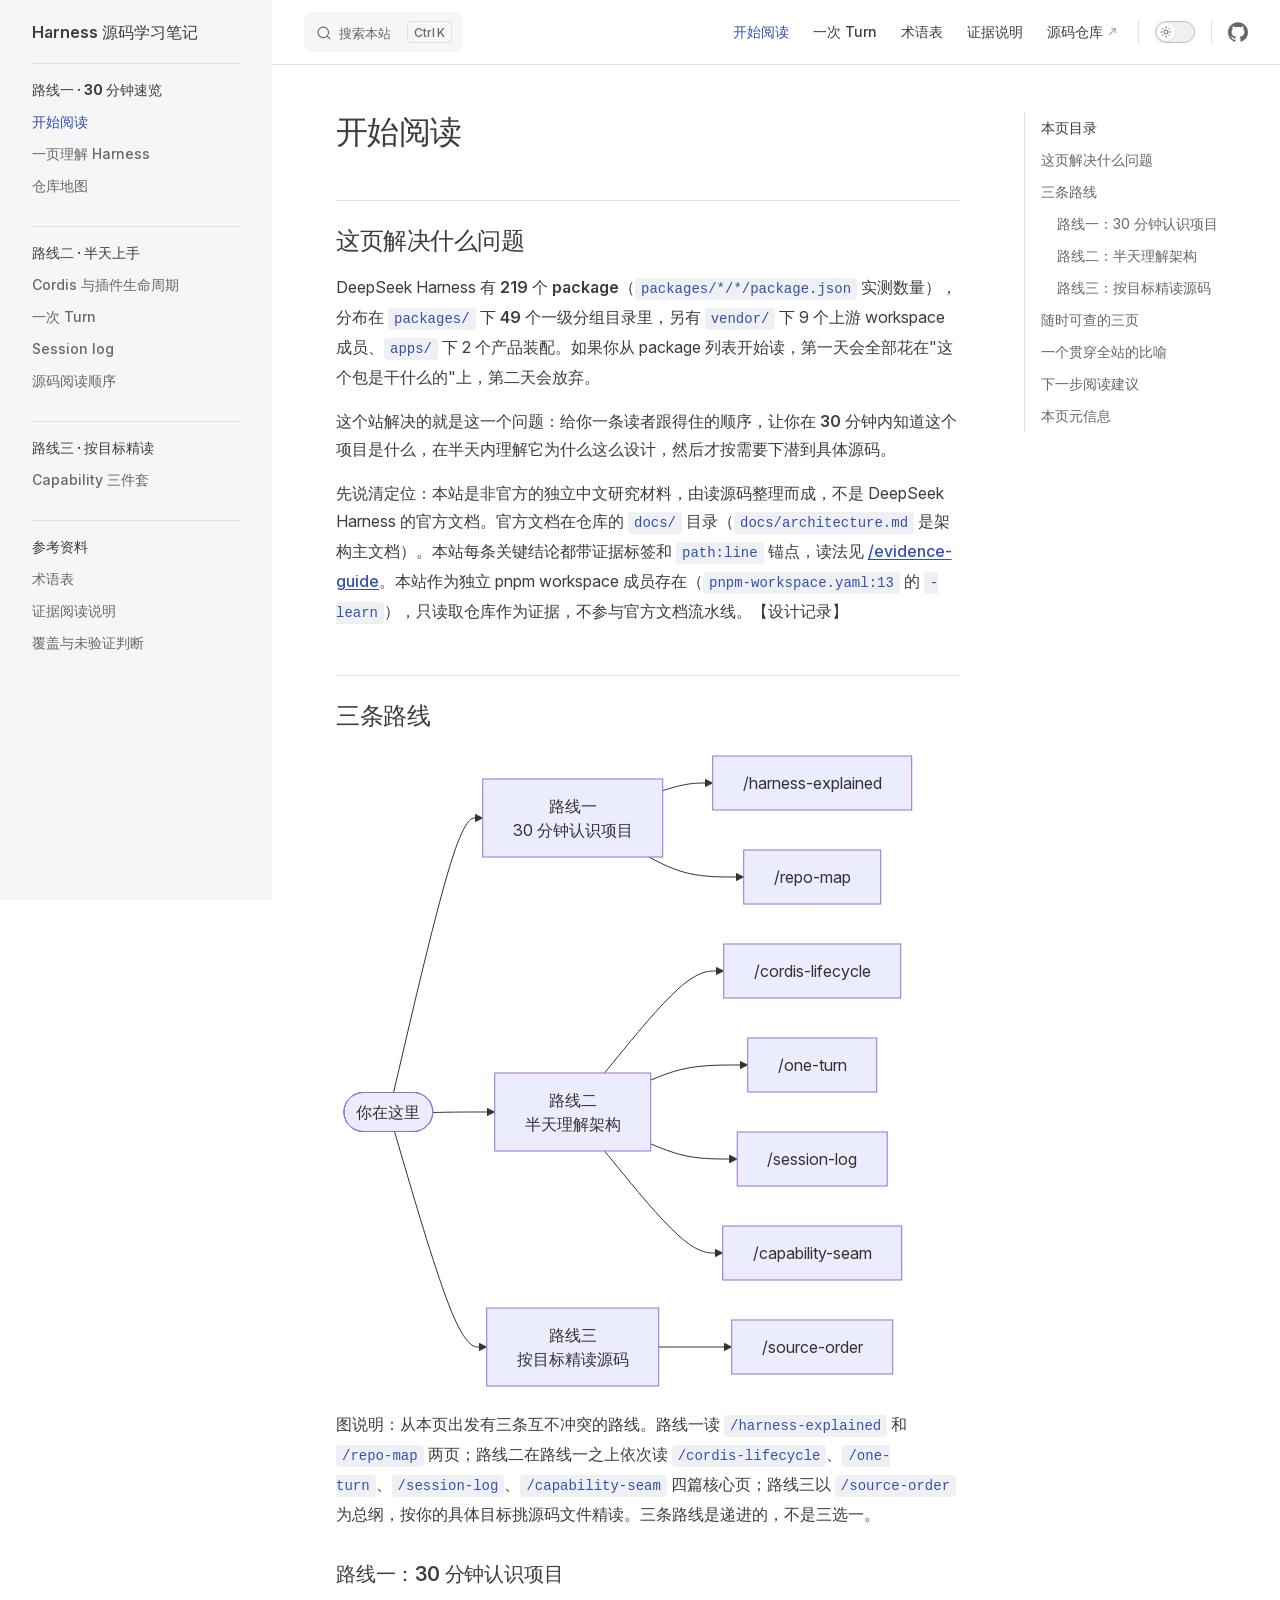
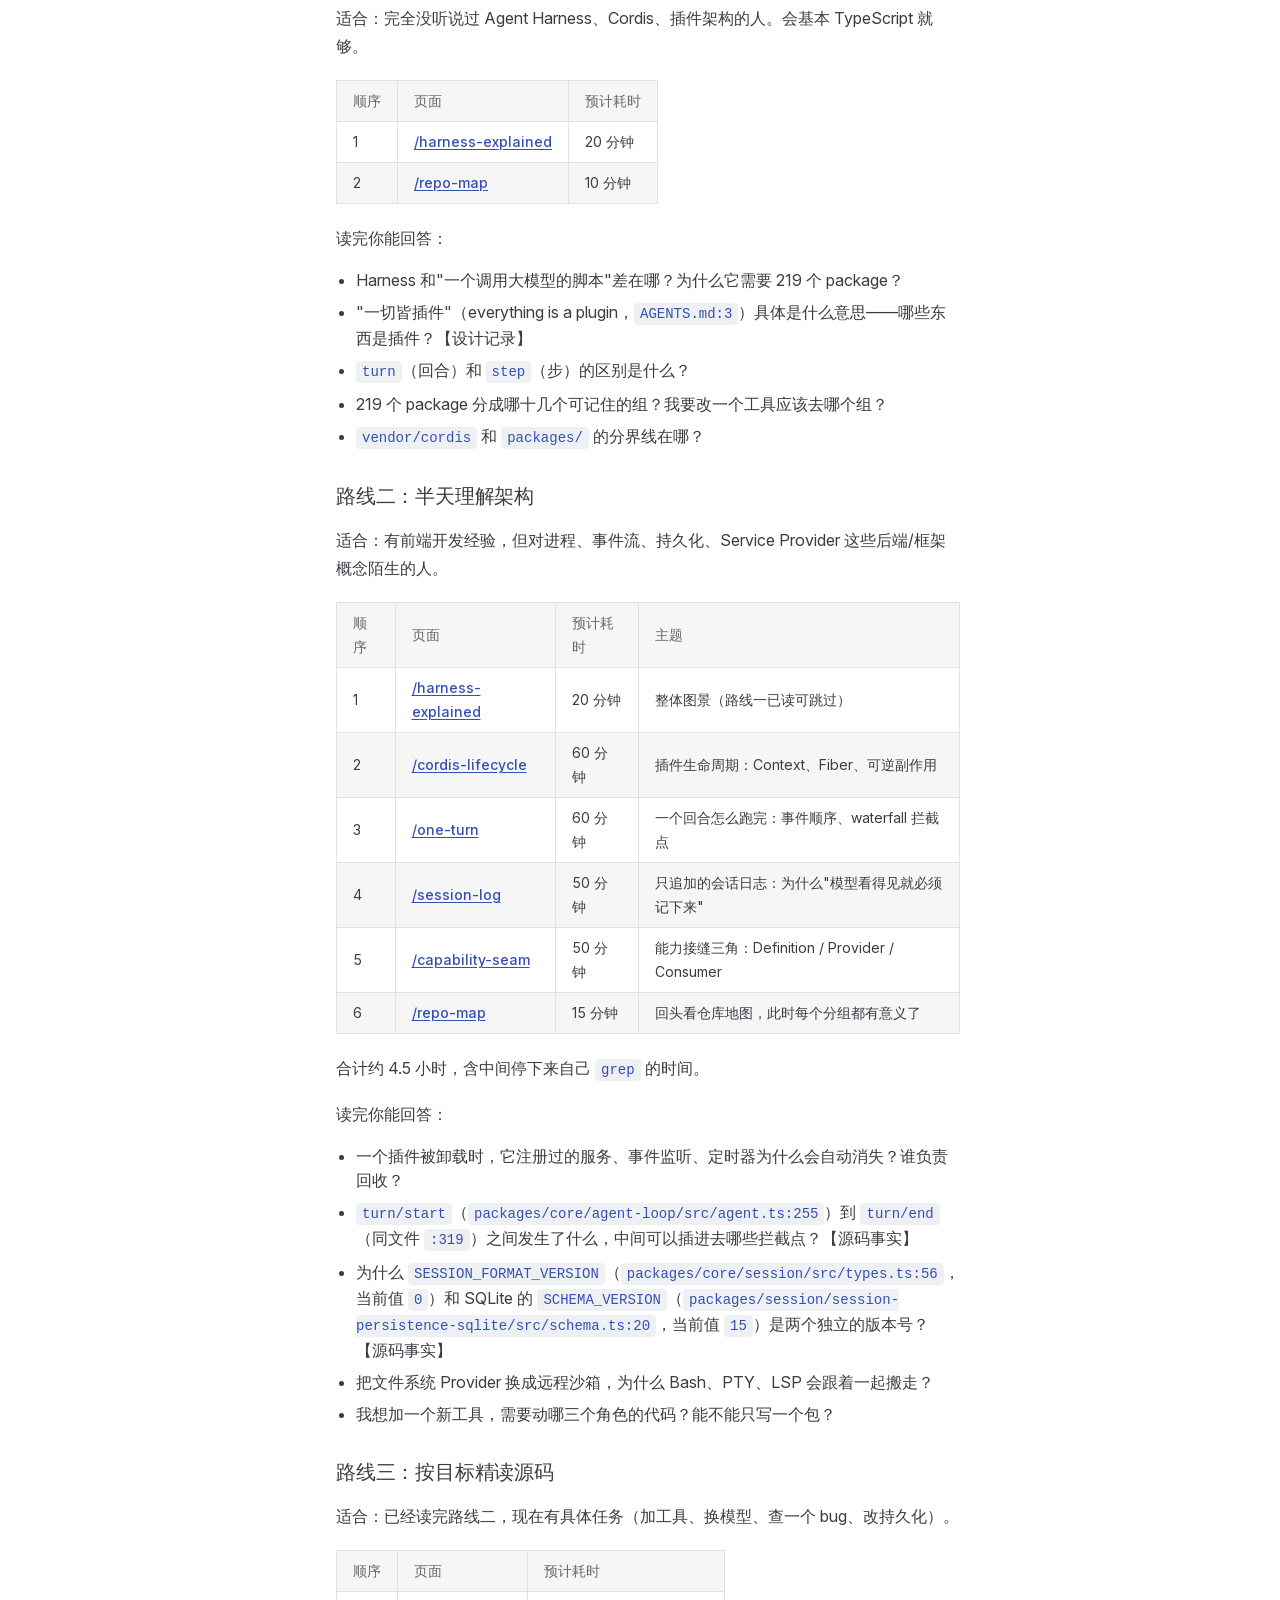
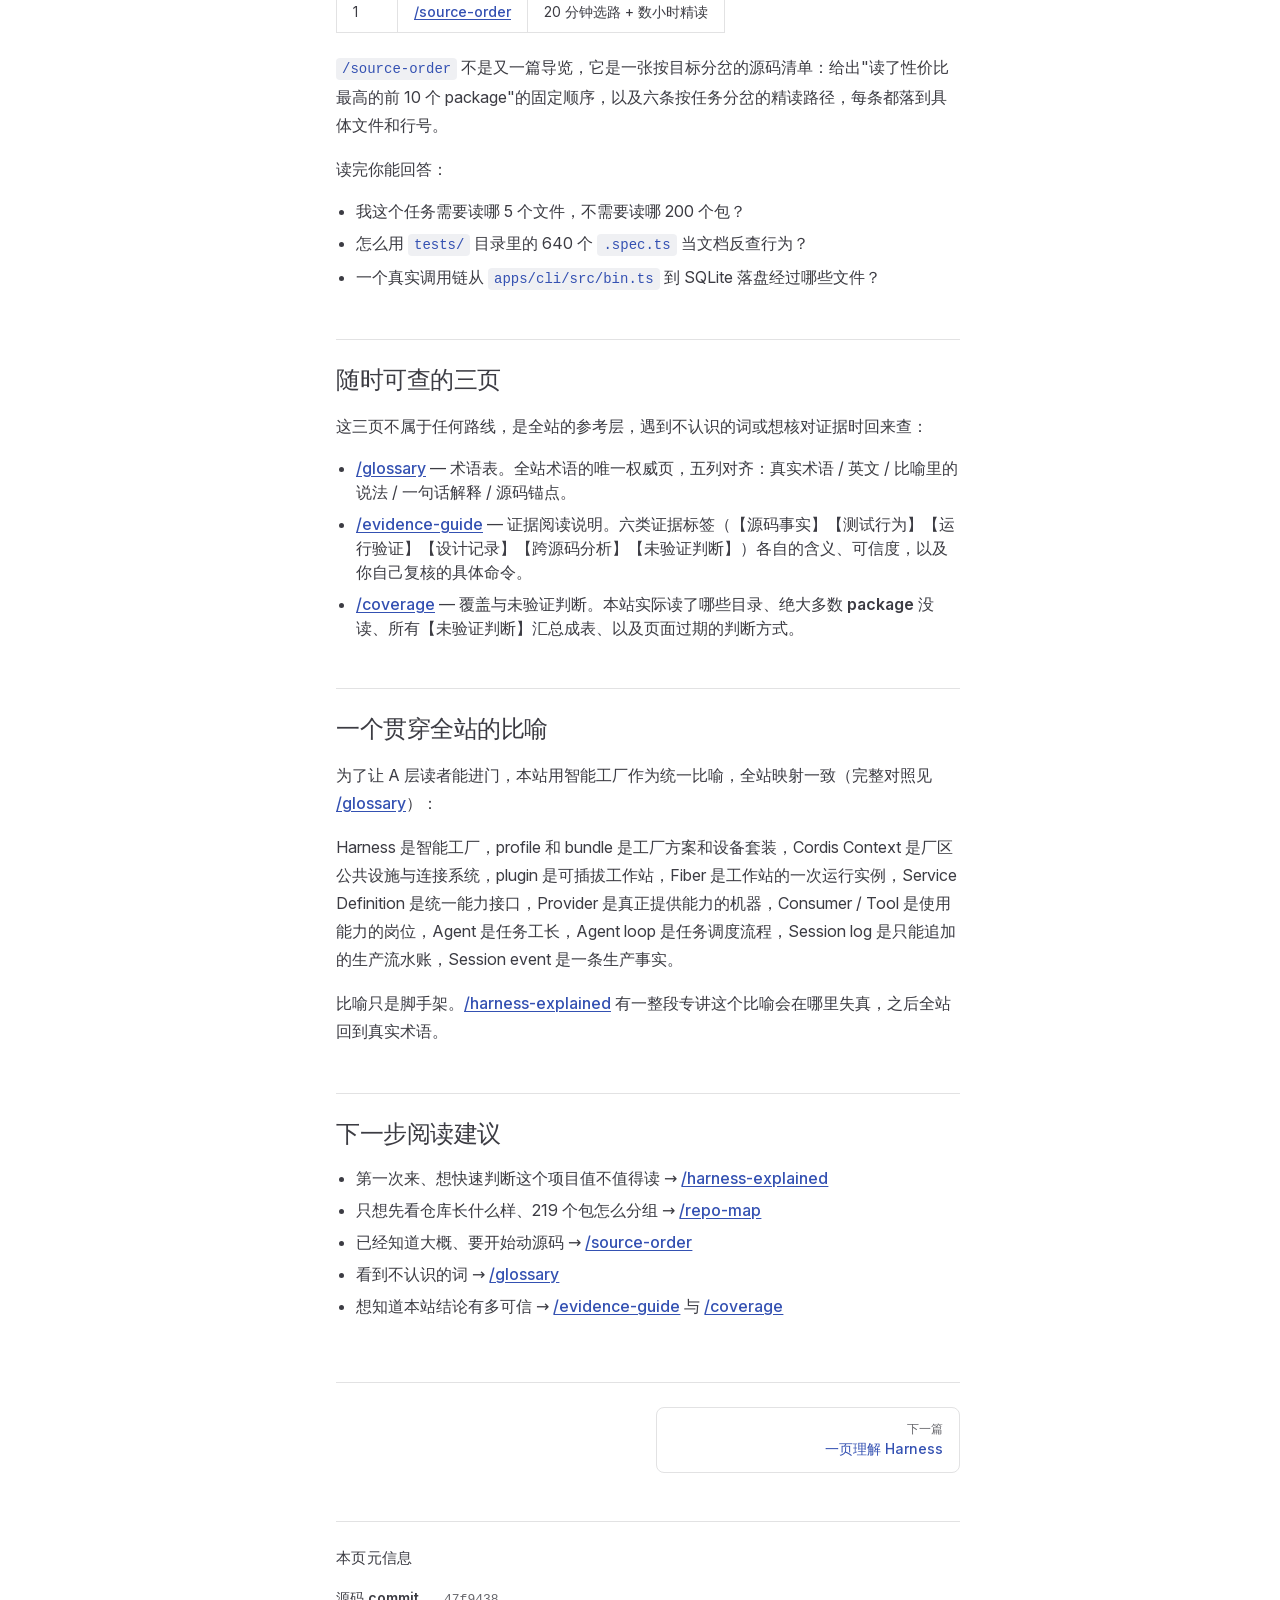
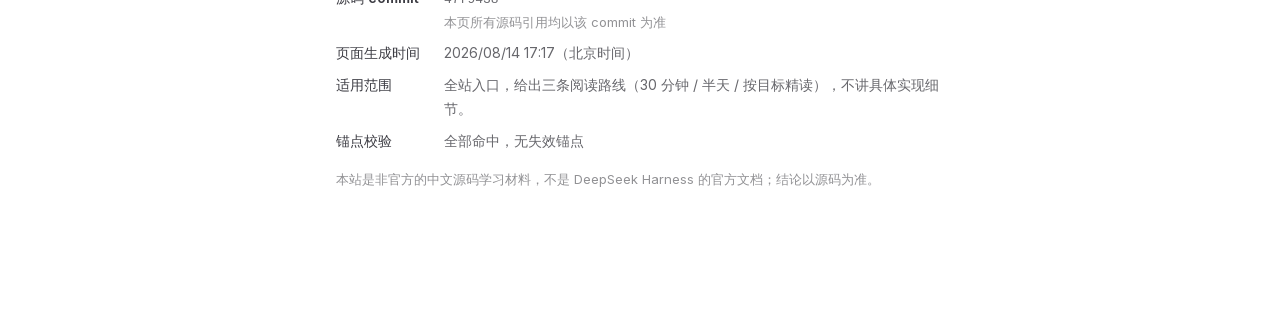
==== index.html @ 117a6bb1 "Deploy DeepSeek Harness 学习站" ====
<!DOCTYPE html>
<html lang="zh-CN" dir="ltr">
  <head>
    <meta charset="utf-8">
    <meta name="viewport" content="width=device-width,initial-scale=1">
    <title>开始阅读 | DeepSeek Harness 源码学习笔记</title>
    <meta name="description" content="非官方的 DeepSeek Harness 中文源码学习材料：面向首次读这套代码的开发者，每条结论都标注源码锚点，不替代官方文档。">
    <meta name="generator" content="VitePress v1.6.4">
    <link rel="preload stylesheet" href="/assets/style.CuwesW70.css" as="style">
    <link rel="preload stylesheet" href="/vp-icons.css" as="style">
    
    <script type="module" src="/assets/app.CXPkSiA-.js"></script>
    <link rel="preload" href="/assets/inter-roman-latin.Di8DUHzh.woff2" as="font" type="font/woff2" crossorigin="">
    <link rel="modulepreload" href="/assets/chunks/framework.DACwFHq9.js">
    <link rel="modulepreload" href="/assets/chunks/theme.oaBy0Sv3.js">
    <link rel="modulepreload" href="/assets/chunks/katex.C5jXJg4s.js">
    <link rel="modulepreload" href="/assets/chunks/dagre-VKFMJZFB.gnjoVgur.js">
    <link rel="modulepreload" href="/assets/chunks/swimlanes-5IMT3BWC.dT8LH2XX.js">
    <link rel="modulepreload" href="/assets/chunks/cose-bilkent-JH36ORCC.oVOyhJGc.js">
    <link rel="modulepreload" href="/assets/chunks/c4Diagram-LMCZKHZV.C3wAtIuI.js">
    <link rel="modulepreload" href="/assets/chunks/flowDiagram-23GEKE2U.Bho29tOn.js">
    <link rel="modulepreload" href="/assets/chunks/swimlanesDiagram-G3AALYLV.DHzGFFzD.js">
    <link rel="modulepreload" href="/assets/chunks/erDiagram-Q63AITRT.BVvVHyGx.js">
    <link rel="modulepreload" href="/assets/chunks/gitGraphDiagram-IHSO6WYX.CQlPpp3D.js">
    <link rel="modulepreload" href="/assets/chunks/ganttDiagram-NO4QXBWP.BX7FABQ3.js">
    <link rel="modulepreload" href="/assets/chunks/infoDiagram-FWYZ7A6U.BLrB89yb.js">
    <link rel="modulepreload" href="/assets/chunks/pieDiagram-ENE6RG2P.CDCH83tp.js">
    <link rel="modulepreload" href="/assets/chunks/quadrantDiagram-ABIIQ3AL.DsJbifTe.js">
    <link rel="modulepreload" href="/assets/chunks/xychartDiagram-FW5EYKEG.Dlh4UumX.js">
    <link rel="modulepreload" href="/assets/chunks/requirementDiagram-TGXJPOKE.BpFsw0cZ.js">
    <link rel="modulepreload" href="/assets/chunks/sequenceDiagram-DBY2YBRQ.BZE3alp8.js">
    <link rel="modulepreload" href="/assets/chunks/classDiagram-OUVF2IWQ.nIUPKcZM.js">
    <link rel="modulepreload" href="/assets/chunks/classDiagram-v2-EOCWNBFH.nIUPKcZM.js">
    <link rel="modulepreload" href="/assets/chunks/stateDiagram-2N3HPSRC.w5i3vPqz.js">
    <link rel="modulepreload" href="/assets/chunks/stateDiagram-v2-6OUMAXLB.CGejeDyJ.js">
    <link rel="modulepreload" href="/assets/chunks/journeyDiagram-5HDEW3XC.Cvi-Xt7r.js">
    <link rel="modulepreload" href="/assets/chunks/timeline-definition-FHXFAJF6.D7hSU-4J.js">
    <link rel="modulepreload" href="/assets/chunks/mindmap-definition-LN4V7U3C.EOVY4zw5.js">
    <link rel="modulepreload" href="/assets/chunks/kanban-definition-HUTT4EX6.CAUDqZd5.js">
    <link rel="modulepreload" href="/assets/chunks/sankeyDiagram-HTMAVEWB.BgcsaG_K.js">
    <link rel="modulepreload" href="/assets/chunks/diagram-NH7WQ7WH.CfEvOM7m.js">
    <link rel="modulepreload" href="/assets/chunks/diagram-WEI45ONY.Cpk7cYMS.js">
    <link rel="modulepreload" href="/assets/chunks/blockDiagram-677ZJIJ3.DfFPS_de.js">
    <link rel="modulepreload" href="/assets/chunks/diagram-OA4YK3LP.jgKGaadO.js">
    <link rel="modulepreload" href="/assets/chunks/architectureDiagram-ZJ3FMSHR.Bw4vOqZj.js">
    <link rel="modulepreload" href="/assets/chunks/diagram-FQU43EPY.A3ZjbGGj.js">
    <link rel="modulepreload" href="/assets/chunks/ishikawaDiagram-FXEZZL3T.CTnVB20K.js">
    <link rel="modulepreload" href="/assets/chunks/vennDiagram-L72KCM5P.8Ssd4Ao8.js">
    <link rel="modulepreload" href="/assets/chunks/diagram-G47NLZAW.Dmke-wdq.js">
    <link rel="modulepreload" href="/assets/chunks/wardleyDiagram-EHGQE667.C4jz-t_Q.js">
    <link rel="modulepreload" href="/assets/chunks/cynefinDiagram-TSTJHNR4.B_07tZE_.js">
    <link rel="modulepreload" href="/assets/chunks/railroadDiagram-RFXS5EU6.BeRz8X_D.js">
    <link rel="modulepreload" href="/assets/chunks/ebnfDiagram-CCIWWBDH.CrebRFSA.js">
    <link rel="modulepreload" href="/assets/chunks/abnfDiagram-VRR7QNED.Dw7T4yZT.js">
    <link rel="modulepreload" href="/assets/chunks/pegDiagram-2B236MQR.oA2a_t6_.js">
    <link rel="modulepreload" href="/assets/chunks/virtual_mermaid-config.CaZluCil.js">
    <link rel="modulepreload" href="/assets/index.md.BNTm7Ggj.lean.js">
    <meta name="robots" content="index, follow">
    <meta name="author" content="DeepSeek Harness 源码学习站（非官方研究材料）">
    <script id="check-dark-mode">(()=>{const e=localStorage.getItem("vitepress-theme-appearance")||"auto",a=window.matchMedia("(prefers-color-scheme: dark)").matches;(!e||e==="auto"?a:e==="dark")&&document.documentElement.classList.add("dark")})();</script>
    <script id="check-mac-os">document.documentElement.classList.toggle("mac",/Mac|iPhone|iPod|iPad/i.test(navigator.platform));</script>
  </head>
  <body>
    <div id="app"><div class="Layout" data-v-7bd9935b><!--[--><!--]--><!--[--><span tabindex="-1" data-v-bd99c3e7></span><a href="#VPContent" class="VPSkipLink visually-hidden" data-v-bd99c3e7>跳到正文</a><!--]--><!----><header class="VPNav" data-v-7bd9935b data-v-c89bf63e><div class="VPNavBar" data-v-c89bf63e data-v-f8838632><div class="wrapper" data-v-f8838632><div class="container" data-v-f8838632><div class="title" data-v-f8838632><div class="VPNavBarTitle has-sidebar" data-v-f8838632 data-v-7ea08848><a class="title" href="/" data-v-7ea08848><!--[--><!--]--><!----><span data-v-7ea08848>Harness 源码学习笔记</span><!--[--><!--]--></a></div></div><div class="content" data-v-f8838632><div class="content-body" data-v-f8838632><!--[--><!--]--><div class="VPNavBarSearch search" data-v-f8838632><!--[--><!----><div id="local-search"><button type="button" class="DocSearch DocSearch-Button" aria-label="搜索本站"><span class="DocSearch-Button-Container"><span class="vp-icon DocSearch-Search-Icon"></span><span class="DocSearch-Button-Placeholder">搜索本站</span></span><span class="DocSearch-Button-Keys"><kbd class="DocSearch-Button-Key"></kbd><kbd class="DocSearch-Button-Key">K</kbd></span></button></div><!--]--></div><nav aria-labelledby="main-nav-aria-label" class="VPNavBarMenu menu" data-v-f8838632 data-v-cf212d13><span id="main-nav-aria-label" class="visually-hidden" data-v-cf212d13> Main Navigation </span><!--[--><!--[--><a class="VPLink link VPNavBarMenuLink active" href="/" tabindex="0" data-v-cf212d13 data-v-720b2ae6><!--[--><span data-v-720b2ae6>开始阅读</span><!--]--></a><!--]--><!--[--><a class="VPLink link VPNavBarMenuLink" href="/one-turn" tabindex="0" data-v-cf212d13 data-v-720b2ae6><!--[--><span data-v-720b2ae6>一次 Turn</span><!--]--></a><!--]--><!--[--><a class="VPLink link VPNavBarMenuLink" href="/glossary" tabindex="0" data-v-cf212d13 data-v-720b2ae6><!--[--><span data-v-720b2ae6>术语表</span><!--]--></a><!--]--><!--[--><a class="VPLink link VPNavBarMenuLink" href="/evidence-guide" tabindex="0" data-v-cf212d13 data-v-720b2ae6><!--[--><span data-v-720b2ae6>证据说明</span><!--]--></a><!--]--><!--[--><a class="VPLink link vp-external-link-icon VPNavBarMenuLink" href="https://github.com/deepseek-ai/deepseek-harness" target="_blank" rel="noreferrer" tabindex="0" data-v-cf212d13 data-v-720b2ae6><!--[--><span data-v-720b2ae6>源码仓库</span><!--]--></a><!--]--><!--]--></nav><!----><div class="VPNavBarAppearance appearance" data-v-f8838632 data-v-3f56830a><button class="VPSwitch VPSwitchAppearance" type="button" role="switch" title aria-checked="false" data-v-3f56830a data-v-658a00d9 data-v-d6c75dac><span class="check" data-v-d6c75dac><span class="icon" data-v-d6c75dac><!--[--><span class="vpi-sun sun" data-v-658a00d9></span><span class="vpi-moon moon" data-v-658a00d9></span><!--]--></span></span></button></div><div class="VPSocialLinks VPNavBarSocialLinks social-links" data-v-f8838632 data-v-35adc6df data-v-448f1ee4><!--[--><a class="VPSocialLink no-icon" href="https://github.com/deepseek-ai/deepseek-harness" aria-label="github" target="_blank" rel="noopener" data-v-448f1ee4 data-v-ae7b51e1><span class="vpi-social-github"></span></a><!--]--></div><div class="VPFlyout VPNavBarExtra extra" data-v-f8838632 data-v-5045a5cb data-v-b620f9b2><button type="button" class="button" aria-haspopup="true" aria-expanded="false" aria-label="extra navigation" data-v-b620f9b2><span class="vpi-more-horizontal icon" data-v-b620f9b2></span></button><div class="menu" data-v-b620f9b2><div class="VPMenu" data-v-b620f9b2 data-v-74766148><!----><!--[--><!--[--><!----><div class="group" data-v-5045a5cb><div class="item appearance" data-v-5045a5cb><p class="label" data-v-5045a5cb>外观</p><div class="appearance-action" data-v-5045a5cb><button class="VPSwitch VPSwitchAppearance" type="button" role="switch" title aria-checked="false" data-v-5045a5cb data-v-658a00d9 data-v-d6c75dac><span class="check" data-v-d6c75dac><span class="icon" data-v-d6c75dac><!--[--><span class="vpi-sun sun" data-v-658a00d9></span><span class="vpi-moon moon" data-v-658a00d9></span><!--]--></span></span></button></div></div></div><div class="group" data-v-5045a5cb><div class="item social-links" data-v-5045a5cb><div class="VPSocialLinks social-links-list" data-v-5045a5cb data-v-448f1ee4><!--[--><a class="VPSocialLink no-icon" href="https://github.com/deepseek-ai/deepseek-harness" aria-label="github" target="_blank" rel="noopener" data-v-448f1ee4 data-v-ae7b51e1><span class="vpi-social-github"></span></a><!--]--></div></div></div><!--]--><!--]--></div></div></div><!--[--><!--]--><button type="button" class="VPNavBarHamburger hamburger" aria-label="mobile navigation" aria-expanded="false" aria-controls="VPNavScreen" data-v-f8838632 data-v-25f4d5de><span class="container" data-v-25f4d5de><span class="top" data-v-25f4d5de></span><span class="middle" data-v-25f4d5de></span><span class="bottom" data-v-25f4d5de></span></span></button></div></div></div></div><div class="divider" data-v-f8838632><div class="divider-line" data-v-f8838632></div></div></div><!----></header><div class="VPLocalNav has-sidebar empty" data-v-7bd9935b data-v-038c9edf><div class="container" data-v-038c9edf><button class="menu" aria-expanded="false" aria-controls="VPSidebarNav" data-v-038c9edf><span class="vpi-align-left menu-icon" data-v-038c9edf></span><span class="menu-text" data-v-038c9edf>目录</span></button><div class="VPLocalNavOutlineDropdown" style="--vp-vh:0px;" data-v-038c9edf data-v-c7ad545b><button data-v-c7ad545b>返回顶部</button><!----></div></div></div><aside class="VPSidebar" data-v-7bd9935b data-v-bf503adc><div class="curtain" data-v-bf503adc></div><nav class="nav" id="VPSidebarNav" aria-labelledby="sidebar-aria-label" tabindex="-1" data-v-bf503adc><span class="visually-hidden" id="sidebar-aria-label" data-v-bf503adc> Sidebar Navigation </span><!--[--><!--]--><!--[--><div class="no-transition group" data-v-ced21be6><section class="VPSidebarItem level-0 has-active" data-v-ced21be6 data-v-9975060e><div class="item" role="button" tabindex="0" data-v-9975060e><div class="indicator" data-v-9975060e></div><h2 class="text" data-v-9975060e>路线一 · 30 分钟速览</h2><!----></div><div class="items" data-v-9975060e><!--[--><div class="VPSidebarItem level-1 is-link" data-v-9975060e><div class="item" data-v-9975060e><div class="indicator" data-v-9975060e></div><a class="VPLink link link" href="/" data-v-9975060e><!--[--><p class="text" data-v-9975060e>开始阅读</p><!--]--></a><!----></div><!----></div><div class="VPSidebarItem level-1 is-link" data-v-9975060e><div class="item" data-v-9975060e><div class="indicator" data-v-9975060e></div><a class="VPLink link link" href="/harness-explained" data-v-9975060e><!--[--><p class="text" data-v-9975060e>一页理解 Harness</p><!--]--></a><!----></div><!----></div><div class="VPSidebarItem level-1 is-link" data-v-9975060e><div class="item" data-v-9975060e><div class="indicator" data-v-9975060e></div><a class="VPLink link link" href="/repo-map" data-v-9975060e><!--[--><p class="text" data-v-9975060e>仓库地图</p><!--]--></a><!----></div><!----></div><!--]--></div></section></div><div class="no-transition group" data-v-ced21be6><section class="VPSidebarItem level-0" data-v-ced21be6 data-v-9975060e><div class="item" role="button" tabindex="0" data-v-9975060e><div class="indicator" data-v-9975060e></div><h2 class="text" data-v-9975060e>路线二 · 半天上手</h2><!----></div><div class="items" data-v-9975060e><!--[--><div class="VPSidebarItem level-1 is-link" data-v-9975060e><div class="item" data-v-9975060e><div class="indicator" data-v-9975060e></div><a class="VPLink link link" href="/cordis-lifecycle" data-v-9975060e><!--[--><p class="text" data-v-9975060e>Cordis 与插件生命周期</p><!--]--></a><!----></div><!----></div><div class="VPSidebarItem level-1 is-link" data-v-9975060e><div class="item" data-v-9975060e><div class="indicator" data-v-9975060e></div><a class="VPLink link link" href="/one-turn" data-v-9975060e><!--[--><p class="text" data-v-9975060e>一次 Turn</p><!--]--></a><!----></div><!----></div><div class="VPSidebarItem level-1 is-link" data-v-9975060e><div class="item" data-v-9975060e><div class="indicator" data-v-9975060e></div><a class="VPLink link link" href="/session-log" data-v-9975060e><!--[--><p class="text" data-v-9975060e>Session log</p><!--]--></a><!----></div><!----></div><div class="VPSidebarItem level-1 is-link" data-v-9975060e><div class="item" data-v-9975060e><div class="indicator" data-v-9975060e></div><a class="VPLink link link" href="/source-order" data-v-9975060e><!--[--><p class="text" data-v-9975060e>源码阅读顺序</p><!--]--></a><!----></div><!----></div><!--]--></div></section></div><div class="no-transition group" data-v-ced21be6><section class="VPSidebarItem level-0" data-v-ced21be6 data-v-9975060e><div class="item" role="button" tabindex="0" data-v-9975060e><div class="indicator" data-v-9975060e></div><h2 class="text" data-v-9975060e>路线三 · 按目标精读</h2><!----></div><div class="items" data-v-9975060e><!--[--><div class="VPSidebarItem level-1 is-link" data-v-9975060e><div class="item" data-v-9975060e><div class="indicator" data-v-9975060e></div><a class="VPLink link link" href="/capability-seam" data-v-9975060e><!--[--><p class="text" data-v-9975060e>Capability 三件套</p><!--]--></a><!----></div><!----></div><!--]--></div></section></div><div class="no-transition group" data-v-ced21be6><section class="VPSidebarItem level-0" data-v-ced21be6 data-v-9975060e><div class="item" role="button" tabindex="0" data-v-9975060e><div class="indicator" data-v-9975060e></div><h2 class="text" data-v-9975060e>参考资料</h2><!----></div><div class="items" data-v-9975060e><!--[--><div class="VPSidebarItem level-1 is-link" data-v-9975060e><div class="item" data-v-9975060e><div class="indicator" data-v-9975060e></div><a class="VPLink link link" href="/glossary" data-v-9975060e><!--[--><p class="text" data-v-9975060e>术语表</p><!--]--></a><!----></div><!----></div><div class="VPSidebarItem level-1 is-link" data-v-9975060e><div class="item" data-v-9975060e><div class="indicator" data-v-9975060e></div><a class="VPLink link link" href="/evidence-guide" data-v-9975060e><!--[--><p class="text" data-v-9975060e>证据阅读说明</p><!--]--></a><!----></div><!----></div><div class="VPSidebarItem level-1 is-link" data-v-9975060e><div class="item" data-v-9975060e><div class="indicator" data-v-9975060e></div><a class="VPLink link link" href="/coverage" data-v-9975060e><!--[--><p class="text" data-v-9975060e>覆盖与未验证判断</p><!--]--></a><!----></div><!----></div><!--]--></div></section></div><!--]--><!--[--><!--]--></nav></aside><div class="VPContent has-sidebar" id="VPContent" data-v-7bd9935b data-v-41febd9f><div class="VPDoc has-sidebar has-aside" data-v-41febd9f data-v-3fc10913><!--[--><!--]--><div class="container" data-v-3fc10913><div class="aside" data-v-3fc10913><div class="aside-curtain" data-v-3fc10913></div><div class="aside-container" data-v-3fc10913><div class="aside-content" data-v-3fc10913><div class="VPDocAside" data-v-3fc10913 data-v-4197100e><!--[--><!--]--><!--[--><!--]--><nav aria-labelledby="doc-outline-aria-label" class="VPDocAsideOutline" data-v-4197100e data-v-a0a8f03f><div class="content" data-v-a0a8f03f><div class="outline-marker" data-v-a0a8f03f></div><div aria-level="2" class="outline-title" id="doc-outline-aria-label" role="heading" data-v-a0a8f03f>本页目录</div><ul class="VPDocOutlineItem root" data-v-a0a8f03f data-v-1c3d2858><!--[--><!--]--></ul></div></nav><!--[--><!--]--><div class="spacer" data-v-4197100e></div><!--[--><!--]--><!----><!--[--><!--]--><!--[--><!--]--></div></div></div></div><div class="content" data-v-3fc10913><div class="content-container" data-v-3fc10913><!--[--><!--]--><main class="main" data-v-3fc10913><div style="position:relative;" class="vp-doc _ external-link-icon-enabled" data-v-3fc10913><div><h1 id="开始阅读" tabindex="-1">开始阅读 <a class="header-anchor" href="#开始阅读" aria-label="Permalink to &quot;开始阅读&quot;">​</a></h1><h2 id="这页解决什么问题" tabindex="-1">这页解决什么问题 <a class="header-anchor" href="#这页解决什么问题" aria-label="Permalink to &quot;这页解决什么问题&quot;">​</a></h2><p>DeepSeek Harness 有 <strong>219 个 package</strong>（<code>packages/*/*/package.json</code> 实测数量），分布在 <code>packages/</code> 下 <strong>49 个一级分组目录</strong>里，另有 <code>vendor/</code> 下 9 个上游 workspace 成员、<code>apps/</code> 下 2 个产品装配。如果你从 package 列表开始读，第一天会全部花在&quot;这个包是干什么的&quot;上，第二天会放弃。</p><p>这个站解决的就是这一个问题：<strong>给你一条读者跟得住的顺序，让你在 30 分钟内知道这个项目是什么，在半天内理解它为什么这么设计，然后才按需要下潜到具体源码。</strong></p><p>先说清定位：<strong>本站是非官方的独立中文研究材料</strong>，由读源码整理而成，不是 DeepSeek Harness 的官方文档。官方文档在仓库的 <code>docs/</code> 目录（<code>docs/architecture.md</code> 是架构主文档）。本站每条关键结论都带证据标签和 <code>path:line</code> 锚点，读法见 <a href="/evidence-guide">/evidence-guide</a>。本站作为独立 pnpm workspace 成员存在（<code>pnpm-workspace.yaml:13</code> 的 <code>- learn</code>），只读取仓库作为证据，不参与官方文档流水线。【设计记录】</p><h2 id="三条路线" tabindex="-1">三条路线 <a class="header-anchor" href="#三条路线" aria-label="Permalink to &quot;三条路线&quot;">​</a></h2><div class="mermaid"></div><p>图说明：从本页出发有三条互不冲突的路线。路线一读 <code>/harness-explained</code> 和 <code>/repo-map</code> 两页；路线二在路线一之上依次读 <code>/cordis-lifecycle</code>、<code>/one-turn</code>、<code>/session-log</code>、<code>/capability-seam</code> 四篇核心页；路线三以 <code>/source-order</code> 为总纲，按你的具体目标挑源码文件精读。三条路线是递进的，不是三选一。</p><h3 id="路线一-30-分钟认识项目" tabindex="-1">路线一：30 分钟认识项目 <a class="header-anchor" href="#路线一-30-分钟认识项目" aria-label="Permalink to &quot;路线一：30 分钟认识项目&quot;">​</a></h3><p><strong>适合</strong>：完全没听说过 Agent Harness、Cordis、插件架构的人。会基本 TypeScript 就够。</p><table tabindex="0"><thead><tr><th>顺序</th><th>页面</th><th>预计耗时</th></tr></thead><tbody><tr><td>1</td><td><a href="/harness-explained">/harness-explained</a></td><td>20 分钟</td></tr><tr><td>2</td><td><a href="/repo-map">/repo-map</a></td><td>10 分钟</td></tr></tbody></table><p><strong>读完你能回答</strong>：</p><ul><li>Harness 和&quot;一个调用大模型的脚本&quot;差在哪？为什么它需要 219 个 package？</li><li>&quot;一切皆插件&quot;（everything is a plugin，<code>AGENTS.md:3</code>）具体是什么意思——哪些东西是插件？【设计记录】</li><li><code>turn</code>（回合）和 <code>step</code>（步）的区别是什么？</li><li>219 个 package 分成哪十几个可记住的组？我要改一个工具应该去哪个组？</li><li><code>vendor/cordis</code> 和 <code>packages/</code> 的分界线在哪？</li></ul><h3 id="路线二-半天理解架构" tabindex="-1">路线二：半天理解架构 <a class="header-anchor" href="#路线二-半天理解架构" aria-label="Permalink to &quot;路线二：半天理解架构&quot;">​</a></h3><p><strong>适合</strong>：有前端开发经验，但对进程、事件流、持久化、Service Provider 这些后端/框架概念陌生的人。</p><table tabindex="0"><thead><tr><th>顺序</th><th>页面</th><th>预计耗时</th><th>主题</th></tr></thead><tbody><tr><td>1</td><td><a href="/harness-explained">/harness-explained</a></td><td>20 分钟</td><td>整体图景（路线一已读可跳过）</td></tr><tr><td>2</td><td><a href="/cordis-lifecycle">/cordis-lifecycle</a></td><td>60 分钟</td><td>插件生命周期：Context、Fiber、可逆副作用</td></tr><tr><td>3</td><td><a href="/one-turn">/one-turn</a></td><td>60 分钟</td><td>一个回合怎么跑完：事件顺序、waterfall 拦截点</td></tr><tr><td>4</td><td><a href="/session-log">/session-log</a></td><td>50 分钟</td><td>只追加的会话日志：为什么&quot;模型看得见就必须记下来&quot;</td></tr><tr><td>5</td><td><a href="/capability-seam">/capability-seam</a></td><td>50 分钟</td><td>能力接缝三角：Definition / Provider / Consumer</td></tr><tr><td>6</td><td><a href="/repo-map">/repo-map</a></td><td>15 分钟</td><td>回头看仓库地图，此时每个分组都有意义了</td></tr></tbody></table><p>合计约 4.5 小时，含中间停下来自己 <code>grep</code> 的时间。</p><p><strong>读完你能回答</strong>：</p><ul><li>一个插件被卸载时，它注册过的服务、事件监听、定时器为什么会自动消失？谁负责回收？</li><li><code>turn/start</code>（<code>packages/core/agent-loop/src/agent.ts:255</code>）到 <code>turn/end</code>（同文件 <code>:319</code>）之间发生了什么，中间可以插进去哪些拦截点？【源码事实】</li><li>为什么 <code>SESSION_FORMAT_VERSION</code>（<code>packages/core/session/src/types.ts:56</code>，当前值 <code>0</code>）和 SQLite 的 <code>SCHEMA_VERSION</code>（<code>packages/session/session-persistence-sqlite/src/schema.ts:20</code>，当前值 <code>15</code>）是两个独立的版本号？【源码事实】</li><li>把文件系统 Provider 换成远程沙箱，为什么 Bash、PTY、LSP 会跟着一起搬走？</li><li>我想加一个新工具，需要动哪三个角色的代码？能不能只写一个包？</li></ul><h3 id="路线三-按目标精读源码" tabindex="-1">路线三：按目标精读源码 <a class="header-anchor" href="#路线三-按目标精读源码" aria-label="Permalink to &quot;路线三：按目标精读源码&quot;">​</a></h3><p><strong>适合</strong>：已经读完路线二，现在有具体任务（加工具、换模型、查一个 bug、改持久化）。</p><table tabindex="0"><thead><tr><th>顺序</th><th>页面</th><th>预计耗时</th></tr></thead><tbody><tr><td>1</td><td><a href="/source-order">/source-order</a></td><td>20 分钟选路 + 数小时精读</td></tr></tbody></table><p><code>/source-order</code> 不是又一篇导览，它是一张<strong>按目标分岔的源码清单</strong>：给出&quot;读了性价比最高的前 10 个 package&quot;的固定顺序，以及六条按任务分岔的精读路径，每条都落到具体文件和行号。</p><p><strong>读完你能回答</strong>：</p><ul><li>我这个任务需要读哪 5 个文件，不需要读哪 200 个包？</li><li>怎么用 <code>tests/</code> 目录里的 640 个 <code>.spec.ts</code> 当文档反查行为？</li><li>一个真实调用链从 <code>apps/cli/src/bin.ts</code> 到 SQLite 落盘经过哪些文件？</li></ul><h2 id="随时可查的三页" tabindex="-1">随时可查的三页 <a class="header-anchor" href="#随时可查的三页" aria-label="Permalink to &quot;随时可查的三页&quot;">​</a></h2><p>这三页不属于任何路线，是全站的参考层，遇到不认识的词或想核对证据时回来查：</p><ul><li><a href="/glossary">/glossary</a> — 术语表。<strong>全站术语的唯一权威页</strong>，五列对齐：真实术语 / 英文 / 比喻里的说法 / 一句话解释 / 源码锚点。</li><li><a href="/evidence-guide">/evidence-guide</a> — 证据阅读说明。六类证据标签（【源码事实】【测试行为】【运行验证】【设计记录】【跨源码分析】【未验证判断】）各自的含义、可信度，以及你自己复核的具体命令。</li><li><a href="/coverage">/coverage</a> — 覆盖与未验证判断。本站实际读了哪些目录、<strong>绝大多数 package 没读</strong>、所有【未验证判断】汇总成表、以及页面过期的判断方式。</li></ul><h2 id="一个贯穿全站的比喻" tabindex="-1">一个贯穿全站的比喻 <a class="header-anchor" href="#一个贯穿全站的比喻" aria-label="Permalink to &quot;一个贯穿全站的比喻&quot;">​</a></h2><p>为了让 A 层读者能进门，本站用<strong>智能工厂</strong>作为统一比喻，全站映射一致（完整对照见 <a href="/glossary">/glossary</a>）：</p><p>Harness 是<strong>智能工厂</strong>，profile 和 bundle 是<strong>工厂方案和设备套装</strong>，Cordis Context 是<strong>厂区公共设施与连接系统</strong>，plugin 是<strong>可插拔工作站</strong>，Fiber 是<strong>工作站的一次运行实例</strong>，Service Definition 是<strong>统一能力接口</strong>，Provider 是<strong>真正提供能力的机器</strong>，Consumer / Tool 是<strong>使用能力的岗位</strong>，Agent 是<strong>任务工长</strong>，Agent loop 是<strong>任务调度流程</strong>，Session log 是<strong>只能追加的生产流水账</strong>，Session event 是<strong>一条生产事实</strong>。</p><p>比喻只是脚手架。<a href="/harness-explained">/harness-explained</a> 有一整段专讲<strong>这个比喻会在哪里失真</strong>，之后全站回到真实术语。</p><h2 id="下一步阅读建议" tabindex="-1">下一步阅读建议 <a class="header-anchor" href="#下一步阅读建议" aria-label="Permalink to &quot;下一步阅读建议&quot;">​</a></h2><ul><li>第一次来、想快速判断这个项目值不值得读 → <a href="/harness-explained">/harness-explained</a></li><li>只想先看仓库长什么样、219 个包怎么分组 → <a href="/repo-map">/repo-map</a></li><li>已经知道大概、要开始动源码 → <a href="/source-order">/source-order</a></li><li>看到不认识的词 → <a href="/glossary">/glossary</a></li><li>想知道本站结论有多可信 → <a href="/evidence-guide">/evidence-guide</a> 与 <a href="/coverage">/coverage</a></li></ul></div></div></main><footer class="VPDocFooter" data-v-3fc10913 data-v-14d4cac4><!--[--><!--]--><!----><nav class="prev-next" aria-labelledby="doc-footer-aria-label" data-v-14d4cac4><span class="visually-hidden" id="doc-footer-aria-label" data-v-14d4cac4>Pager</span><div class="pager" data-v-14d4cac4><!----></div><div class="pager" data-v-14d4cac4><a class="VPLink link pager-link next" href="/harness-explained" data-v-14d4cac4><!--[--><span class="desc" data-v-14d4cac4>下一篇</span><span class="title" data-v-14d4cac4>一页理解 Harness</span><!--]--></a></div></nav></footer><!--[--><!--[--><!--[--><footer class="learn-page-meta" aria-labelledby="learn-page-meta-heading" data-v-b21e1c38><h2 id="learn-page-meta-heading" class="learn-page-meta__heading" data-v-b21e1c38>本页元信息</h2><!----><dl class="learn-page-meta__grid" data-v-b21e1c38><dt data-v-b21e1c38>源码 commit</dt><dd data-v-b21e1c38><a href="https://github.com/deepseek-ai/deepseek-harness/tree/47f943859bef60e4160492346772ded9b24f765a" rel="noreferrer" data-v-b21e1c38><code data-v-b21e1c38>47f9438</code></a><span class="learn-page-meta__hint" data-v-b21e1c38>本页所有源码引用均以该 commit 为准</span></dd><dt data-v-b21e1c38>页面生成时间</dt><dd data-v-b21e1c38><time datetime="2026-08-14T09:17:47.708Z" data-v-b21e1c38>2026/08/14 17:17（北京时间）</time></dd><dt data-v-b21e1c38>适用范围</dt><dd data-v-b21e1c38>全站入口，给出三条阅读路线（30 分钟 / 半天 / 按目标精读），不讲具体实现细节。</dd><dt data-v-b21e1c38>锚点校验</dt><dd data-v-b21e1c38><!--[-->全部命中，无失效锚点<!--]--><!----></dd></dl><p class="learn-page-meta__note" data-v-b21e1c38> 本站是非官方的中文源码学习材料，不是 DeepSeek Harness 的官方文档；结论以源码为准。 </p></footer><!--]--><!--]--><!--]--></div></div></div><!--[--><!--]--></div></div><!----><!--[--><!--]--></div></div>
    <script>window.__VP_HASH_MAP__=JSON.parse("{\"capability-seam.md\":\"D2CnLJkG\",\"cordis-lifecycle.md\":\"Da203GSb\",\"coverage.md\":\"UnF7Ol4f\",\"evidence-guide.md\":\"fjD-BYtq\",\"glossary.md\":\"qg3BY1uj\",\"harness-explained.md\":\"CYJURzny\",\"index.md\":\"BNTm7Ggj\",\"one-turn.md\":\"DtePgMoj\",\"repo-map.md\":\"DlxlwxiI\",\"session-log.md\":\"BScx0FVu\",\"source-order.md\":\"CvqMROaX\"}");window.__VP_SITE_DATA__=JSON.parse("{\"lang\":\"zh-CN\",\"dir\":\"ltr\",\"title\":\"DeepSeek Harness 源码学习笔记\",\"description\":\"非官方的 DeepSeek Harness 中文源码学习材料：面向首次读这套代码的开发者，每条结论都标注源码锚点，不替代官方文档。\",\"base\":\"/\",\"head\":[],\"router\":{\"prefetchLinks\":true},\"appearance\":true,\"themeConfig\":{\"siteTitle\":\"Harness 源码学习笔记\",\"nav\":[{\"text\":\"开始阅读\",\"link\":\"/\"},{\"text\":\"一次 Turn\",\"link\":\"/one-turn\"},{\"text\":\"术语表\",\"link\":\"/glossary\"},{\"text\":\"证据说明\",\"link\":\"/evidence-guide\"},{\"text\":\"源码仓库\",\"link\":\"https://github.com/deepseek-ai/deepseek-harness\"}],\"sidebar\":[{\"text\":\"路线一 · 30 分钟速览\",\"items\":[{\"text\":\"开始阅读\",\"link\":\"/\"},{\"text\":\"一页理解 Harness\",\"link\":\"/harness-explained\"},{\"text\":\"仓库地图\",\"link\":\"/repo-map\"}]},{\"text\":\"路线二 · 半天上手\",\"items\":[{\"text\":\"Cordis 与插件生命周期\",\"link\":\"/cordis-lifecycle\"},{\"text\":\"一次 Turn\",\"link\":\"/one-turn\"},{\"text\":\"Session log\",\"link\":\"/session-log\"},{\"text\":\"源码阅读顺序\",\"link\":\"/source-order\"}]},{\"text\":\"路线三 · 按目标精读\",\"items\":[{\"text\":\"Capability 三件套\",\"link\":\"/capability-seam\"}]},{\"text\":\"参考资料\",\"items\":[{\"text\":\"术语表\",\"link\":\"/glossary\"},{\"text\":\"证据阅读说明\",\"link\":\"/evidence-guide\"},{\"text\":\"覆盖与未验证判断\",\"link\":\"/coverage\"}]}],\"outline\":{\"label\":\"本页目录\",\"level\":[2,3]},\"docFooter\":{\"prev\":\"上一篇\",\"next\":\"下一篇\"},\"darkModeSwitchLabel\":\"外观\",\"lightModeSwitchTitle\":\"切换到浅色主题\",\"darkModeSwitchTitle\":\"切换到深色主题\",\"sidebarMenuLabel\":\"目录\",\"returnToTopLabel\":\"返回顶部\",\"skipToContentLabel\":\"跳到正文\",\"externalLinkIcon\":true,\"socialLinks\":[{\"icon\":\"github\",\"link\":\"https://github.com/deepseek-ai/deepseek-harness\"}],\"search\":{\"provider\":\"local\",\"options\":{\"locales\":{\"root\":{\"translations\":{\"button\":{\"buttonText\":\"搜索本站\",\"buttonAriaLabel\":\"搜索本站\"},\"modal\":{\"displayDetails\":\"显示详细列表\",\"resetButtonTitle\":\"清除搜索条件\",\"backButtonTitle\":\"关闭搜索\",\"noResultsText\":\"未找到相关结果\",\"footer\":{\"selectText\":\"选择\",\"selectKeyAriaLabel\":\"回车键\",\"navigateText\":\"切换\",\"navigateUpKeyAriaLabel\":\"上方向键\",\"navigateDownKeyAriaLabel\":\"下方向键\",\"closeText\":\"关闭\",\"closeKeyAriaLabel\":\"Esc 键\"}}}}}}},\"learnMeta\":{\"commit\":\"47f943859bef60e4160492346772ded9b24f765a\",\"commitShort\":\"47f9438\",\"commitUrl\":\"https://github.com/deepseek-ai/deepseek-harness/tree/47f943859bef60e4160492346772ded9b24f765a\",\"blobUrl\":\"https://github.com/deepseek-ai/deepseek-harness/blob/47f943859bef60e4160492346772ded9b24f765a/\",\"generatedAt\":\"2026-08-14T09:17:47.708Z\",\"anchors\":{\"checkedAt\":\"2026-08-14T09:17:44.997Z\",\"commit\":\"47f943859bef60e4160492346772ded9b24f765a\",\"total\":514,\"staleCount\":0,\"driftedCount\":0,\"invalidCount\":0,\"skippedCount\":9,\"pages\":{\"/capability-seam\":{\"file\":\"capability-seam.md\",\"title\":\"Capability 三件套\",\"declared\":62,\"ok\":61,\"skipped\":1,\"stale\":[],\"drifted\":[],\"invalid\":[]},\"/cordis-lifecycle\":{\"file\":\"cordis-lifecycle.md\",\"title\":\"Cordis 与插件生命周期\",\"declared\":61,\"ok\":58,\"skipped\":3,\"stale\":[],\"drifted\":[],\"invalid\":[]},\"/coverage\":{\"file\":\"coverage.md\",\"title\":\"覆盖与未验证判断\",\"declared\":19,\"ok\":18,\"skipped\":1,\"stale\":[],\"drifted\":[],\"invalid\":[]},\"/evidence-guide\":{\"file\":\"evidence-guide.md\",\"title\":\"证据阅读说明\",\"declared\":14,\"ok\":14,\"skipped\":0,\"stale\":[],\"drifted\":[],\"invalid\":[]},\"/glossary\":{\"file\":\"glossary.md\",\"title\":\"术语表\",\"declared\":77,\"ok\":77,\"skipped\":0,\"stale\":[],\"drifted\":[],\"invalid\":[]},\"/harness-explained\":{\"file\":\"harness-explained.md\",\"title\":\"一页理解 Harness\",\"declared\":54,\"ok\":54,\"skipped\":0,\"stale\":[],\"drifted\":[],\"invalid\":[]},\"/\":{\"file\":\"index.md\",\"title\":\"开始阅读\",\"declared\":6,\"ok\":6,\"skipped\":0,\"stale\":[],\"drifted\":[],\"invalid\":[]},\"/one-turn\":{\"file\":\"one-turn.md\",\"title\":\"一次 Turn\",\"declared\":72,\"ok\":71,\"skipped\":1,\"stale\":[],\"drifted\":[],\"invalid\":[]},\"/repo-map\":{\"file\":\"repo-map.md\",\"title\":\"仓库地图\",\"declared\":41,\"ok\":39,\"skipped\":2,\"stale\":[],\"drifted\":[],\"invalid\":[]},\"/session-log\":{\"file\":\"session-log.md\",\"title\":\"Session log\",\"declared\":67,\"ok\":66,\"skipped\":1,\"stale\":[],\"drifted\":[],\"invalid\":[]},\"/source-order\":{\"file\":\"source-order.md\",\"title\":\"源码阅读顺序\",\"declared\":41,\"ok\":41,\"skipped\":0,\"stale\":[],\"drifted\":[],\"invalid\":[]}}}}},\"locales\":{},\"scrollOffset\":134,\"cleanUrls\":true}");</script>
    
  </body>
</html>
---- assets/style.CuwesW70.css ----
@font-face{font-family:Inter;font-style:normal;font-weight:100 900;font-display:swap;src:url(/assets/inter-roman-cyrillic-ext.BBPuwvHQ.woff2) format("woff2");unicode-range:U+0460-052F,U+1C80-1C88,U+20B4,U+2DE0-2DFF,U+A640-A69F,U+FE2E-FE2F}@font-face{font-family:Inter;font-style:normal;font-weight:100 900;font-display:swap;src:url(/assets/inter-roman-cyrillic.C5lxZ8CY.woff2) format("woff2");unicode-range:U+0301,U+0400-045F,U+0490-0491,U+04B0-04B1,U+2116}@font-face{font-family:Inter;font-style:normal;font-weight:100 900;font-display:swap;src:url(/assets/inter-roman-greek-ext.CqjqNYQ-.woff2) format("woff2");unicode-range:U+1F00-1FFF}@font-face{font-family:Inter;font-style:normal;font-weight:100 900;font-display:swap;src:url(/assets/inter-roman-greek.BBVDIX6e.woff2) format("woff2");unicode-range:U+0370-0377,U+037A-037F,U+0384-038A,U+038C,U+038E-03A1,U+03A3-03FF}@font-face{font-family:Inter;font-style:normal;font-weight:100 900;font-display:swap;src:url(/assets/inter-roman-vietnamese.BjW4sHH5.woff2) format("woff2");unicode-range:U+0102-0103,U+0110-0111,U+0128-0129,U+0168-0169,U+01A0-01A1,U+01AF-01B0,U+0300-0301,U+0303-0304,U+0308-0309,U+0323,U+0329,U+1EA0-1EF9,U+20AB}@font-face{font-family:Inter;font-style:normal;font-weight:100 900;font-display:swap;src:url(/assets/inter-roman-latin-ext.4ZJIpNVo.woff2) format("woff2");unicode-range:U+0100-02AF,U+0304,U+0308,U+0329,U+1E00-1E9F,U+1EF2-1EFF,U+2020,U+20A0-20AB,U+20AD-20C0,U+2113,U+2C60-2C7F,U+A720-A7FF}@font-face{font-family:Inter;font-style:normal;font-weight:100 900;font-display:swap;src:url(/assets/inter-roman-latin.Di8DUHzh.woff2) format("woff2");unicode-range:U+0000-00FF,U+0131,U+0152-0153,U+02BB-02BC,U+02C6,U+02DA,U+02DC,U+0304,U+0308,U+0329,U+2000-206F,U+2074,U+20AC,U+2122,U+2191,U+2193,U+2212,U+2215,U+FEFF,U+FFFD}@font-face{font-family:Inter;font-style:italic;font-weight:100 900;font-display:swap;src:url(/assets/inter-italic-cyrillic-ext.r48I6akx.woff2) format("woff2");unicode-range:U+0460-052F,U+1C80-1C88,U+20B4,U+2DE0-2DFF,U+A640-A69F,U+FE2E-FE2F}@font-face{font-family:Inter;font-style:italic;font-weight:100 900;font-display:swap;src:url(/assets/inter-italic-cyrillic.By2_1cv3.woff2) format("woff2");unicode-range:U+0301,U+0400-045F,U+0490-0491,U+04B0-04B1,U+2116}@font-face{font-family:Inter;font-style:italic;font-weight:100 900;font-display:swap;src:url(/assets/inter-italic-greek-ext.1u6EdAuj.woff2) format("woff2");unicode-range:U+1F00-1FFF}@font-face{font-family:Inter;font-style:italic;font-weight:100 900;font-display:swap;src:url(/assets/inter-italic-greek.DJ8dCoTZ.woff2) format("woff2");unicode-range:U+0370-0377,U+037A-037F,U+0384-038A,U+038C,U+038E-03A1,U+03A3-03FF}@font-face{font-family:Inter;font-style:italic;font-weight:100 900;font-display:swap;src:url(/assets/inter-italic-vietnamese.BSbpV94h.woff2) format("woff2");unicode-range:U+0102-0103,U+0110-0111,U+0128-0129,U+0168-0169,U+01A0-01A1,U+01AF-01B0,U+0300-0301,U+0303-0304,U+0308-0309,U+0323,U+0329,U+1EA0-1EF9,U+20AB}@font-face{font-family:Inter;font-style:italic;font-weight:100 900;font-display:swap;src:url(/assets/inter-italic-latin-ext.CN1xVJS-.woff2) format("woff2");unicode-range:U+0100-02AF,U+0304,U+0308,U+0329,U+1E00-1E9F,U+1EF2-1EFF,U+2020,U+20A0-20AB,U+20AD-20C0,U+2113,U+2C60-2C7F,U+A720-A7FF}@font-face{font-family:Inter;font-style:italic;font-weight:100 900;font-display:swap;src:url(/assets/inter-italic-latin.C2AdPX0b.woff2) format("woff2");unicode-range:U+0000-00FF,U+0131,U+0152-0153,U+02BB-02BC,U+02C6,U+02DA,U+02DC,U+0304,U+0308,U+0329,U+2000-206F,U+2074,U+20AC,U+2122,U+2191,U+2193,U+2212,U+2215,U+FEFF,U+FFFD}@font-face{font-family:Punctuation SC;font-weight:400;src:local("PingFang SC Regular"),local("Noto Sans CJK SC"),local("Microsoft YaHei");unicode-range:U+201C,U+201D,U+2018,U+2019,U+2E3A,U+2014,U+2013,U+2026,U+00B7,U+007E,U+002F}@font-face{font-family:Punctuation SC;font-weight:500;src:local("PingFang SC Medium"),local("Noto Sans CJK SC"),local("Microsoft YaHei");unicode-range:U+201C,U+201D,U+2018,U+2019,U+2E3A,U+2014,U+2013,U+2026,U+00B7,U+007E,U+002F}@font-face{font-family:Punctuation SC;font-weight:600;src:local("PingFang SC Semibold"),local("Noto Sans CJK SC Bold"),local("Microsoft YaHei Bold");unicode-range:U+201C,U+201D,U+2018,U+2019,U+2E3A,U+2014,U+2013,U+2026,U+00B7,U+007E,U+002F}@font-face{font-family:Punctuation SC;font-weight:700;src:local("PingFang SC Semibold"),local("Noto Sans CJK SC Bold"),local("Microsoft YaHei Bold");unicode-range:U+201C,U+201D,U+2018,U+2019,U+2E3A,U+2014,U+2013,U+2026,U+00B7,U+007E,U+002F}:root{--vp-c-white: #ffffff;--vp-c-black: #000000;--vp-c-neutral: var(--vp-c-black);--vp-c-neutral-inverse: var(--vp-c-white)}.dark{--vp-c-neutral: var(--vp-c-white);--vp-c-neutral-inverse: var(--vp-c-black)}:root{--vp-c-gray-1: #dddde3;--vp-c-gray-2: #e4e4e9;--vp-c-gray-3: #ebebef;--vp-c-gray-soft: rgba(142, 150, 170, .14);--vp-c-indigo-1: #3451b2;--vp-c-indigo-2: #3a5ccc;--vp-c-indigo-3: #5672cd;--vp-c-indigo-soft: rgba(100, 108, 255, .14);--vp-c-purple-1: #6f42c1;--vp-c-purple-2: #7e4cc9;--vp-c-purple-3: #8e5cd9;--vp-c-purple-soft: rgba(159, 122, 234, .14);--vp-c-green-1: #18794e;--vp-c-green-2: #299764;--vp-c-green-3: #30a46c;--vp-c-green-soft: rgba(16, 185, 129, .14);--vp-c-yellow-1: #915930;--vp-c-yellow-2: #946300;--vp-c-yellow-3: #9f6a00;--vp-c-yellow-soft: rgba(234, 179, 8, .14);--vp-c-red-1: #b8272c;--vp-c-red-2: #d5393e;--vp-c-red-3: #e0575b;--vp-c-red-soft: rgba(244, 63, 94, .14);--vp-c-sponsor: #db2777}.dark{--vp-c-gray-1: #515c67;--vp-c-gray-2: #414853;--vp-c-gray-3: #32363f;--vp-c-gray-soft: rgba(101, 117, 133, .16);--vp-c-indigo-1: #a8b1ff;--vp-c-indigo-2: #5c73e7;--vp-c-indigo-3: #3e63dd;--vp-c-indigo-soft: rgba(100, 108, 255, .16);--vp-c-purple-1: #c8abfa;--vp-c-purple-2: #a879e6;--vp-c-purple-3: #8e5cd9;--vp-c-purple-soft: rgba(159, 122, 234, .16);--vp-c-green-1: #3dd68c;--vp-c-green-2: #30a46c;--vp-c-green-3: #298459;--vp-c-green-soft: rgba(16, 185, 129, .16);--vp-c-yellow-1: #f9b44e;--vp-c-yellow-2: #da8b17;--vp-c-yellow-3: #a46a0a;--vp-c-yellow-soft: rgba(234, 179, 8, .16);--vp-c-red-1: #f66f81;--vp-c-red-2: #f14158;--vp-c-red-3: #b62a3c;--vp-c-red-soft: rgba(244, 63, 94, .16)}:root{--vp-c-bg: #ffffff;--vp-c-bg-alt: #f6f6f7;--vp-c-bg-elv: #ffffff;--vp-c-bg-soft: #f6f6f7}.dark{--vp-c-bg: #1b1b1f;--vp-c-bg-alt: #161618;--vp-c-bg-elv: #202127;--vp-c-bg-soft: #202127}:root{--vp-c-border: #c2c2c4;--vp-c-divider: #e2e2e3;--vp-c-gutter: #e2e2e3}.dark{--vp-c-border: #3c3f44;--vp-c-divider: #2e2e32;--vp-c-gutter: #000000}:root{--vp-c-text-1: #3c3c43;--vp-c-text-2: #67676c;--vp-c-text-3: #929295}.dark{--vp-c-text-1: #dfdfd6;--vp-c-text-2: #98989f;--vp-c-text-3: #6a6a71}:root{--vp-c-default-1: var(--vp-c-gray-1);--vp-c-default-2: var(--vp-c-gray-2);--vp-c-default-3: var(--vp-c-gray-3);--vp-c-default-soft: var(--vp-c-gray-soft);--vp-c-brand-1: var(--vp-c-indigo-1);--vp-c-brand-2: var(--vp-c-indigo-2);--vp-c-brand-3: var(--vp-c-indigo-3);--vp-c-brand-soft: var(--vp-c-indigo-soft);--vp-c-brand: var(--vp-c-brand-1);--vp-c-tip-1: var(--vp-c-brand-1);--vp-c-tip-2: var(--vp-c-brand-2);--vp-c-tip-3: var(--vp-c-brand-3);--vp-c-tip-soft: var(--vp-c-brand-soft);--vp-c-note-1: var(--vp-c-brand-1);--vp-c-note-2: var(--vp-c-brand-2);--vp-c-note-3: var(--vp-c-brand-3);--vp-c-note-soft: var(--vp-c-brand-soft);--vp-c-success-1: var(--vp-c-green-1);--vp-c-success-2: var(--vp-c-green-2);--vp-c-success-3: var(--vp-c-green-3);--vp-c-success-soft: var(--vp-c-green-soft);--vp-c-important-1: var(--vp-c-purple-1);--vp-c-important-2: var(--vp-c-purple-2);--vp-c-important-3: var(--vp-c-purple-3);--vp-c-important-soft: var(--vp-c-purple-soft);--vp-c-warning-1: var(--vp-c-yellow-1);--vp-c-warning-2: var(--vp-c-yellow-2);--vp-c-warning-3: var(--vp-c-yellow-3);--vp-c-warning-soft: var(--vp-c-yellow-soft);--vp-c-danger-1: var(--vp-c-red-1);--vp-c-danger-2: var(--vp-c-red-2);--vp-c-danger-3: var(--vp-c-red-3);--vp-c-danger-soft: var(--vp-c-red-soft);--vp-c-caution-1: var(--vp-c-red-1);--vp-c-caution-2: var(--vp-c-red-2);--vp-c-caution-3: var(--vp-c-red-3);--vp-c-caution-soft: var(--vp-c-red-soft)}:root{--vp-font-family-base: "Inter", ui-sans-serif, system-ui, sans-serif, "Apple Color Emoji", "Segoe UI Emoji", "Segoe UI Symbol", "Noto Color Emoji";--vp-font-family-mono: ui-monospace, "Menlo", "Monaco", "Consolas", "Liberation Mono", "Courier New", monospace;font-optical-sizing:auto}:root:where(:lang(zh)){--vp-font-family-base: "Punctuation SC", "Inter", ui-sans-serif, system-ui, sans-serif, "Apple Color Emoji", "Segoe UI Emoji", "Segoe UI Symbol", "Noto Color Emoji"}:root{--vp-shadow-1: 0 1px 2px rgba(0, 0, 0, .04), 0 1px 2px rgba(0, 0, 0, .06);--vp-shadow-2: 0 3px 12px rgba(0, 0, 0, .07), 0 1px 4px rgba(0, 0, 0, .07);--vp-shadow-3: 0 12px 32px rgba(0, 0, 0, .1), 0 2px 6px rgba(0, 0, 0, .08);--vp-shadow-4: 0 14px 44px rgba(0, 0, 0, .12), 0 3px 9px rgba(0, 0, 0, .12);--vp-shadow-5: 0 18px 56px rgba(0, 0, 0, .16), 0 4px 12px rgba(0, 0, 0, .16)}:root{--vp-z-index-footer: 10;--vp-z-index-local-nav: 20;--vp-z-index-nav: 30;--vp-z-index-layout-top: 40;--vp-z-index-backdrop: 50;--vp-z-index-sidebar: 60}@media (min-width: 960px){:root{--vp-z-index-sidebar: 25}}:root{--vp-layout-max-width: 1440px}:root{--vp-header-anchor-symbol: "#"}:root{--vp-code-line-height: 1.7;--vp-code-font-size: .875em;--vp-code-color: var(--vp-c-brand-1);--vp-code-link-color: var(--vp-c-brand-1);--vp-code-link-hover-color: var(--vp-c-brand-2);--vp-code-bg: var(--vp-c-default-soft);--vp-code-block-color: var(--vp-c-text-2);--vp-code-block-bg: var(--vp-c-bg-alt);--vp-code-block-divider-color: var(--vp-c-gutter);--vp-code-lang-color: var(--vp-c-text-3);--vp-code-line-highlight-color: var(--vp-c-default-soft);--vp-code-line-number-color: var(--vp-c-text-3);--vp-code-line-diff-add-color: var(--vp-c-success-soft);--vp-code-line-diff-add-symbol-color: var(--vp-c-success-1);--vp-code-line-diff-remove-color: var(--vp-c-danger-soft);--vp-code-line-diff-remove-symbol-color: var(--vp-c-danger-1);--vp-code-line-warning-color: var(--vp-c-warning-soft);--vp-code-line-error-color: var(--vp-c-danger-soft);--vp-code-copy-code-border-color: var(--vp-c-divider);--vp-code-copy-code-bg: var(--vp-c-bg-soft);--vp-code-copy-code-hover-border-color: var(--vp-c-divider);--vp-code-copy-code-hover-bg: var(--vp-c-bg);--vp-code-copy-code-active-text: var(--vp-c-text-2);--vp-code-copy-copied-text-content: "Copied";--vp-code-tab-divider: var(--vp-code-block-divider-color);--vp-code-tab-text-color: var(--vp-c-text-2);--vp-code-tab-bg: var(--vp-code-block-bg);--vp-code-tab-hover-text-color: var(--vp-c-text-1);--vp-code-tab-active-text-color: var(--vp-c-text-1);--vp-code-tab-active-bar-color: var(--vp-c-brand-1)}:lang(es),:lang(pt){--vp-code-copy-copied-text-content: "Copiado"}:lang(fa){--vp-code-copy-copied-text-content: "کپی شد"}:lang(ko){--vp-code-copy-copied-text-content: "복사됨"}:lang(ru){--vp-code-copy-copied-text-content: "Скопировано"}:lang(zh){--vp-code-copy-copied-text-content: "已复制"}:root{--vp-button-brand-border: transparent;--vp-button-brand-text: var(--vp-c-white);--vp-button-brand-bg: var(--vp-c-brand-3);--vp-button-brand-hover-border: transparent;--vp-button-brand-hover-text: var(--vp-c-white);--vp-button-brand-hover-bg: var(--vp-c-brand-2);--vp-button-brand-active-border: transparent;--vp-button-brand-active-text: var(--vp-c-white);--vp-button-brand-active-bg: var(--vp-c-brand-1);--vp-button-alt-border: transparent;--vp-button-alt-text: var(--vp-c-text-1);--vp-button-alt-bg: var(--vp-c-default-3);--vp-button-alt-hover-border: transparent;--vp-button-alt-hover-text: var(--vp-c-text-1);--vp-button-alt-hover-bg: var(--vp-c-default-2);--vp-button-alt-active-border: transparent;--vp-button-alt-active-text: var(--vp-c-text-1);--vp-button-alt-active-bg: var(--vp-c-default-1);--vp-button-sponsor-border: var(--vp-c-text-2);--vp-button-sponsor-text: var(--vp-c-text-2);--vp-button-sponsor-bg: transparent;--vp-button-sponsor-hover-border: var(--vp-c-sponsor);--vp-button-sponsor-hover-text: var(--vp-c-sponsor);--vp-button-sponsor-hover-bg: transparent;--vp-button-sponsor-active-border: var(--vp-c-sponsor);--vp-button-sponsor-active-text: var(--vp-c-sponsor);--vp-button-sponsor-active-bg: transparent}:root{--vp-custom-block-font-size: 14px;--vp-custom-block-code-font-size: 13px;--vp-custom-block-info-border: transparent;--vp-custom-block-info-text: var(--vp-c-text-1);--vp-custom-block-info-bg: var(--vp-c-default-soft);--vp-custom-block-info-code-bg: var(--vp-c-default-soft);--vp-custom-block-note-border: transparent;--vp-custom-block-note-text: var(--vp-c-text-1);--vp-custom-block-note-bg: var(--vp-c-default-soft);--vp-custom-block-note-code-bg: var(--vp-c-default-soft);--vp-custom-block-tip-border: transparent;--vp-custom-block-tip-text: var(--vp-c-text-1);--vp-custom-block-tip-bg: var(--vp-c-tip-soft);--vp-custom-block-tip-code-bg: var(--vp-c-tip-soft);--vp-custom-block-important-border: transparent;--vp-custom-block-important-text: var(--vp-c-text-1);--vp-custom-block-important-bg: var(--vp-c-important-soft);--vp-custom-block-important-code-bg: var(--vp-c-important-soft);--vp-custom-block-warning-border: transparent;--vp-custom-block-warning-text: var(--vp-c-text-1);--vp-custom-block-warning-bg: var(--vp-c-warning-soft);--vp-custom-block-warning-code-bg: var(--vp-c-warning-soft);--vp-custom-block-danger-border: transparent;--vp-custom-block-danger-text: var(--vp-c-text-1);--vp-custom-block-danger-bg: var(--vp-c-danger-soft);--vp-custom-block-danger-code-bg: var(--vp-c-danger-soft);--vp-custom-block-caution-border: transparent;--vp-custom-block-caution-text: var(--vp-c-text-1);--vp-custom-block-caution-bg: var(--vp-c-caution-soft);--vp-custom-block-caution-code-bg: var(--vp-c-caution-soft);--vp-custom-block-details-border: var(--vp-custom-block-info-border);--vp-custom-block-details-text: var(--vp-custom-block-info-text);--vp-custom-block-details-bg: var(--vp-custom-block-info-bg);--vp-custom-block-details-code-bg: var(--vp-custom-block-info-code-bg)}:root{--vp-input-border-color: var(--vp-c-border);--vp-input-bg-color: var(--vp-c-bg-alt);--vp-input-switch-bg-color: var(--vp-c-default-soft)}:root{--vp-nav-height: 64px;--vp-nav-bg-color: var(--vp-c-bg);--vp-nav-screen-bg-color: var(--vp-c-bg);--vp-nav-logo-height: 24px}.hide-nav{--vp-nav-height: 0px}.hide-nav .VPSidebar{--vp-nav-height: 22px}:root{--vp-local-nav-bg-color: var(--vp-c-bg)}:root{--vp-sidebar-width: 272px;--vp-sidebar-bg-color: var(--vp-c-bg-alt)}:root{--vp-backdrop-bg-color: rgba(0, 0, 0, .6)}:root{--vp-home-hero-name-color: var(--vp-c-brand-1);--vp-home-hero-name-background: transparent;--vp-home-hero-image-background-image: none;--vp-home-hero-image-filter: none}:root{--vp-badge-info-border: transparent;--vp-badge-info-text: var(--vp-c-text-2);--vp-badge-info-bg: var(--vp-c-default-soft);--vp-badge-tip-border: transparent;--vp-badge-tip-text: var(--vp-c-tip-1);--vp-badge-tip-bg: var(--vp-c-tip-soft);--vp-badge-warning-border: transparent;--vp-badge-warning-text: var(--vp-c-warning-1);--vp-badge-warning-bg: var(--vp-c-warning-soft);--vp-badge-danger-border: transparent;--vp-badge-danger-text: var(--vp-c-danger-1);--vp-badge-danger-bg: var(--vp-c-danger-soft)}:root{--vp-carbon-ads-text-color: var(--vp-c-text-1);--vp-carbon-ads-poweredby-color: var(--vp-c-text-2);--vp-carbon-ads-bg-color: var(--vp-c-bg-soft);--vp-carbon-ads-hover-text-color: var(--vp-c-brand-1);--vp-carbon-ads-hover-poweredby-color: var(--vp-c-text-1)}:root{--vp-local-search-bg: var(--vp-c-bg);--vp-local-search-result-bg: var(--vp-c-bg);--vp-local-search-result-border: var(--vp-c-divider);--vp-local-search-result-selected-bg: var(--vp-c-bg);--vp-local-search-result-selected-border: var(--vp-c-brand-1);--vp-local-search-highlight-bg: var(--vp-c-brand-1);--vp-local-search-highlight-text: var(--vp-c-neutral-inverse)}@media (prefers-reduced-motion: reduce){*,:before,:after{animation-delay:-1ms!important;animation-duration:1ms!important;animation-iteration-count:1!important;background-attachment:initial!important;scroll-behavior:auto!important;transition-duration:0s!important;transition-delay:0s!important}}*,:before,:after{box-sizing:border-box}html{line-height:1.4;font-size:16px;-webkit-text-size-adjust:100%}html.dark{color-scheme:dark}body{margin:0;width:100%;min-width:320px;min-height:100vh;line-height:24px;font-family:var(--vp-font-family-base);font-size:16px;font-weight:400;color:var(--vp-c-text-1);background-color:var(--vp-c-bg);font-synthesis:style;text-rendering:optimizeLegibility;-webkit-font-smoothing:antialiased;-moz-osx-font-smoothing:grayscale}main{display:block}h1,h2,h3,h4,h5,h6{margin:0;line-height:24px;font-size:16px;font-weight:400}p{margin:0}strong,b{font-weight:600}a,area,button,[role=button],input,label,select,summary,textarea{touch-action:manipulation}a{color:inherit;text-decoration:inherit}ol,ul{list-style:none;margin:0;padding:0}blockquote{margin:0}pre,code,kbd,samp{font-family:var(--vp-font-family-mono)}img,svg,video,canvas,audio,iframe,embed,object{display:block}figure{margin:0}img,video{max-width:100%;height:auto}button,input,optgroup,select,textarea{border:0;padding:0;line-height:inherit;color:inherit}button{padding:0;font-family:inherit;background-color:transparent;background-image:none}button:enabled,[role=button]:enabled{cursor:pointer}button:focus,button:focus-visible{outline:1px dotted;outline:4px auto -webkit-focus-ring-color}button:focus:not(:focus-visible){outline:none!important}input:focus,textarea:focus,select:focus{outline:none}table{border-collapse:collapse}input{background-color:transparent}input:-ms-input-placeholder,textarea:-ms-input-placeholder{color:var(--vp-c-text-3)}input::-ms-input-placeholder,textarea::-ms-input-placeholder{color:var(--vp-c-text-3)}input::placeholder,textarea::placeholder{color:var(--vp-c-text-3)}input::-webkit-outer-spin-button,input::-webkit-inner-spin-button{-webkit-appearance:none;margin:0}input[type=number]{-moz-appearance:textfield}textarea{resize:vertical}select{-webkit-appearance:none}fieldset{margin:0;padding:0}h1,h2,h3,h4,h5,h6,li,p{overflow-wrap:break-word}vite-error-overlay{z-index:9999}mjx-container{overflow-x:auto}mjx-container>svg{display:inline-block;margin:auto}[class^=vpi-],[class*=" vpi-"],.vp-icon{width:1em;height:1em}[class^=vpi-].bg,[class*=" vpi-"].bg,.vp-icon.bg{background-size:100% 100%;background-color:transparent}[class^=vpi-]:not(.bg),[class*=" vpi-"]:not(.bg),.vp-icon:not(.bg){-webkit-mask:var(--icon) no-repeat;mask:var(--icon) no-repeat;-webkit-mask-size:100% 100%;mask-size:100% 100%;background-color:currentColor;color:inherit}.vpi-align-left{--icon: url("data:image/svg+xml,%3Csvg xmlns='http://www.w3.org/2000/svg' fill='none' stroke='currentColor' stroke-linecap='round' stroke-linejoin='round' stroke-width='2' viewBox='0 0 24 24'%3E%3Cpath d='M21 6H3M15 12H3M17 18H3'/%3E%3C/svg%3E")}.vpi-arrow-right,.vpi-arrow-down,.vpi-arrow-left,.vpi-arrow-up{--icon: url("data:image/svg+xml,%3Csvg xmlns='http://www.w3.org/2000/svg' fill='none' stroke='currentColor' stroke-linecap='round' stroke-linejoin='round' stroke-width='2' viewBox='0 0 24 24'%3E%3Cpath d='M5 12h14M12 5l7 7-7 7'/%3E%3C/svg%3E")}.vpi-chevron-right,.vpi-chevron-down,.vpi-chevron-left,.vpi-chevron-up{--icon: url("data:image/svg+xml,%3Csvg xmlns='http://www.w3.org/2000/svg' fill='none' stroke='currentColor' stroke-linecap='round' stroke-linejoin='round' stroke-width='2' viewBox='0 0 24 24'%3E%3Cpath d='m9 18 6-6-6-6'/%3E%3C/svg%3E")}.vpi-chevron-down,.vpi-arrow-down{transform:rotate(90deg)}.vpi-chevron-left,.vpi-arrow-left{transform:rotate(180deg)}.vpi-chevron-up,.vpi-arrow-up{transform:rotate(-90deg)}.vpi-square-pen{--icon: url("data:image/svg+xml,%3Csvg xmlns='http://www.w3.org/2000/svg' fill='none' stroke='currentColor' stroke-linecap='round' stroke-linejoin='round' stroke-width='2' viewBox='0 0 24 24'%3E%3Cpath d='M12 3H5a2 2 0 0 0-2 2v14a2 2 0 0 0 2 2h14a2 2 0 0 0 2-2v-7'/%3E%3Cpath d='M18.375 2.625a2.121 2.121 0 1 1 3 3L12 15l-4 1 1-4Z'/%3E%3C/svg%3E")}.vpi-plus{--icon: url("data:image/svg+xml,%3Csvg xmlns='http://www.w3.org/2000/svg' fill='none' stroke='currentColor' stroke-linecap='round' stroke-linejoin='round' stroke-width='2' viewBox='0 0 24 24'%3E%3Cpath d='M5 12h14M12 5v14'/%3E%3C/svg%3E")}.vpi-sun{--icon: url("data:image/svg+xml,%3Csvg xmlns='http://www.w3.org/2000/svg' fill='none' stroke='currentColor' stroke-linecap='round' stroke-linejoin='round' stroke-width='2' viewBox='0 0 24 24'%3E%3Ccircle cx='12' cy='12' r='4'/%3E%3Cpath d='M12 2v2M12 20v2M4.93 4.93l1.41 1.41M17.66 17.66l1.41 1.41M2 12h2M20 12h2M6.34 17.66l-1.41 1.41M19.07 4.93l-1.41 1.41'/%3E%3C/svg%3E")}.vpi-moon{--icon: url("data:image/svg+xml,%3Csvg xmlns='http://www.w3.org/2000/svg' fill='none' stroke='currentColor' stroke-linecap='round' stroke-linejoin='round' stroke-width='2' viewBox='0 0 24 24'%3E%3Cpath d='M12 3a6 6 0 0 0 9 9 9 9 0 1 1-9-9Z'/%3E%3C/svg%3E")}.vpi-more-horizontal{--icon: url("data:image/svg+xml,%3Csvg xmlns='http://www.w3.org/2000/svg' fill='none' stroke='currentColor' stroke-linecap='round' stroke-linejoin='round' stroke-width='2' viewBox='0 0 24 24'%3E%3Ccircle cx='12' cy='12' r='1'/%3E%3Ccircle cx='19' cy='12' r='1'/%3E%3Ccircle cx='5' cy='12' r='1'/%3E%3C/svg%3E")}.vpi-languages{--icon: url("data:image/svg+xml,%3Csvg xmlns='http://www.w3.org/2000/svg' fill='none' stroke='currentColor' stroke-linecap='round' stroke-linejoin='round' stroke-width='2' viewBox='0 0 24 24'%3E%3Cpath d='m5 8 6 6M4 14l6-6 2-3M2 5h12M7 2h1M22 22l-5-10-5 10M14 18h6'/%3E%3C/svg%3E")}.vpi-heart{--icon: url("data:image/svg+xml,%3Csvg xmlns='http://www.w3.org/2000/svg' fill='none' stroke='currentColor' stroke-linecap='round' stroke-linejoin='round' stroke-width='2' viewBox='0 0 24 24'%3E%3Cpath d='M19 14c1.49-1.46 3-3.21 3-5.5A5.5 5.5 0 0 0 16.5 3c-1.76 0-3 .5-4.5 2-1.5-1.5-2.74-2-4.5-2A5.5 5.5 0 0 0 2 8.5c0 2.3 1.5 4.05 3 5.5l7 7Z'/%3E%3C/svg%3E")}.vpi-search{--icon: url("data:image/svg+xml,%3Csvg xmlns='http://www.w3.org/2000/svg' fill='none' stroke='currentColor' stroke-linecap='round' stroke-linejoin='round' stroke-width='2' viewBox='0 0 24 24'%3E%3Ccircle cx='11' cy='11' r='8'/%3E%3Cpath d='m21 21-4.3-4.3'/%3E%3C/svg%3E")}.vpi-layout-list{--icon: url("data:image/svg+xml,%3Csvg xmlns='http://www.w3.org/2000/svg' fill='none' stroke='currentColor' stroke-linecap='round' stroke-linejoin='round' stroke-width='2' viewBox='0 0 24 24'%3E%3Crect width='7' height='7' x='3' y='3' rx='1'/%3E%3Crect width='7' height='7' x='3' y='14' rx='1'/%3E%3Cpath d='M14 4h7M14 9h7M14 15h7M14 20h7'/%3E%3C/svg%3E")}.vpi-delete{--icon: url("data:image/svg+xml,%3Csvg xmlns='http://www.w3.org/2000/svg' fill='none' stroke='currentColor' stroke-linecap='round' stroke-linejoin='round' stroke-width='2' viewBox='0 0 24 24'%3E%3Cpath d='M20 5H9l-7 7 7 7h11a2 2 0 0 0 2-2V7a2 2 0 0 0-2-2ZM18 9l-6 6M12 9l6 6'/%3E%3C/svg%3E")}.vpi-corner-down-left{--icon: url("data:image/svg+xml,%3Csvg xmlns='http://www.w3.org/2000/svg' fill='none' stroke='currentColor' stroke-linecap='round' stroke-linejoin='round' stroke-width='2' viewBox='0 0 24 24'%3E%3Cpath d='m9 10-5 5 5 5'/%3E%3Cpath d='M20 4v7a4 4 0 0 1-4 4H4'/%3E%3C/svg%3E")}:root{--vp-icon-copy: url("data:image/svg+xml,%3Csvg xmlns='http://www.w3.org/2000/svg' fill='none' stroke='rgba(128,128,128,1)' stroke-linecap='round' stroke-linejoin='round' stroke-width='2' viewBox='0 0 24 24'%3E%3Crect width='8' height='4' x='8' y='2' rx='1' ry='1'/%3E%3Cpath d='M16 4h2a2 2 0 0 1 2 2v14a2 2 0 0 1-2 2H6a2 2 0 0 1-2-2V6a2 2 0 0 1 2-2h2'/%3E%3C/svg%3E");--vp-icon-copied: url("data:image/svg+xml,%3Csvg xmlns='http://www.w3.org/2000/svg' fill='none' stroke='rgba(128,128,128,1)' stroke-linecap='round' stroke-linejoin='round' stroke-width='2' viewBox='0 0 24 24'%3E%3Crect width='8' height='4' x='8' y='2' rx='1' ry='1'/%3E%3Cpath d='M16 4h2a2 2 0 0 1 2 2v14a2 2 0 0 1-2 2H6a2 2 0 0 1-2-2V6a2 2 0 0 1 2-2h2'/%3E%3Cpath d='m9 14 2 2 4-4'/%3E%3C/svg%3E")}.visually-hidden{position:absolute;width:1px;height:1px;white-space:nowrap;clip:rect(0 0 0 0);clip-path:inset(50%);overflow:hidden}.custom-block{border:1px solid transparent;border-radius:8px;padding:16px 16px 8px;line-height:24px;font-size:var(--vp-custom-block-font-size);color:var(--vp-c-text-2)}.custom-block.info{border-color:var(--vp-custom-block-info-border);color:var(--vp-custom-block-info-text);background-color:var(--vp-custom-block-info-bg)}.custom-block.info a,.custom-block.info code{color:var(--vp-c-brand-1)}.custom-block.info a:hover,.custom-block.info a:hover>code{color:var(--vp-c-brand-2)}.custom-block.info code{background-color:var(--vp-custom-block-info-code-bg)}.custom-block.note{border-color:var(--vp-custom-block-note-border);color:var(--vp-custom-block-note-text);background-color:var(--vp-custom-block-note-bg)}.custom-block.note a,.custom-block.note code{color:var(--vp-c-brand-1)}.custom-block.note a:hover,.custom-block.note a:hover>code{color:var(--vp-c-brand-2)}.custom-block.note code{background-color:var(--vp-custom-block-note-code-bg)}.custom-block.tip{border-color:var(--vp-custom-block-tip-border);color:var(--vp-custom-block-tip-text);background-color:var(--vp-custom-block-tip-bg)}.custom-block.tip a,.custom-block.tip code{color:var(--vp-c-tip-1)}.custom-block.tip a:hover,.custom-block.tip a:hover>code{color:var(--vp-c-tip-2)}.custom-block.tip code{background-color:var(--vp-custom-block-tip-code-bg)}.custom-block.important{border-color:var(--vp-custom-block-important-border);color:var(--vp-custom-block-important-text);background-color:var(--vp-custom-block-important-bg)}.custom-block.important a,.custom-block.important code{color:var(--vp-c-important-1)}.custom-block.important a:hover,.custom-block.important a:hover>code{color:var(--vp-c-important-2)}.custom-block.important code{background-color:var(--vp-custom-block-important-code-bg)}.custom-block.warning{border-color:var(--vp-custom-block-warning-border);color:var(--vp-custom-block-warning-text);background-color:var(--vp-custom-block-warning-bg)}.custom-block.warning a,.custom-block.warning code{color:var(--vp-c-warning-1)}.custom-block.warning a:hover,.custom-block.warning a:hover>code{color:var(--vp-c-warning-2)}.custom-block.warning code{background-color:var(--vp-custom-block-warning-code-bg)}.custom-block.danger{border-color:var(--vp-custom-block-danger-border);color:var(--vp-custom-block-danger-text);background-color:var(--vp-custom-block-danger-bg)}.custom-block.danger a,.custom-block.danger code{color:var(--vp-c-danger-1)}.custom-block.danger a:hover,.custom-block.danger a:hover>code{color:var(--vp-c-danger-2)}.custom-block.danger code{background-color:var(--vp-custom-block-danger-code-bg)}.custom-block.caution{border-color:var(--vp-custom-block-caution-border);color:var(--vp-custom-block-caution-text);background-color:var(--vp-custom-block-caution-bg)}.custom-block.caution a,.custom-block.caution code{color:var(--vp-c-caution-1)}.custom-block.caution a:hover,.custom-block.caution a:hover>code{color:var(--vp-c-caution-2)}.custom-block.caution code{background-color:var(--vp-custom-block-caution-code-bg)}.custom-block.details{border-color:var(--vp-custom-block-details-border);color:var(--vp-custom-block-details-text);background-color:var(--vp-custom-block-details-bg)}.custom-block.details a{color:var(--vp-c-brand-1)}.custom-block.details a:hover,.custom-block.details a:hover>code{color:var(--vp-c-brand-2)}.custom-block.details code{background-color:var(--vp-custom-block-details-code-bg)}.custom-block-title{font-weight:600}.custom-block p+p{margin:8px 0}.custom-block.details summary{margin:0 0 8px;font-weight:700;cursor:pointer;-webkit-user-select:none;user-select:none}.custom-block.details summary+p{margin:8px 0}.custom-block a{color:inherit;font-weight:600;text-decoration:underline;text-underline-offset:2px;transition:opacity .25s}.custom-block a:hover{opacity:.75}.custom-block code{font-size:var(--vp-custom-block-code-font-size)}.custom-block.custom-block th,.custom-block.custom-block blockquote>p{font-size:var(--vp-custom-block-font-size);color:inherit}.dark .vp-code span{color:var(--shiki-dark, inherit)}html:not(.dark) .vp-code span{color:var(--shiki-light, inherit)}.vp-code-group{margin-top:16px}.vp-code-group .tabs{position:relative;display:flex;margin-right:-24px;margin-left:-24px;padding:0 12px;background-color:var(--vp-code-tab-bg);overflow-x:auto;overflow-y:hidden;box-shadow:inset 0 -1px var(--vp-code-tab-divider)}@media (min-width: 640px){.vp-code-group .tabs{margin-right:0;margin-left:0;border-radius:8px 8px 0 0}}.vp-code-group .tabs input{position:fixed;opacity:0;pointer-events:none}.vp-code-group .tabs label{position:relative;display:inline-block;border-bottom:1px solid transparent;padding:0 12px;line-height:48px;font-size:14px;font-weight:500;color:var(--vp-code-tab-text-color);white-space:nowrap;cursor:pointer;transition:color .25s}.vp-code-group .tabs label:after{position:absolute;right:8px;bottom:-1px;left:8px;z-index:1;height:2px;border-radius:2px;content:"";background-color:transparent;transition:background-color .25s}.vp-code-group label:hover{color:var(--vp-code-tab-hover-text-color)}.vp-code-group input:checked+label{color:var(--vp-code-tab-active-text-color)}.vp-code-group input:checked+label:after{background-color:var(--vp-code-tab-active-bar-color)}.vp-code-group div[class*=language-],.vp-block{display:none;margin-top:0!important;border-top-left-radius:0!important;border-top-right-radius:0!important}.vp-code-group div[class*=language-].active,.vp-block.active{display:block}.vp-block{padding:20px 24px}.vp-doc h1,.vp-doc h2,.vp-doc h3,.vp-doc h4,.vp-doc h5,.vp-doc h6{position:relative;font-weight:600;outline:none}.vp-doc h1{letter-spacing:-.02em;line-height:40px;font-size:28px}.vp-doc h2{margin:48px 0 16px;border-top:1px solid var(--vp-c-divider);padding-top:24px;letter-spacing:-.02em;line-height:32px;font-size:24px}.vp-doc h3{margin:32px 0 0;letter-spacing:-.01em;line-height:28px;font-size:20px}.vp-doc h4{margin:24px 0 0;letter-spacing:-.01em;line-height:24px;font-size:18px}.vp-doc .header-anchor{position:absolute;top:0;left:0;margin-left:-.87em;font-weight:500;-webkit-user-select:none;user-select:none;opacity:0;text-decoration:none;transition:color .25s,opacity .25s}.vp-doc .header-anchor:before{content:var(--vp-header-anchor-symbol)}.vp-doc h1:hover .header-anchor,.vp-doc h1 .header-anchor:focus,.vp-doc h2:hover .header-anchor,.vp-doc h2 .header-anchor:focus,.vp-doc h3:hover .header-anchor,.vp-doc h3 .header-anchor:focus,.vp-doc h4:hover .header-anchor,.vp-doc h4 .header-anchor:focus,.vp-doc h5:hover .header-anchor,.vp-doc h5 .header-anchor:focus,.vp-doc h6:hover .header-anchor,.vp-doc h6 .header-anchor:focus{opacity:1}@media (min-width: 768px){.vp-doc h1{letter-spacing:-.02em;line-height:40px;font-size:32px}}.vp-doc h2 .header-anchor{top:24px}.vp-doc p,.vp-doc summary{margin:16px 0}.vp-doc p{line-height:28px}.vp-doc blockquote{margin:16px 0;border-left:2px solid var(--vp-c-divider);padding-left:16px;transition:border-color .5s;color:var(--vp-c-text-2)}.vp-doc blockquote>p{margin:0;font-size:16px;transition:color .5s}.vp-doc a{font-weight:500;color:var(--vp-c-brand-1);text-decoration:underline;text-underline-offset:2px;transition:color .25s,opacity .25s}.vp-doc a:hover{color:var(--vp-c-brand-2)}.vp-doc strong{font-weight:600}.vp-doc ul,.vp-doc ol{padding-left:1.25rem;margin:16px 0}.vp-doc ul{list-style:disc}.vp-doc ol{list-style:decimal}.vp-doc li+li{margin-top:8px}.vp-doc li>ol,.vp-doc li>ul{margin:8px 0 0}.vp-doc table{display:block;border-collapse:collapse;margin:20px 0;overflow-x:auto}.vp-doc tr{background-color:var(--vp-c-bg);border-top:1px solid var(--vp-c-divider);transition:background-color .5s}.vp-doc tr:nth-child(2n){background-color:var(--vp-c-bg-soft)}.vp-doc th,.vp-doc td{border:1px solid var(--vp-c-divider);padding:8px 16px}.vp-doc th{text-align:left;font-size:14px;font-weight:600;color:var(--vp-c-text-2);background-color:var(--vp-c-bg-soft)}.vp-doc td{font-size:14px}.vp-doc hr{margin:16px 0;border:none;border-top:1px solid var(--vp-c-divider)}.vp-doc .custom-block{margin:16px 0}.vp-doc .custom-block p{margin:8px 0;line-height:24px}.vp-doc .custom-block p:first-child{margin:0}.vp-doc .custom-block div[class*=language-]{margin:8px 0;border-radius:8px}.vp-doc .custom-block div[class*=language-] code{font-weight:400;background-color:transparent}.vp-doc .custom-block .vp-code-group .tabs{margin:0;border-radius:8px 8px 0 0}.vp-doc :not(pre,h1,h2,h3,h4,h5,h6)>code{font-size:var(--vp-code-font-size);color:var(--vp-code-color)}.vp-doc :not(pre)>code{border-radius:4px;padding:3px 6px;background-color:var(--vp-code-bg);transition:color .25s,background-color .5s}.vp-doc a>code{color:var(--vp-code-link-color)}.vp-doc a:hover>code{color:var(--vp-code-link-hover-color)}.vp-doc h1>code,.vp-doc h2>code,.vp-doc h3>code,.vp-doc h4>code{font-size:.9em}.vp-doc div[class*=language-],.vp-block{position:relative;margin:16px -24px;background-color:var(--vp-code-block-bg);overflow-x:auto;transition:background-color .5s}@media (min-width: 640px){.vp-doc div[class*=language-],.vp-block{border-radius:8px;margin:16px 0}}@media (max-width: 639px){.vp-doc li div[class*=language-]{border-radius:8px 0 0 8px}}.vp-doc div[class*=language-]+div[class*=language-],.vp-doc div[class$=-api]+div[class*=language-],.vp-doc div[class*=language-]+div[class$=-api]>div[class*=language-]{margin-top:-8px}.vp-doc [class*=language-] pre,.vp-doc [class*=language-] code{direction:ltr;text-align:left;white-space:pre;word-spacing:normal;word-break:normal;word-wrap:normal;-moz-tab-size:4;-o-tab-size:4;tab-size:4;-webkit-hyphens:none;-moz-hyphens:none;-ms-hyphens:none;hyphens:none}.vp-doc [class*=language-] pre{position:relative;z-index:1;margin:0;padding:20px 0;background:transparent;overflow-x:auto}.vp-doc [class*=language-] code{display:block;padding:0 24px;width:fit-content;min-width:100%;line-height:var(--vp-code-line-height);font-size:var(--vp-code-font-size);color:var(--vp-code-block-color);transition:color .5s}.vp-doc [class*=language-] code .highlighted{background-color:var(--vp-code-line-highlight-color);transition:background-color .5s;margin:0 -24px;padding:0 24px;width:calc(100% + 48px);display:inline-block}.vp-doc [class*=language-] code .highlighted.error{background-color:var(--vp-code-line-error-color)}.vp-doc [class*=language-] code .highlighted.warning{background-color:var(--vp-code-line-warning-color)}.vp-doc [class*=language-] code .diff{transition:background-color .5s;margin:0 -24px;padding:0 24px;width:calc(100% + 48px);display:inline-block}.vp-doc [class*=language-] code .diff:before{position:absolute;left:10px}.vp-doc [class*=language-] .has-focused-lines .line:not(.has-focus){filter:blur(.095rem);opacity:.4;transition:filter .35s,opacity .35s}.vp-doc [class*=language-] .has-focused-lines .line:not(.has-focus){opacity:.7;transition:filter .35s,opacity .35s}.vp-doc [class*=language-]:hover .has-focused-lines .line:not(.has-focus){filter:blur(0);opacity:1}.vp-doc [class*=language-] code .diff.remove{background-color:var(--vp-code-line-diff-remove-color);opacity:.7}.vp-doc [class*=language-] code .diff.remove:before{content:"-";color:var(--vp-code-line-diff-remove-symbol-color)}.vp-doc [class*=language-] code .diff.add{background-color:var(--vp-code-line-diff-add-color)}.vp-doc [class*=language-] code .diff.add:before{content:"+";color:var(--vp-code-line-diff-add-symbol-color)}.vp-doc div[class*=language-].line-numbers-mode{padding-left:32px}.vp-doc .line-numbers-wrapper{position:absolute;top:0;bottom:0;left:0;z-index:3;border-right:1px solid var(--vp-code-block-divider-color);padding-top:20px;width:32px;text-align:center;font-family:var(--vp-font-family-mono);line-height:var(--vp-code-line-height);font-size:var(--vp-code-font-size);color:var(--vp-code-line-number-color);transition:border-color .5s,color .5s}.vp-doc [class*=language-]>button.copy{direction:ltr;position:absolute;top:12px;right:12px;z-index:3;border:1px solid var(--vp-code-copy-code-border-color);border-radius:4px;width:40px;height:40px;background-color:var(--vp-code-copy-code-bg);opacity:0;cursor:pointer;background-image:var(--vp-icon-copy);background-position:50%;background-size:20px;background-repeat:no-repeat;transition:border-color .25s,background-color .25s,opacity .25s}.vp-doc [class*=language-]:hover>button.copy,.vp-doc [class*=language-]>button.copy:focus{opacity:1}.vp-doc [class*=language-]>button.copy:hover,.vp-doc [class*=language-]>button.copy.copied{border-color:var(--vp-code-copy-code-hover-border-color);background-color:var(--vp-code-copy-code-hover-bg)}.vp-doc [class*=language-]>button.copy.copied,.vp-doc [class*=language-]>button.copy:hover.copied{border-radius:0 4px 4px 0;background-color:var(--vp-code-copy-code-hover-bg);background-image:var(--vp-icon-copied)}.vp-doc [class*=language-]>button.copy.copied:before,.vp-doc [class*=language-]>button.copy:hover.copied:before{position:relative;top:-1px;transform:translate(calc(-100% - 1px));display:flex;justify-content:center;align-items:center;border:1px solid var(--vp-code-copy-code-hover-border-color);border-right:0;border-radius:4px 0 0 4px;padding:0 10px;width:fit-content;height:40px;text-align:center;font-size:12px;font-weight:500;color:var(--vp-code-copy-code-active-text);background-color:var(--vp-code-copy-code-hover-bg);white-space:nowrap;content:var(--vp-code-copy-copied-text-content)}.vp-doc [class*=language-]>span.lang{position:absolute;top:2px;right:8px;z-index:2;font-size:12px;font-weight:500;-webkit-user-select:none;user-select:none;color:var(--vp-code-lang-color);transition:color .4s,opacity .4s}.vp-doc [class*=language-]:hover>button.copy+span.lang,.vp-doc [class*=language-]>button.copy:focus+span.lang{opacity:0}.vp-doc .VPTeamMembers{margin-top:24px}.vp-doc .VPTeamMembers.small.count-1 .container{margin:0!important;max-width:calc((100% - 24px)/2)!important}.vp-doc .VPTeamMembers.small.count-2 .container,.vp-doc .VPTeamMembers.small.count-3 .container{max-width:100%!important}.vp-doc .VPTeamMembers.medium.count-1 .container{margin:0!important;max-width:calc((100% - 24px)/2)!important}:is(.vp-external-link-icon,.vp-doc a[href*="://"],.vp-doc a[target=_blank]):not(:is(.no-icon,svg a,:has(img,svg))):after{display:inline-block;margin-top:-1px;margin-left:4px;width:11px;height:11px;background:currentColor;color:var(--vp-c-text-3);flex-shrink:0;--icon: url("data:image/svg+xml, %3Csvg xmlns='http://www.w3.org/2000/svg' viewBox='0 0 24 24' %3E%3Cpath d='M0 0h24v24H0V0z' fill='none' /%3E%3Cpath d='M9 5v2h6.59L4 18.59 5.41 20 17 8.41V15h2V5H9z' /%3E%3C/svg%3E");-webkit-mask-image:var(--icon);mask-image:var(--icon)}.vp-external-link-icon:after{content:""}.external-link-icon-enabled :is(.vp-doc a[href*="://"],.vp-doc a[target=_blank]):not(:is(.no-icon,svg a,:has(img,svg))):after{content:"";color:currentColor}.vp-sponsor{border-radius:16px;overflow:hidden}.vp-sponsor.aside{border-radius:12px}.vp-sponsor-section+.vp-sponsor-section{margin-top:4px}.vp-sponsor-tier{margin:0 0 4px!important;text-align:center;letter-spacing:1px!important;line-height:24px;width:100%;font-weight:600;color:var(--vp-c-text-2);background-color:var(--vp-c-bg-soft)}.vp-sponsor.normal .vp-sponsor-tier{padding:13px 0 11px;font-size:14px}.vp-sponsor.aside .vp-sponsor-tier{padding:9px 0 7px;font-size:12px}.vp-sponsor-grid+.vp-sponsor-tier{margin-top:4px}.vp-sponsor-grid{display:flex;flex-wrap:wrap;gap:4px}.vp-sponsor-grid.xmini .vp-sponsor-grid-link{height:64px}.vp-sponsor-grid.xmini .vp-sponsor-grid-image{max-width:64px;max-height:22px}.vp-sponsor-grid.mini .vp-sponsor-grid-link{height:72px}.vp-sponsor-grid.mini .vp-sponsor-grid-image{max-width:96px;max-height:24px}.vp-sponsor-grid.small .vp-sponsor-grid-link{height:96px}.vp-sponsor-grid.small .vp-sponsor-grid-image{max-width:96px;max-height:24px}.vp-sponsor-grid.medium .vp-sponsor-grid-link{height:112px}.vp-sponsor-grid.medium .vp-sponsor-grid-image{max-width:120px;max-height:36px}.vp-sponsor-grid.big .vp-sponsor-grid-link{height:184px}.vp-sponsor-grid.big .vp-sponsor-grid-image{max-width:192px;max-height:56px}.vp-sponsor-grid[data-vp-grid="2"] .vp-sponsor-grid-item{width:calc((100% - 4px)/2)}.vp-sponsor-grid[data-vp-grid="3"] .vp-sponsor-grid-item{width:calc((100% - 4px * 2) / 3)}.vp-sponsor-grid[data-vp-grid="4"] .vp-sponsor-grid-item{width:calc((100% - 12px)/4)}.vp-sponsor-grid[data-vp-grid="5"] .vp-sponsor-grid-item{width:calc((100% - 16px)/5)}.vp-sponsor-grid[data-vp-grid="6"] .vp-sponsor-grid-item{width:calc((100% - 4px * 5) / 6)}.vp-sponsor-grid-item{flex-shrink:0;width:100%;background-color:var(--vp-c-bg-soft);transition:background-color .25s}.vp-sponsor-grid-item:hover{background-color:var(--vp-c-default-soft)}.vp-sponsor-grid-item:hover .vp-sponsor-grid-image{filter:grayscale(0) invert(0)}.vp-sponsor-grid-item.empty:hover{background-color:var(--vp-c-bg-soft)}.dark .vp-sponsor-grid-item:hover{background-color:var(--vp-c-white)}.dark .vp-sponsor-grid-item.empty:hover{background-color:var(--vp-c-bg-soft)}.vp-sponsor-grid-link{display:flex}.vp-sponsor-grid-box{display:flex;justify-content:center;align-items:center;width:100%}.vp-sponsor-grid-image{max-width:100%;filter:grayscale(1);transition:filter .25s}.dark .vp-sponsor-grid-image{filter:grayscale(1) invert(1)}.VPBadge{display:inline-block;margin-left:2px;border:1px solid transparent;border-radius:12px;padding:0 10px;line-height:22px;font-size:12px;font-weight:500;transform:translateY(-2px)}.VPBadge.small{padding:0 6px;line-height:18px;font-size:10px;transform:translateY(-8px)}.VPDocFooter .VPBadge{display:none}.vp-doc h1>.VPBadge{margin-top:4px;vertical-align:top}.vp-doc h2>.VPBadge{margin-top:3px;padding:0 8px;vertical-align:top}.vp-doc h3>.VPBadge{vertical-align:middle}.vp-doc h4>.VPBadge,.vp-doc h5>.VPBadge,.vp-doc h6>.VPBadge{vertical-align:middle;line-height:18px}.VPBadge.info{border-color:var(--vp-badge-info-border);color:var(--vp-badge-info-text);background-color:var(--vp-badge-info-bg)}.VPBadge.tip{border-color:var(--vp-badge-tip-border);color:var(--vp-badge-tip-text);background-color:var(--vp-badge-tip-bg)}.VPBadge.warning{border-color:var(--vp-badge-warning-border);color:var(--vp-badge-warning-text);background-color:var(--vp-badge-warning-bg)}.VPBadge.danger{border-color:var(--vp-badge-danger-border);color:var(--vp-badge-danger-text);background-color:var(--vp-badge-danger-bg)}.VPBackdrop[data-v-635c36b7]{position:fixed;top:0;right:0;bottom:0;left:0;z-index:var(--vp-z-index-backdrop);background:var(--vp-backdrop-bg-color);transition:opacity .5s}.VPBackdrop.fade-enter-from[data-v-635c36b7],.VPBackdrop.fade-leave-to[data-v-635c36b7]{opacity:0}.VPBackdrop.fade-leave-active[data-v-635c36b7]{transition-duration:.25s}@media (min-width: 1280px){.VPBackdrop[data-v-635c36b7]{display:none}}.NotFound[data-v-4fa1a552]{padding:64px 24px 96px;text-align:center}@media (min-width: 768px){.NotFound[data-v-4fa1a552]{padding:96px 32px 168px}}.code[data-v-4fa1a552]{line-height:64px;font-size:64px;font-weight:600}.title[data-v-4fa1a552]{padding-top:12px;letter-spacing:2px;line-height:20px;font-size:20px;font-weight:700}.divider[data-v-4fa1a552]{margin:24px auto 18px;width:64px;height:1px;background-color:var(--vp-c-divider)}.quote[data-v-4fa1a552]{margin:0 auto;max-width:256px;font-size:14px;font-weight:500;color:var(--vp-c-text-2)}.action[data-v-4fa1a552]{padding-top:20px}.link[data-v-4fa1a552]{display:inline-block;border:1px solid var(--vp-c-brand-1);border-radius:16px;padding:3px 16px;font-size:14px;font-weight:500;color:var(--vp-c-brand-1);transition:border-color .25s,color .25s}.link[data-v-4fa1a552]:hover{border-color:var(--vp-c-brand-2);color:var(--vp-c-brand-2)}.root[data-v-1c3d2858]{position:relative;z-index:1}.nested[data-v-1c3d2858]{padding-right:16px;padding-left:16px}.outline-link[data-v-1c3d2858]{display:block;line-height:32px;font-size:14px;font-weight:400;color:var(--vp-c-text-2);white-space:nowrap;overflow:hidden;text-overflow:ellipsis;transition:color .5s}.outline-link[data-v-1c3d2858]:hover,.outline-link.active[data-v-1c3d2858]{color:var(--vp-c-text-1);transition:color .25s}.outline-link.nested[data-v-1c3d2858]{padding-left:13px}.VPDocAsideOutline[data-v-a0a8f03f]{display:none}.VPDocAsideOutline.has-outline[data-v-a0a8f03f]{display:block}.content[data-v-a0a8f03f]{position:relative;border-left:1px solid var(--vp-c-divider);padding-left:16px;font-size:13px;font-weight:500}.outline-marker[data-v-a0a8f03f]{position:absolute;top:32px;left:-1px;z-index:0;opacity:0;width:2px;border-radius:2px;height:18px;background-color:var(--vp-c-brand-1);transition:top .25s cubic-bezier(0,1,.5,1),background-color .5s,opacity .25s}.outline-title[data-v-a0a8f03f]{line-height:32px;font-size:14px;font-weight:600}.VPDocAside[data-v-4197100e]{display:flex;flex-direction:column;flex-grow:1}.spacer[data-v-4197100e]{flex-grow:1}.VPDocAside[data-v-4197100e] .spacer+.VPDocAsideSponsors,.VPDocAside[data-v-4197100e] .spacer+.VPDocAsideCarbonAds{margin-top:24px}.VPDocAside[data-v-4197100e] .VPDocAsideSponsors+.VPDocAsideCarbonAds{margin-top:16px}.VPLastUpdated[data-v-b8132a34]{line-height:24px;font-size:14px;font-weight:500;color:var(--vp-c-text-2)}@media (min-width: 640px){.VPLastUpdated[data-v-b8132a34]{line-height:32px;font-size:14px;font-weight:500}}.VPDocFooter[data-v-14d4cac4]{margin-top:64px}.edit-info[data-v-14d4cac4]{padding-bottom:18px}@media (min-width: 640px){.edit-info[data-v-14d4cac4]{display:flex;justify-content:space-between;align-items:center;padding-bottom:14px}}.edit-link-button[data-v-14d4cac4]{display:flex;align-items:center;border:0;line-height:32px;font-size:14px;font-weight:500;color:var(--vp-c-brand-1);transition:color .25s}.edit-link-button[data-v-14d4cac4]:hover{color:var(--vp-c-brand-2)}.edit-link-icon[data-v-14d4cac4]{margin-right:8px}.prev-next[data-v-14d4cac4]{border-top:1px solid var(--vp-c-divider);padding-top:24px;display:grid;grid-row-gap:8px}@media (min-width: 640px){.prev-next[data-v-14d4cac4]{grid-template-columns:repeat(2,1fr);grid-column-gap:16px}}.pager-link[data-v-14d4cac4]{display:block;border:1px solid var(--vp-c-divider);border-radius:8px;padding:11px 16px 13px;width:100%;height:100%;transition:border-color .25s}.pager-link[data-v-14d4cac4]:hover{border-color:var(--vp-c-brand-1)}.pager-link.next[data-v-14d4cac4]{margin-left:auto;text-align:right}.desc[data-v-14d4cac4]{display:block;line-height:20px;font-size:12px;font-weight:500;color:var(--vp-c-text-2)}.title[data-v-14d4cac4]{display:block;line-height:20px;font-size:14px;font-weight:500;color:var(--vp-c-brand-1);transition:color .25s}.VPDoc[data-v-3fc10913]{padding:32px 24px 96px;width:100%}@media (min-width: 768px){.VPDoc[data-v-3fc10913]{padding:48px 32px 128px}}@media (min-width: 960px){.VPDoc[data-v-3fc10913]{padding:48px 32px 0}.VPDoc:not(.has-sidebar) .container[data-v-3fc10913]{display:flex;justify-content:center;max-width:992px}.VPDoc:not(.has-sidebar) .content[data-v-3fc10913]{max-width:752px}}@media (min-width: 1280px){.VPDoc .container[data-v-3fc10913]{display:flex;justify-content:center}.VPDoc .aside[data-v-3fc10913]{display:block}}@media (min-width: 1440px){.VPDoc:not(.has-sidebar) .content[data-v-3fc10913]{max-width:784px}.VPDoc:not(.has-sidebar) .container[data-v-3fc10913]{max-width:1104px}}.container[data-v-3fc10913]{margin:0 auto;width:100%}.aside[data-v-3fc10913]{position:relative;display:none;order:2;flex-grow:1;padding-left:32px;width:100%;max-width:256px}.left-aside[data-v-3fc10913]{order:1;padding-left:unset;padding-right:32px}.aside-container[data-v-3fc10913]{position:fixed;top:0;padding-top:calc(var(--vp-nav-height) + var(--vp-layout-top-height, 0px) + var(--vp-doc-top-height, 0px) + 48px);width:224px;height:100vh;overflow-x:hidden;overflow-y:auto;scrollbar-width:none}.aside-container[data-v-3fc10913]::-webkit-scrollbar{display:none}.aside-curtain[data-v-3fc10913]{position:fixed;bottom:0;z-index:10;width:224px;height:32px;background:linear-gradient(transparent,var(--vp-c-bg) 70%)}.aside-content[data-v-3fc10913]{display:flex;flex-direction:column;min-height:calc(100vh - (var(--vp-nav-height) + var(--vp-layout-top-height, 0px) + 48px));padding-bottom:32px}.content[data-v-3fc10913]{position:relative;margin:0 auto;width:100%}@media (min-width: 960px){.content[data-v-3fc10913]{padding:0 32px 128px}}@media (min-width: 1280px){.content[data-v-3fc10913]{order:1;margin:0;min-width:640px}}.content-container[data-v-3fc10913]{margin:0 auto}.VPDoc.has-aside .content-container[data-v-3fc10913]{max-width:688px}.VPButton[data-v-cf7fd01b]{display:inline-block;border:1px solid transparent;text-align:center;font-weight:600;white-space:nowrap;transition:color .25s,border-color .25s,background-color .25s}.VPButton[data-v-cf7fd01b]:active{transition:color .1s,border-color .1s,background-color .1s}.VPButton.medium[data-v-cf7fd01b]{border-radius:20px;padding:0 20px;line-height:38px;font-size:14px}.VPButton.big[data-v-cf7fd01b]{border-radius:24px;padding:0 24px;line-height:46px;font-size:16px}.VPButton.brand[data-v-cf7fd01b]{border-color:var(--vp-button-brand-border);color:var(--vp-button-brand-text);background-color:var(--vp-button-brand-bg)}.VPButton.brand[data-v-cf7fd01b]:hover{border-color:var(--vp-button-brand-hover-border);color:var(--vp-button-brand-hover-text);background-color:var(--vp-button-brand-hover-bg)}.VPButton.brand[data-v-cf7fd01b]:active{border-color:var(--vp-button-brand-active-border);color:var(--vp-button-brand-active-text);background-color:var(--vp-button-brand-active-bg)}.VPButton.alt[data-v-cf7fd01b]{border-color:var(--vp-button-alt-border);color:var(--vp-button-alt-text);background-color:var(--vp-button-alt-bg)}.VPButton.alt[data-v-cf7fd01b]:hover{border-color:var(--vp-button-alt-hover-border);color:var(--vp-button-alt-hover-text);background-color:var(--vp-button-alt-hover-bg)}.VPButton.alt[data-v-cf7fd01b]:active{border-color:var(--vp-button-alt-active-border);color:var(--vp-button-alt-active-text);background-color:var(--vp-button-alt-active-bg)}.VPButton.sponsor[data-v-cf7fd01b]{border-color:var(--vp-button-sponsor-border);color:var(--vp-button-sponsor-text);background-color:var(--vp-button-sponsor-bg)}.VPButton.sponsor[data-v-cf7fd01b]:hover{border-color:var(--vp-button-sponsor-hover-border);color:var(--vp-button-sponsor-hover-text);background-color:var(--vp-button-sponsor-hover-bg)}.VPButton.sponsor[data-v-cf7fd01b]:active{border-color:var(--vp-button-sponsor-active-border);color:var(--vp-button-sponsor-active-text);background-color:var(--vp-button-sponsor-active-bg)}html:not(.dark) .VPImage.dark[data-v-0ad7da8d]{display:none}.dark .VPImage.light[data-v-0ad7da8d]{display:none}.VPHero[data-v-c7ab3b4f]{margin-top:calc((var(--vp-nav-height) + var(--vp-layout-top-height, 0px)) * -1);padding:calc(var(--vp-nav-height) + var(--vp-layout-top-height, 0px) + 48px) 24px 48px}@media (min-width: 640px){.VPHero[data-v-c7ab3b4f]{padding:calc(var(--vp-nav-height) + var(--vp-layout-top-height, 0px) + 80px) 48px 64px}}@media (min-width: 960px){.VPHero[data-v-c7ab3b4f]{padding:calc(var(--vp-nav-height) + var(--vp-layout-top-height, 0px) + 80px) 64px 64px}}.container[data-v-c7ab3b4f]{display:flex;flex-direction:column;margin:0 auto;max-width:1152px}@media (min-width: 960px){.container[data-v-c7ab3b4f]{flex-direction:row}}.main[data-v-c7ab3b4f]{position:relative;z-index:10;order:2;flex-grow:1;flex-shrink:0}.VPHero.has-image .container[data-v-c7ab3b4f]{text-align:center}@media (min-width: 960px){.VPHero.has-image .container[data-v-c7ab3b4f]{text-align:left}}@media (min-width: 960px){.main[data-v-c7ab3b4f]{order:1;width:calc((100% / 3) * 2)}.VPHero.has-image .main[data-v-c7ab3b4f]{max-width:592px}}.heading[data-v-c7ab3b4f]{display:flex;flex-direction:column}.name[data-v-c7ab3b4f],.text[data-v-c7ab3b4f]{width:fit-content;max-width:392px;letter-spacing:-.4px;line-height:40px;font-size:32px;font-weight:700;white-space:pre-wrap}.VPHero.has-image .name[data-v-c7ab3b4f],.VPHero.has-image .text[data-v-c7ab3b4f]{margin:0 auto}.name[data-v-c7ab3b4f]{color:var(--vp-home-hero-name-color)}.clip[data-v-c7ab3b4f]{background:var(--vp-home-hero-name-background);-webkit-background-clip:text;background-clip:text;-webkit-text-fill-color:var(--vp-home-hero-name-color)}@media (min-width: 640px){.name[data-v-c7ab3b4f],.text[data-v-c7ab3b4f]{max-width:576px;line-height:56px;font-size:48px}}@media (min-width: 960px){.name[data-v-c7ab3b4f],.text[data-v-c7ab3b4f]{line-height:64px;font-size:56px}.VPHero.has-image .name[data-v-c7ab3b4f],.VPHero.has-image .text[data-v-c7ab3b4f]{margin:0}}.tagline[data-v-c7ab3b4f]{padding-top:8px;max-width:392px;line-height:28px;font-size:18px;font-weight:500;white-space:pre-wrap;color:var(--vp-c-text-2)}.VPHero.has-image .tagline[data-v-c7ab3b4f]{margin:0 auto}@media (min-width: 640px){.tagline[data-v-c7ab3b4f]{padding-top:12px;max-width:576px;line-height:32px;font-size:20px}}@media (min-width: 960px){.tagline[data-v-c7ab3b4f]{line-height:36px;font-size:24px}.VPHero.has-image .tagline[data-v-c7ab3b4f]{margin:0}}.actions[data-v-c7ab3b4f]{display:flex;flex-wrap:wrap;margin:-6px;padding-top:24px}.VPHero.has-image .actions[data-v-c7ab3b4f]{justify-content:center}@media (min-width: 640px){.actions[data-v-c7ab3b4f]{padding-top:32px}}@media (min-width: 960px){.VPHero.has-image .actions[data-v-c7ab3b4f]{justify-content:flex-start}}.action[data-v-c7ab3b4f]{flex-shrink:0;padding:6px}.image[data-v-c7ab3b4f]{order:1;margin:-76px -24px -48px}@media (min-width: 640px){.image[data-v-c7ab3b4f]{margin:-108px -24px -48px}}@media (min-width: 960px){.image[data-v-c7ab3b4f]{flex-grow:1;order:2;margin:0;min-height:100%}}.image-container[data-v-c7ab3b4f]{position:relative;margin:0 auto;width:320px;height:320px}@media (min-width: 640px){.image-container[data-v-c7ab3b4f]{width:392px;height:392px}}@media (min-width: 960px){.image-container[data-v-c7ab3b4f]{display:flex;justify-content:center;align-items:center;width:100%;height:100%;transform:translate(-32px,-32px)}}.image-bg[data-v-c7ab3b4f]{position:absolute;top:50%;left:50%;border-radius:50%;width:192px;height:192px;background-image:var(--vp-home-hero-image-background-image);filter:var(--vp-home-hero-image-filter);transform:translate(-50%,-50%)}@media (min-width: 640px){.image-bg[data-v-c7ab3b4f]{width:256px;height:256px}}@media (min-width: 960px){.image-bg[data-v-c7ab3b4f]{width:320px;height:320px}}[data-v-c7ab3b4f] .image-src{position:absolute;top:50%;left:50%;max-width:192px;max-height:192px;transform:translate(-50%,-50%)}@media (min-width: 640px){[data-v-c7ab3b4f] .image-src{max-width:256px;max-height:256px}}@media (min-width: 960px){[data-v-c7ab3b4f] .image-src{max-width:320px;max-height:320px}}.VPFeature[data-v-0817395a]{display:block;border:1px solid var(--vp-c-bg-soft);border-radius:12px;height:100%;background-color:var(--vp-c-bg-soft);transition:border-color .25s,background-color .25s}.VPFeature.link[data-v-0817395a]:hover{border-color:var(--vp-c-brand-1)}.box[data-v-0817395a]{display:flex;flex-direction:column;padding:24px;height:100%}.box[data-v-0817395a]>.VPImage{margin-bottom:20px}.icon[data-v-0817395a]{display:flex;justify-content:center;align-items:center;margin-bottom:20px;border-radius:6px;background-color:var(--vp-c-default-soft);width:48px;height:48px;font-size:24px;transition:background-color .25s}.title[data-v-0817395a]{line-height:24px;font-size:16px;font-weight:600}.details[data-v-0817395a]{flex-grow:1;padding-top:8px;line-height:24px;font-size:14px;font-weight:500;color:var(--vp-c-text-2)}.link-text[data-v-0817395a]{padding-top:8px}.link-text-value[data-v-0817395a]{display:flex;align-items:center;font-size:14px;font-weight:500;color:var(--vp-c-brand-1)}.link-text-icon[data-v-0817395a]{margin-left:6px}.VPFeatures[data-v-80a2c4f8]{position:relative;padding:0 24px}@media (min-width: 640px){.VPFeatures[data-v-80a2c4f8]{padding:0 48px}}@media (min-width: 960px){.VPFeatures[data-v-80a2c4f8]{padding:0 64px}}.container[data-v-80a2c4f8]{margin:0 auto;max-width:1152px}.items[data-v-80a2c4f8]{display:flex;flex-wrap:wrap;margin:-8px}.item[data-v-80a2c4f8]{padding:8px;width:100%}@media (min-width: 640px){.item.grid-2[data-v-80a2c4f8],.item.grid-4[data-v-80a2c4f8],.item.grid-6[data-v-80a2c4f8]{width:50%}}@media (min-width: 768px){.item.grid-2[data-v-80a2c4f8],.item.grid-4[data-v-80a2c4f8]{width:50%}.item.grid-3[data-v-80a2c4f8],.item.grid-6[data-v-80a2c4f8]{width:calc(100% / 3)}}@media (min-width: 960px){.item.grid-4[data-v-80a2c4f8]{width:25%}}.container[data-v-708145ac]{margin:auto;width:100%;max-width:1280px;padding:0 24px}@media (min-width: 640px){.container[data-v-708145ac]{padding:0 48px}}@media (min-width: 960px){.container[data-v-708145ac]{width:100%;padding:0 64px}}.vp-doc[data-v-708145ac] .VPHomeSponsors,.vp-doc[data-v-708145ac] .VPTeamPage{margin-left:var(--vp-offset, calc(50% - 50vw) );margin-right:var(--vp-offset, calc(50% - 50vw) )}.vp-doc[data-v-708145ac] .VPHomeSponsors h2{border-top:none;letter-spacing:normal}.vp-doc[data-v-708145ac] .VPHomeSponsors a,.vp-doc[data-v-708145ac] .VPTeamPage a{text-decoration:none}.VPHome[data-v-5b94eabc]{margin-bottom:96px}@media (min-width: 768px){.VPHome[data-v-5b94eabc]{margin-bottom:128px}}.VPContent[data-v-41febd9f]{flex-grow:1;flex-shrink:0;margin:var(--vp-layout-top-height, 0px) auto 0;width:100%}.VPContent.is-home[data-v-41febd9f]{width:100%;max-width:100%}.VPContent.has-sidebar[data-v-41febd9f]{margin:0}@media (min-width: 960px){.VPContent[data-v-41febd9f]{padding-top:var(--vp-nav-height)}.VPContent.has-sidebar[data-v-41febd9f]{margin:var(--vp-layout-top-height, 0px) 0 0;padding-left:var(--vp-sidebar-width)}}@media (min-width: 1440px){.VPContent.has-sidebar[data-v-41febd9f]{padding-right:calc((100vw - var(--vp-layout-max-width)) / 2);padding-left:calc((100vw - var(--vp-layout-max-width)) / 2 + var(--vp-sidebar-width))}}.VPFooter[data-v-a13b0da1]{position:relative;z-index:var(--vp-z-index-footer);border-top:1px solid var(--vp-c-gutter);padding:32px 24px;background-color:var(--vp-c-bg)}.VPFooter.has-sidebar[data-v-a13b0da1]{display:none}.VPFooter[data-v-a13b0da1] a{text-decoration-line:underline;text-underline-offset:2px;transition:color .25s}.VPFooter[data-v-a13b0da1] a:hover{color:var(--vp-c-text-1)}@media (min-width: 768px){.VPFooter[data-v-a13b0da1]{padding:32px}}.container[data-v-a13b0da1]{margin:0 auto;max-width:var(--vp-layout-max-width);text-align:center}.message[data-v-a13b0da1],.copyright[data-v-a13b0da1]{line-height:24px;font-size:14px;font-weight:500;color:var(--vp-c-text-2)}.VPLocalNavOutlineDropdown[data-v-c7ad545b]{padding:12px 20px 11px}@media (min-width: 960px){.VPLocalNavOutlineDropdown[data-v-c7ad545b]{padding:12px 36px 11px}}.VPLocalNavOutlineDropdown button[data-v-c7ad545b]{display:block;font-size:12px;font-weight:500;line-height:24px;color:var(--vp-c-text-2);transition:color .5s;position:relative}.VPLocalNavOutlineDropdown button[data-v-c7ad545b]:hover{color:var(--vp-c-text-1);transition:color .25s}.VPLocalNavOutlineDropdown button.open[data-v-c7ad545b]{color:var(--vp-c-text-1)}.icon[data-v-c7ad545b]{display:inline-block;vertical-align:middle;margin-left:2px;font-size:14px;transform:rotate(0);transition:transform .25s}@media (min-width: 960px){.VPLocalNavOutlineDropdown button[data-v-c7ad545b]{font-size:14px}.icon[data-v-c7ad545b]{font-size:16px}}.open>.icon[data-v-c7ad545b]{transform:rotate(90deg)}.items[data-v-c7ad545b]{position:absolute;top:40px;right:16px;left:16px;display:grid;gap:1px;border:1px solid var(--vp-c-border);border-radius:8px;background-color:var(--vp-c-gutter);max-height:calc(var(--vp-vh, 100vh) - 86px);overflow:hidden auto;box-shadow:var(--vp-shadow-3)}@media (min-width: 960px){.items[data-v-c7ad545b]{right:auto;left:calc(var(--vp-sidebar-width) + 32px);width:320px}}.header[data-v-c7ad545b]{background-color:var(--vp-c-bg-soft)}.top-link[data-v-c7ad545b]{display:block;padding:0 16px;line-height:48px;font-size:14px;font-weight:500;color:var(--vp-c-brand-1)}.outline[data-v-c7ad545b]{padding:8px 0;background-color:var(--vp-c-bg-soft)}.flyout-enter-active[data-v-c7ad545b]{transition:all .2s ease-out}.flyout-leave-active[data-v-c7ad545b]{transition:all .15s ease-in}.flyout-enter-from[data-v-c7ad545b],.flyout-leave-to[data-v-c7ad545b]{opacity:0;transform:translateY(-16px)}.VPLocalNav[data-v-038c9edf]{position:sticky;top:0;left:0;z-index:var(--vp-z-index-local-nav);border-bottom:1px solid var(--vp-c-gutter);padding-top:var(--vp-layout-top-height, 0px);width:100%;background-color:var(--vp-local-nav-bg-color)}.VPLocalNav.fixed[data-v-038c9edf]{position:fixed}@media (min-width: 960px){.VPLocalNav[data-v-038c9edf]{top:var(--vp-nav-height)}.VPLocalNav.has-sidebar[data-v-038c9edf]{padding-left:var(--vp-sidebar-width)}.VPLocalNav.empty[data-v-038c9edf]{display:none}}@media (min-width: 1280px){.VPLocalNav[data-v-038c9edf]{display:none}}@media (min-width: 1440px){.VPLocalNav.has-sidebar[data-v-038c9edf]{padding-left:calc((100vw - var(--vp-layout-max-width)) / 2 + var(--vp-sidebar-width))}}.container[data-v-038c9edf]{display:flex;justify-content:space-between;align-items:center}.menu[data-v-038c9edf]{display:flex;align-items:center;padding:12px 24px 11px;line-height:24px;font-size:12px;font-weight:500;color:var(--vp-c-text-2);transition:color .5s}.menu[data-v-038c9edf]:hover{color:var(--vp-c-text-1);transition:color .25s}@media (min-width: 768px){.menu[data-v-038c9edf]{padding:0 32px}}@media (min-width: 960px){.menu[data-v-038c9edf]{display:none}}.menu-icon[data-v-038c9edf]{margin-right:8px;font-size:14px}.VPOutlineDropdown[data-v-038c9edf]{padding:12px 24px 11px}@media (min-width: 768px){.VPOutlineDropdown[data-v-038c9edf]{padding:12px 32px 11px}}.VPSwitch[data-v-d6c75dac]{position:relative;border-radius:11px;display:block;width:40px;height:22px;flex-shrink:0;border:1px solid var(--vp-input-border-color);background-color:var(--vp-input-switch-bg-color);transition:border-color .25s!important}.VPSwitch[data-v-d6c75dac]:hover{border-color:var(--vp-c-brand-1)}.check[data-v-d6c75dac]{position:absolute;top:1px;left:1px;width:18px;height:18px;border-radius:50%;background-color:var(--vp-c-neutral-inverse);box-shadow:var(--vp-shadow-1);transition:transform .25s!important}.icon[data-v-d6c75dac]{position:relative;display:block;width:18px;height:18px;border-radius:50%;overflow:hidden}.icon[data-v-d6c75dac] [class^=vpi-]{position:absolute;top:3px;left:3px;width:12px;height:12px;color:var(--vp-c-text-2)}.dark .icon[data-v-d6c75dac] [class^=vpi-]{color:var(--vp-c-text-1);transition:opacity .25s!important}.sun[data-v-658a00d9]{opacity:1}.moon[data-v-658a00d9],.dark .sun[data-v-658a00d9]{opacity:0}.dark .moon[data-v-658a00d9]{opacity:1}.dark .VPSwitchAppearance[data-v-658a00d9] .check{transform:translate(18px)}.VPNavBarAppearance[data-v-3f56830a]{display:none}@media (min-width: 1280px){.VPNavBarAppearance[data-v-3f56830a]{display:flex;align-items:center}}.VPMenuGroup+.VPMenuLink[data-v-61421a42]{margin:12px -12px 0;border-top:1px solid var(--vp-c-divider);padding:12px 12px 0}.link[data-v-61421a42]{display:block;border-radius:6px;padding:0 12px;line-height:32px;font-size:14px;font-weight:500;color:var(--vp-c-text-1);white-space:nowrap;transition:background-color .25s,color .25s}.link[data-v-61421a42]:hover{color:var(--vp-c-brand-1);background-color:var(--vp-c-default-soft)}.link.active[data-v-61421a42]{color:var(--vp-c-brand-1)}.VPMenuGroup[data-v-e6aa1f57]{margin:12px -12px 0;border-top:1px solid var(--vp-c-divider);padding:12px 12px 0}.VPMenuGroup[data-v-e6aa1f57]:first-child{margin-top:0;border-top:0;padding-top:0}.VPMenuGroup+.VPMenuGroup[data-v-e6aa1f57]{margin-top:12px;border-top:1px solid var(--vp-c-divider)}.title[data-v-e6aa1f57]{padding:0 12px;line-height:32px;font-size:14px;font-weight:600;color:var(--vp-c-text-2);white-space:nowrap;transition:color .25s}.VPMenu[data-v-74766148]{border-radius:12px;padding:12px;min-width:128px;border:1px solid var(--vp-c-divider);background-color:var(--vp-c-bg-elv);box-shadow:var(--vp-shadow-3);transition:background-color .5s;max-height:calc(100vh - var(--vp-nav-height));overflow-y:auto}.VPMenu[data-v-74766148] .group{margin:0 -12px;padding:0 12px 12px}.VPMenu[data-v-74766148] .group+.group{border-top:1px solid var(--vp-c-divider);padding:11px 12px 12px}.VPMenu[data-v-74766148] .group:last-child{padding-bottom:0}.VPMenu[data-v-74766148] .group+.item{border-top:1px solid var(--vp-c-divider);padding:11px 16px 0}.VPMenu[data-v-74766148] .item{padding:0 16px;white-space:nowrap}.VPMenu[data-v-74766148] .label{flex-grow:1;line-height:28px;font-size:12px;font-weight:500;color:var(--vp-c-text-2);transition:color .5s}.VPMenu[data-v-74766148] .action{padding-left:24px}.VPFlyout[data-v-b620f9b2]{position:relative}.VPFlyout[data-v-b620f9b2]:hover{color:var(--vp-c-brand-1);transition:color .25s}.VPFlyout:hover .text[data-v-b620f9b2]{color:var(--vp-c-text-2)}.VPFlyout:hover .icon[data-v-b620f9b2]{fill:var(--vp-c-text-2)}.VPFlyout.active .text[data-v-b620f9b2]{color:var(--vp-c-brand-1)}.VPFlyout.active:hover .text[data-v-b620f9b2]{color:var(--vp-c-brand-2)}.button[aria-expanded=false]+.menu[data-v-b620f9b2]{opacity:0;visibility:hidden;transform:translateY(0)}.VPFlyout:hover .menu[data-v-b620f9b2],.button[aria-expanded=true]+.menu[data-v-b620f9b2]{opacity:1;visibility:visible;transform:translateY(0)}.button[data-v-b620f9b2]{display:flex;align-items:center;padding:0 12px;height:var(--vp-nav-height);color:var(--vp-c-text-1);transition:color .5s}.text[data-v-b620f9b2]{display:flex;align-items:center;line-height:var(--vp-nav-height);font-size:14px;font-weight:500;color:var(--vp-c-text-1);transition:color .25s}.option-icon[data-v-b620f9b2]{margin-right:0;font-size:16px}.text-icon[data-v-b620f9b2]{margin-left:4px;font-size:14px}.icon[data-v-b620f9b2]{font-size:20px;transition:fill .25s}.menu[data-v-b620f9b2]{position:absolute;top:calc(var(--vp-nav-height) / 2 + 20px);right:0;opacity:0;visibility:hidden;transition:opacity .25s,visibility .25s,transform .25s}.VPSocialLink[data-v-ae7b51e1]{display:flex;justify-content:center;align-items:center;width:36px;height:36px;color:var(--vp-c-text-2);transition:color .5s}.VPSocialLink[data-v-ae7b51e1]:hover{color:var(--vp-c-text-1);transition:color .25s}.VPSocialLink[data-v-ae7b51e1]>svg,.VPSocialLink[data-v-ae7b51e1]>[class^=vpi-social-]{width:20px;height:20px;fill:currentColor}.VPSocialLinks[data-v-448f1ee4]{display:flex;justify-content:center}.VPNavBarExtra[data-v-5045a5cb]{display:none;margin-right:-12px}@media (min-width: 768px){.VPNavBarExtra[data-v-5045a5cb]{display:block}}@media (min-width: 1280px){.VPNavBarExtra[data-v-5045a5cb]{display:none}}.trans-title[data-v-5045a5cb]{padding:0 24px 0 12px;line-height:32px;font-size:14px;font-weight:700;color:var(--vp-c-text-1)}.item.appearance[data-v-5045a5cb],.item.social-links[data-v-5045a5cb]{display:flex;align-items:center;padding:0 12px}.item.appearance[data-v-5045a5cb]{min-width:176px}.appearance-action[data-v-5045a5cb]{margin-right:-2px}.social-links-list[data-v-5045a5cb]{margin:-4px -8px}.VPNavBarHamburger[data-v-25f4d5de]{display:flex;justify-content:center;align-items:center;width:48px;height:var(--vp-nav-height)}@media (min-width: 768px){.VPNavBarHamburger[data-v-25f4d5de]{display:none}}.container[data-v-25f4d5de]{position:relative;width:16px;height:14px;overflow:hidden}.VPNavBarHamburger:hover .top[data-v-25f4d5de]{top:0;left:0;transform:translate(4px)}.VPNavBarHamburger:hover .middle[data-v-25f4d5de]{top:6px;left:0;transform:translate(0)}.VPNavBarHamburger:hover .bottom[data-v-25f4d5de]{top:12px;left:0;transform:translate(8px)}.VPNavBarHamburger.active .top[data-v-25f4d5de]{top:6px;transform:translate(0) rotate(225deg)}.VPNavBarHamburger.active .middle[data-v-25f4d5de]{top:6px;transform:translate(16px)}.VPNavBarHamburger.active .bottom[data-v-25f4d5de]{top:6px;transform:translate(0) rotate(135deg)}.VPNavBarHamburger.active:hover .top[data-v-25f4d5de],.VPNavBarHamburger.active:hover .middle[data-v-25f4d5de],.VPNavBarHamburger.active:hover .bottom[data-v-25f4d5de]{background-color:var(--vp-c-text-2);transition:top .25s,background-color .25s,transform .25s}.top[data-v-25f4d5de],.middle[data-v-25f4d5de],.bottom[data-v-25f4d5de]{position:absolute;width:16px;height:2px;background-color:var(--vp-c-text-1);transition:top .25s,background-color .5s,transform .25s}.top[data-v-25f4d5de]{top:0;left:0;transform:translate(0)}.middle[data-v-25f4d5de]{top:6px;left:0;transform:translate(8px)}.bottom[data-v-25f4d5de]{top:12px;left:0;transform:translate(4px)}.VPNavBarMenuLink[data-v-720b2ae6]{display:flex;align-items:center;padding:0 12px;line-height:var(--vp-nav-height);font-size:14px;font-weight:500;color:var(--vp-c-text-1);transition:color .25s}.VPNavBarMenuLink.active[data-v-720b2ae6],.VPNavBarMenuLink[data-v-720b2ae6]:hover{color:var(--vp-c-brand-1)}.VPNavBarMenu[data-v-cf212d13]{display:none}@media (min-width: 768px){.VPNavBarMenu[data-v-cf212d13]{display:flex}}/*! @docsearch/css 3.8.2 | MIT License | © Algolia, Inc. and contributors | https://docsearch.algolia.com */:root{--docsearch-primary-color:#5468ff;--docsearch-text-color:#1c1e21;--docsearch-spacing:12px;--docsearch-icon-stroke-width:1.4;--docsearch-highlight-color:var(--docsearch-primary-color);--docsearch-muted-color:#969faf;--docsearch-container-background:rgba(101,108,133,.8);--docsearch-logo-color:#5468ff;--docsearch-modal-width:560px;--docsearch-modal-height:600px;--docsearch-modal-background:#f5f6f7;--docsearch-modal-shadow:inset 1px 1px 0 0 hsla(0,0%,100%,.5),0 3px 8px 0 #555a64;--docsearch-searchbox-height:56px;--docsearch-searchbox-background:#ebedf0;--docsearch-searchbox-focus-background:#fff;--docsearch-searchbox-shadow:inset 0 0 0 2px var(--docsearch-primary-color);--docsearch-hit-height:56px;--docsearch-hit-color:#444950;--docsearch-hit-active-color:#fff;--docsearch-hit-background:#fff;--docsearch-hit-shadow:0 1px 3px 0 #d4d9e1;--docsearch-key-gradient:linear-gradient(-225deg,#d5dbe4,#f8f8f8);--docsearch-key-shadow:inset 0 -2px 0 0 #cdcde6,inset 0 0 1px 1px #fff,0 1px 2px 1px rgba(30,35,90,.4);--docsearch-key-pressed-shadow:inset 0 -2px 0 0 #cdcde6,inset 0 0 1px 1px #fff,0 1px 1px 0 rgba(30,35,90,.4);--docsearch-footer-height:44px;--docsearch-footer-background:#fff;--docsearch-footer-shadow:0 -1px 0 0 #e0e3e8,0 -3px 6px 0 rgba(69,98,155,.12)}html[data-theme=dark]{--docsearch-text-color:#f5f6f7;--docsearch-container-background:rgba(9,10,17,.8);--docsearch-modal-background:#15172a;--docsearch-modal-shadow:inset 1px 1px 0 0 #2c2e40,0 3px 8px 0 #000309;--docsearch-searchbox-background:#090a11;--docsearch-searchbox-focus-background:#000;--docsearch-hit-color:#bec3c9;--docsearch-hit-shadow:none;--docsearch-hit-background:#090a11;--docsearch-key-gradient:linear-gradient(-26.5deg,#565872,#31355b);--docsearch-key-shadow:inset 0 -2px 0 0 #282d55,inset 0 0 1px 1px #51577d,0 2px 2px 0 rgba(3,4,9,.3);--docsearch-key-pressed-shadow:inset 0 -2px 0 0 #282d55,inset 0 0 1px 1px #51577d,0 1px 1px 0 #0304094d;--docsearch-footer-background:#1e2136;--docsearch-footer-shadow:inset 0 1px 0 0 rgba(73,76,106,.5),0 -4px 8px 0 rgba(0,0,0,.2);--docsearch-logo-color:#fff;--docsearch-muted-color:#7f8497}.DocSearch-Button{align-items:center;background:var(--docsearch-searchbox-background);border:0;border-radius:40px;color:var(--docsearch-muted-color);cursor:pointer;display:flex;font-weight:500;height:36px;justify-content:space-between;margin:0 0 0 16px;padding:0 8px;-webkit-user-select:none;user-select:none}.DocSearch-Button:active,.DocSearch-Button:focus,.DocSearch-Button:hover{background:var(--docsearch-searchbox-focus-background);box-shadow:var(--docsearch-searchbox-shadow);color:var(--docsearch-text-color);outline:none}.DocSearch-Button-Container{align-items:center;display:flex}.DocSearch-Search-Icon{stroke-width:1.6}.DocSearch-Button .DocSearch-Search-Icon{color:var(--docsearch-text-color)}.DocSearch-Button-Placeholder{font-size:1rem;padding:0 12px 0 6px}.DocSearch-Button-Keys{display:flex;min-width:calc(40px + .8em)}.DocSearch-Button-Key{align-items:center;background:var(--docsearch-key-gradient);border:0;border-radius:3px;box-shadow:var(--docsearch-key-shadow);color:var(--docsearch-muted-color);display:flex;height:18px;justify-content:center;margin-right:.4em;padding:0 0 2px;position:relative;top:-1px;width:20px}.DocSearch-Button-Key--pressed{box-shadow:var(--docsearch-key-pressed-shadow);transform:translate3d(0,1px,0)}@media (max-width:768px){.DocSearch-Button-Keys,.DocSearch-Button-Placeholder{display:none}}.DocSearch--active{overflow:hidden!important}.DocSearch-Container,.DocSearch-Container *{box-sizing:border-box}.DocSearch-Container{background-color:var(--docsearch-container-background);height:100vh;left:0;position:fixed;top:0;width:100vw;z-index:200}.DocSearch-Container a{text-decoration:none}.DocSearch-Link{-webkit-appearance:none;-moz-appearance:none;appearance:none;background:none;border:0;color:var(--docsearch-highlight-color);cursor:pointer;font:inherit;margin:0;padding:0}.DocSearch-Modal{background:var(--docsearch-modal-background);border-radius:6px;box-shadow:var(--docsearch-modal-shadow);flex-direction:column;margin:60px auto auto;max-width:var(--docsearch-modal-width);position:relative}.DocSearch-SearchBar{display:flex;padding:var(--docsearch-spacing) var(--docsearch-spacing) 0}.DocSearch-Form{align-items:center;background:var(--docsearch-searchbox-focus-background);border-radius:4px;box-shadow:var(--docsearch-searchbox-shadow);display:flex;height:var(--docsearch-searchbox-height);margin:0;padding:0 var(--docsearch-spacing);position:relative;width:100%}.DocSearch-Input{-webkit-appearance:none;-moz-appearance:none;appearance:none;background:transparent;border:0;color:var(--docsearch-text-color);flex:1;font:inherit;font-size:1.2em;height:100%;outline:none;padding:0 0 0 8px;width:80%}.DocSearch-Input::placeholder{color:var(--docsearch-muted-color);opacity:1}.DocSearch-Input::-webkit-search-cancel-button,.DocSearch-Input::-webkit-search-decoration,.DocSearch-Input::-webkit-search-results-button,.DocSearch-Input::-webkit-search-results-decoration{display:none}.DocSearch-LoadingIndicator,.DocSearch-MagnifierLabel,.DocSearch-Reset{margin:0;padding:0}.DocSearch-MagnifierLabel,.DocSearch-Reset{align-items:center;color:var(--docsearch-highlight-color);display:flex;justify-content:center}.DocSearch-Container--Stalled .DocSearch-MagnifierLabel,.DocSearch-LoadingIndicator{display:none}.DocSearch-Container--Stalled .DocSearch-LoadingIndicator{align-items:center;color:var(--docsearch-highlight-color);display:flex;justify-content:center}@media screen and (prefers-reduced-motion:reduce){.DocSearch-Reset{animation:none;-webkit-appearance:none;-moz-appearance:none;appearance:none;background:none;border:0;border-radius:50%;color:var(--docsearch-icon-color);cursor:pointer;right:0;stroke-width:var(--docsearch-icon-stroke-width)}}.DocSearch-Reset{animation:fade-in .1s ease-in forwards;-webkit-appearance:none;-moz-appearance:none;appearance:none;background:none;border:0;border-radius:50%;color:var(--docsearch-icon-color);cursor:pointer;padding:2px;right:0;stroke-width:var(--docsearch-icon-stroke-width)}.DocSearch-Reset[hidden]{display:none}.DocSearch-Reset:hover{color:var(--docsearch-highlight-color)}.DocSearch-LoadingIndicator svg,.DocSearch-MagnifierLabel svg{height:24px;width:24px}.DocSearch-Cancel{display:none}.DocSearch-Dropdown{max-height:calc(var(--docsearch-modal-height) - var(--docsearch-searchbox-height) - var(--docsearch-spacing) - var(--docsearch-footer-height));min-height:var(--docsearch-spacing);overflow-y:auto;overflow-y:overlay;padding:0 var(--docsearch-spacing);scrollbar-color:var(--docsearch-muted-color) var(--docsearch-modal-background);scrollbar-width:thin}.DocSearch-Dropdown::-webkit-scrollbar{width:12px}.DocSearch-Dropdown::-webkit-scrollbar-track{background:transparent}.DocSearch-Dropdown::-webkit-scrollbar-thumb{background-color:var(--docsearch-muted-color);border:3px solid var(--docsearch-modal-background);border-radius:20px}.DocSearch-Dropdown ul{list-style:none;margin:0;padding:0}.DocSearch-Label{font-size:.75em;line-height:1.6em}.DocSearch-Help,.DocSearch-Label{color:var(--docsearch-muted-color)}.DocSearch-Help{font-size:.9em;margin:0;-webkit-user-select:none;user-select:none}.DocSearch-Title{font-size:1.2em}.DocSearch-Logo a{display:flex}.DocSearch-Logo svg{color:var(--docsearch-logo-color);margin-left:8px}.DocSearch-Hits:last-of-type{margin-bottom:24px}.DocSearch-Hits mark{background:none;color:var(--docsearch-highlight-color)}.DocSearch-HitsFooter{color:var(--docsearch-muted-color);display:flex;font-size:.85em;justify-content:center;margin-bottom:var(--docsearch-spacing);padding:var(--docsearch-spacing)}.DocSearch-HitsFooter a{border-bottom:1px solid;color:inherit}.DocSearch-Hit{border-radius:4px;display:flex;padding-bottom:4px;position:relative}@media screen and (prefers-reduced-motion:reduce){.DocSearch-Hit--deleting{transition:none}}.DocSearch-Hit--deleting{opacity:0;transition:all .25s linear}@media screen and (prefers-reduced-motion:reduce){.DocSearch-Hit--favoriting{transition:none}}.DocSearch-Hit--favoriting{transform:scale(0);transform-origin:top center;transition:all .25s linear;transition-delay:.25s}.DocSearch-Hit a{background:var(--docsearch-hit-background);border-radius:4px;box-shadow:var(--docsearch-hit-shadow);display:block;padding-left:var(--docsearch-spacing);width:100%}.DocSearch-Hit-source{background:var(--docsearch-modal-background);color:var(--docsearch-highlight-color);font-size:.85em;font-weight:600;line-height:32px;margin:0 -4px;padding:8px 4px 0;position:sticky;top:0;z-index:10}.DocSearch-Hit-Tree{color:var(--docsearch-muted-color);height:var(--docsearch-hit-height);opacity:.5;stroke-width:var(--docsearch-icon-stroke-width);width:24px}.DocSearch-Hit[aria-selected=true] a{background-color:var(--docsearch-highlight-color)}.DocSearch-Hit[aria-selected=true] mark{text-decoration:underline}.DocSearch-Hit-Container{align-items:center;color:var(--docsearch-hit-color);display:flex;flex-direction:row;height:var(--docsearch-hit-height);padding:0 var(--docsearch-spacing) 0 0}.DocSearch-Hit-icon{height:20px;width:20px}.DocSearch-Hit-action,.DocSearch-Hit-icon{color:var(--docsearch-muted-color);stroke-width:var(--docsearch-icon-stroke-width)}.DocSearch-Hit-action{align-items:center;display:flex;height:22px;width:22px}.DocSearch-Hit-action svg{display:block;height:18px;width:18px}.DocSearch-Hit-action+.DocSearch-Hit-action{margin-left:6px}.DocSearch-Hit-action-button{-webkit-appearance:none;-moz-appearance:none;appearance:none;background:none;border:0;border-radius:50%;color:inherit;cursor:pointer;padding:2px}svg.DocSearch-Hit-Select-Icon{display:none}.DocSearch-Hit[aria-selected=true] .DocSearch-Hit-Select-Icon{display:block}.DocSearch-Hit-action-button:focus,.DocSearch-Hit-action-button:hover{background:#0003;transition:background-color .1s ease-in}@media screen and (prefers-reduced-motion:reduce){.DocSearch-Hit-action-button:focus,.DocSearch-Hit-action-button:hover{transition:none}}.DocSearch-Hit-action-button:focus path,.DocSearch-Hit-action-button:hover path{fill:#fff}.DocSearch-Hit-content-wrapper{display:flex;flex:1 1 auto;flex-direction:column;font-weight:500;justify-content:center;line-height:1.2em;margin:0 8px;overflow-x:hidden;position:relative;text-overflow:ellipsis;white-space:nowrap;width:80%}.DocSearch-Hit-title{font-size:.9em}.DocSearch-Hit-path{color:var(--docsearch-muted-color);font-size:.75em}.DocSearch-Hit[aria-selected=true] .DocSearch-Hit-Tree,.DocSearch-Hit[aria-selected=true] .DocSearch-Hit-action,.DocSearch-Hit[aria-selected=true] .DocSearch-Hit-icon,.DocSearch-Hit[aria-selected=true] .DocSearch-Hit-path,.DocSearch-Hit[aria-selected=true] .DocSearch-Hit-text,.DocSearch-Hit[aria-selected=true] .DocSearch-Hit-title,.DocSearch-Hit[aria-selected=true] mark{color:var(--docsearch-hit-active-color)!important}@media screen and (prefers-reduced-motion:reduce){.DocSearch-Hit-action-button:focus,.DocSearch-Hit-action-button:hover{background:#0003;transition:none}}.DocSearch-ErrorScreen,.DocSearch-NoResults,.DocSearch-StartScreen{font-size:.9em;margin:0 auto;padding:36px 0;text-align:center;width:80%}.DocSearch-Screen-Icon{color:var(--docsearch-muted-color);padding-bottom:12px}.DocSearch-NoResults-Prefill-List{display:inline-block;padding-bottom:24px;text-align:left}.DocSearch-NoResults-Prefill-List ul{display:inline-block;padding:8px 0 0}.DocSearch-NoResults-Prefill-List li{list-style-position:inside;list-style-type:"» "}.DocSearch-Prefill{-webkit-appearance:none;-moz-appearance:none;appearance:none;background:none;border:0;border-radius:1em;color:var(--docsearch-highlight-color);cursor:pointer;display:inline-block;font-size:1em;font-weight:700;padding:0}.DocSearch-Prefill:focus,.DocSearch-Prefill:hover{outline:none;text-decoration:underline}.DocSearch-Footer{align-items:center;background:var(--docsearch-footer-background);border-radius:0 0 8px 8px;box-shadow:var(--docsearch-footer-shadow);display:flex;flex-direction:row-reverse;flex-shrink:0;height:var(--docsearch-footer-height);justify-content:space-between;padding:0 var(--docsearch-spacing);position:relative;-webkit-user-select:none;user-select:none;width:100%;z-index:300}.DocSearch-Commands{color:var(--docsearch-muted-color);display:flex;list-style:none;margin:0;padding:0}.DocSearch-Commands li{align-items:center;display:flex}.DocSearch-Commands li:not(:last-of-type){margin-right:.8em}.DocSearch-Commands-Key{align-items:center;background:var(--docsearch-key-gradient);border:0;border-radius:2px;box-shadow:var(--docsearch-key-shadow);color:var(--docsearch-muted-color);display:flex;height:18px;justify-content:center;margin-right:.4em;padding:0 0 1px;width:20px}.DocSearch-VisuallyHiddenForAccessibility{clip:rect(0 0 0 0);clip-path:inset(50%);height:1px;overflow:hidden;position:absolute;white-space:nowrap;width:1px}@media (max-width:768px){:root{--docsearch-spacing:10px;--docsearch-footer-height:40px}.DocSearch-Dropdown{height:100%}.DocSearch-Container{height:100vh;height:-webkit-fill-available;height:calc(var(--docsearch-vh, 1vh)*100);position:absolute}.DocSearch-Footer{border-radius:0;bottom:0;position:absolute}.DocSearch-Hit-content-wrapper{display:flex;position:relative;width:80%}.DocSearch-Modal{border-radius:0;box-shadow:none;height:100vh;height:-webkit-fill-available;height:calc(var(--docsearch-vh, 1vh)*100);margin:0;max-width:100%;width:100%}.DocSearch-Dropdown{max-height:calc(var(--docsearch-vh, 1vh)*100 - var(--docsearch-searchbox-height) - var(--docsearch-spacing) - var(--docsearch-footer-height))}.DocSearch-Cancel{-webkit-appearance:none;-moz-appearance:none;appearance:none;background:none;border:0;color:var(--docsearch-highlight-color);cursor:pointer;display:inline-block;flex:none;font:inherit;font-size:1em;font-weight:500;margin-left:var(--docsearch-spacing);outline:none;overflow:hidden;padding:0;-webkit-user-select:none;user-select:none;white-space:nowrap}.DocSearch-Commands,.DocSearch-Hit-Tree{display:none}}@keyframes fade-in{0%{opacity:0}to{opacity:1}}[class*=DocSearch]{--docsearch-primary-color: var(--vp-c-brand-1);--docsearch-highlight-color: var(--docsearch-primary-color);--docsearch-text-color: var(--vp-c-text-1);--docsearch-muted-color: var(--vp-c-text-2);--docsearch-searchbox-shadow: none;--docsearch-searchbox-background: transparent;--docsearch-searchbox-focus-background: transparent;--docsearch-key-gradient: transparent;--docsearch-key-shadow: none;--docsearch-modal-background: var(--vp-c-bg-soft);--docsearch-footer-background: var(--vp-c-bg)}.dark [class*=DocSearch]{--docsearch-modal-shadow: none;--docsearch-footer-shadow: none;--docsearch-logo-color: var(--vp-c-text-2);--docsearch-hit-background: var(--vp-c-default-soft);--docsearch-hit-color: var(--vp-c-text-2);--docsearch-hit-shadow: none}.DocSearch-Button{display:flex;justify-content:center;align-items:center;margin:0;padding:0;width:48px;height:55px;background:transparent;transition:border-color .25s}.DocSearch-Button:hover{background:transparent}.DocSearch-Button:focus{outline:1px dotted;outline:5px auto -webkit-focus-ring-color}.DocSearch-Button-Key--pressed{transform:none;box-shadow:none}.DocSearch-Button:focus:not(:focus-visible){outline:none!important}@media (min-width: 768px){.DocSearch-Button{justify-content:flex-start;border:1px solid transparent;border-radius:8px;padding:0 10px 0 12px;width:100%;height:40px;background-color:var(--vp-c-bg-alt)}.DocSearch-Button:hover{border-color:var(--vp-c-brand-1);background:var(--vp-c-bg-alt)}}.DocSearch-Button .DocSearch-Button-Container{display:flex;align-items:center}.DocSearch-Button .DocSearch-Search-Icon{position:relative;width:16px;height:16px;color:var(--vp-c-text-1);fill:currentColor;transition:color .5s}.DocSearch-Button:hover .DocSearch-Search-Icon{color:var(--vp-c-text-1)}@media (min-width: 768px){.DocSearch-Button .DocSearch-Search-Icon{top:1px;margin-right:8px;width:14px;height:14px;color:var(--vp-c-text-2)}}.DocSearch-Button .DocSearch-Button-Placeholder{display:none;margin-top:2px;padding:0 16px 0 0;font-size:13px;font-weight:500;color:var(--vp-c-text-2);transition:color .5s}.DocSearch-Button:hover .DocSearch-Button-Placeholder{color:var(--vp-c-text-1)}@media (min-width: 768px){.DocSearch-Button .DocSearch-Button-Placeholder{display:inline-block}}.DocSearch-Button .DocSearch-Button-Keys{direction:ltr;display:none;min-width:auto}@media (min-width: 768px){.DocSearch-Button .DocSearch-Button-Keys{display:flex;align-items:center}}.DocSearch-Button .DocSearch-Button-Key{display:block;margin:2px 0 0;border:1px solid var(--vp-c-divider);border-right:none;border-radius:4px 0 0 4px;padding-left:6px;min-width:0;width:auto;height:22px;line-height:22px;font-family:var(--vp-font-family-base);font-size:12px;font-weight:500;transition:color .5s,border-color .5s}.DocSearch-Button .DocSearch-Button-Key+.DocSearch-Button-Key{border-right:1px solid var(--vp-c-divider);border-left:none;border-radius:0 4px 4px 0;padding-left:2px;padding-right:6px}.DocSearch-Button .DocSearch-Button-Key:first-child{font-size:0!important}.DocSearch-Button .DocSearch-Button-Key:first-child:after{content:"Ctrl";font-size:12px;letter-spacing:normal;color:var(--docsearch-muted-color)}.mac .DocSearch-Button .DocSearch-Button-Key:first-child:after{content:"⌘"}.DocSearch-Button .DocSearch-Button-Key:first-child>*{display:none}.DocSearch-Search-Icon{--icon: url("data:image/svg+xml,%3Csvg xmlns='http://www.w3.org/2000/svg' stroke-width='1.6' viewBox='0 0 20 20'%3E%3Cpath fill='none' stroke='currentColor' stroke-linecap='round' stroke-linejoin='round' d='m14.386 14.386 4.088 4.088-4.088-4.088A7.533 7.533 0 1 1 3.733 3.733a7.533 7.533 0 0 1 10.653 10.653z'/%3E%3C/svg%3E")}.VPNavBarSearch{display:flex;align-items:center}@media (min-width: 768px){.VPNavBarSearch{flex-grow:1;padding-left:24px}}@media (min-width: 960px){.VPNavBarSearch{padding-left:32px}}.dark .DocSearch-Footer{border-top:1px solid var(--vp-c-divider)}.DocSearch-Form{border:1px solid var(--vp-c-brand-1);background-color:var(--vp-c-white)}.dark .DocSearch-Form{background-color:var(--vp-c-default-soft)}.DocSearch-Screen-Icon>svg{margin:auto}.VPNavBarSocialLinks[data-v-35adc6df]{display:none}@media (min-width: 1280px){.VPNavBarSocialLinks[data-v-35adc6df]{display:flex;align-items:center}}.title[data-v-7ea08848]{display:flex;align-items:center;border-bottom:1px solid transparent;width:100%;height:var(--vp-nav-height);font-size:16px;font-weight:600;color:var(--vp-c-text-1);transition:opacity .25s}@media (min-width: 960px){.title[data-v-7ea08848]{flex-shrink:0}.VPNavBarTitle.has-sidebar .title[data-v-7ea08848]{border-bottom-color:var(--vp-c-divider)}}[data-v-7ea08848] .logo{margin-right:8px;height:var(--vp-nav-logo-height)}.VPNavBarTranslations[data-v-97dac806]{display:none}@media (min-width: 1280px){.VPNavBarTranslations[data-v-97dac806]{display:flex;align-items:center}}.title[data-v-97dac806]{padding:0 24px 0 12px;line-height:32px;font-size:14px;font-weight:700;color:var(--vp-c-text-1)}.VPNavBar[data-v-f8838632]{position:relative;height:var(--vp-nav-height);pointer-events:none;white-space:nowrap;transition:background-color .25s}.VPNavBar.screen-open[data-v-f8838632]{transition:none;background-color:var(--vp-nav-bg-color);border-bottom:1px solid var(--vp-c-divider)}.VPNavBar[data-v-f8838632]:not(.home){background-color:var(--vp-nav-bg-color)}@media (min-width: 960px){.VPNavBar[data-v-f8838632]:not(.home){background-color:transparent}.VPNavBar[data-v-f8838632]:not(.has-sidebar):not(.home.top){background-color:var(--vp-nav-bg-color)}}.wrapper[data-v-f8838632]{padding:0 8px 0 24px}@media (min-width: 768px){.wrapper[data-v-f8838632]{padding:0 32px}}@media (min-width: 960px){.VPNavBar.has-sidebar .wrapper[data-v-f8838632]{padding:0}}.container[data-v-f8838632]{display:flex;justify-content:space-between;margin:0 auto;max-width:calc(var(--vp-layout-max-width) - 64px);height:var(--vp-nav-height);pointer-events:none}.container>.title[data-v-f8838632],.container>.content[data-v-f8838632]{pointer-events:none}.container[data-v-f8838632] *{pointer-events:auto}@media (min-width: 960px){.VPNavBar.has-sidebar .container[data-v-f8838632]{max-width:100%}}.title[data-v-f8838632]{flex-shrink:0;height:calc(var(--vp-nav-height) - 1px);transition:background-color .5s}@media (min-width: 960px){.VPNavBar.has-sidebar .title[data-v-f8838632]{position:absolute;top:0;left:0;z-index:2;padding:0 32px;width:var(--vp-sidebar-width);height:var(--vp-nav-height);background-color:transparent}}@media (min-width: 1440px){.VPNavBar.has-sidebar .title[data-v-f8838632]{padding-left:max(32px,calc((100% - (var(--vp-layout-max-width) - 64px)) / 2));width:calc((100% - (var(--vp-layout-max-width) - 64px)) / 2 + var(--vp-sidebar-width) - 32px)}}.content[data-v-f8838632]{flex-grow:1}@media (min-width: 960px){.VPNavBar.has-sidebar .content[data-v-f8838632]{position:relative;z-index:1;padding-right:32px;padding-left:var(--vp-sidebar-width)}}@media (min-width: 1440px){.VPNavBar.has-sidebar .content[data-v-f8838632]{padding-right:calc((100vw - var(--vp-layout-max-width)) / 2 + 32px);padding-left:calc((100vw - var(--vp-layout-max-width)) / 2 + var(--vp-sidebar-width))}}.content-body[data-v-f8838632]{display:flex;justify-content:flex-end;align-items:center;height:var(--vp-nav-height);transition:background-color .5s}@media (min-width: 960px){.VPNavBar:not(.home.top) .content-body[data-v-f8838632]{position:relative;background-color:var(--vp-nav-bg-color)}.VPNavBar:not(.has-sidebar):not(.home.top) .content-body[data-v-f8838632]{background-color:transparent}}@media (max-width: 767px){.content-body[data-v-f8838632]{column-gap:.5rem}}.menu+.translations[data-v-f8838632]:before,.menu+.appearance[data-v-f8838632]:before,.menu+.social-links[data-v-f8838632]:before,.translations+.appearance[data-v-f8838632]:before,.appearance+.social-links[data-v-f8838632]:before{margin-right:8px;margin-left:8px;width:1px;height:24px;background-color:var(--vp-c-divider);content:""}.menu+.appearance[data-v-f8838632]:before,.translations+.appearance[data-v-f8838632]:before{margin-right:16px}.appearance+.social-links[data-v-f8838632]:before{margin-left:16px}.social-links[data-v-f8838632]{margin-right:-8px}.divider[data-v-f8838632]{width:100%;height:1px}@media (min-width: 960px){.VPNavBar.has-sidebar .divider[data-v-f8838632]{padding-left:var(--vp-sidebar-width)}}@media (min-width: 1440px){.VPNavBar.has-sidebar .divider[data-v-f8838632]{padding-left:calc((100vw - var(--vp-layout-max-width)) / 2 + var(--vp-sidebar-width))}}.divider-line[data-v-f8838632]{width:100%;height:1px;transition:background-color .5s}.VPNavBar:not(.home) .divider-line[data-v-f8838632]{background-color:var(--vp-c-gutter)}@media (min-width: 960px){.VPNavBar:not(.home.top) .divider-line[data-v-f8838632]{background-color:var(--vp-c-gutter)}.VPNavBar:not(.has-sidebar):not(.home.top) .divider[data-v-f8838632]{background-color:var(--vp-c-gutter)}}.VPNavScreenAppearance[data-v-778162d2]{display:flex;justify-content:space-between;align-items:center;border-radius:8px;padding:12px 14px 12px 16px;background-color:var(--vp-c-bg-soft)}.text[data-v-778162d2]{line-height:24px;font-size:12px;font-weight:500;color:var(--vp-c-text-2)}.VPNavScreenMenuLink[data-v-769cb988]{display:block;border-bottom:1px solid var(--vp-c-divider);padding:12px 0 11px;line-height:24px;font-size:14px;font-weight:500;color:var(--vp-c-text-1);transition:border-color .25s,color .25s}.VPNavScreenMenuLink[data-v-769cb988]:hover{color:var(--vp-c-brand-1)}.VPNavScreenMenuGroupLink[data-v-a5383835]{display:block;margin-left:12px;line-height:32px;font-size:14px;font-weight:400;color:var(--vp-c-text-1);transition:color .25s}.VPNavScreenMenuGroupLink[data-v-a5383835]:hover{color:var(--vp-c-brand-1)}.VPNavScreenMenuGroupSection[data-v-c4525b97]{display:block}.title[data-v-c4525b97]{line-height:32px;font-size:13px;font-weight:700;color:var(--vp-c-text-2);transition:color .25s}.VPNavScreenMenuGroup[data-v-59cfa853]{border-bottom:1px solid var(--vp-c-divider);height:48px;overflow:hidden;transition:border-color .5s}.VPNavScreenMenuGroup .items[data-v-59cfa853]{visibility:hidden}.VPNavScreenMenuGroup.open .items[data-v-59cfa853]{visibility:visible}.VPNavScreenMenuGroup.open[data-v-59cfa853]{padding-bottom:10px;height:auto}.VPNavScreenMenuGroup.open .button[data-v-59cfa853]{padding-bottom:6px;color:var(--vp-c-brand-1)}.VPNavScreenMenuGroup.open .button-icon[data-v-59cfa853]{transform:rotate(45deg)}.button[data-v-59cfa853]{display:flex;justify-content:space-between;align-items:center;padding:12px 4px 11px 0;width:100%;line-height:24px;font-size:14px;font-weight:500;color:var(--vp-c-text-1);transition:color .25s}.button[data-v-59cfa853]:hover{color:var(--vp-c-brand-1)}.button-icon[data-v-59cfa853]{transition:transform .25s}.group[data-v-59cfa853]:first-child{padding-top:0}.group+.group[data-v-59cfa853],.group+.item[data-v-59cfa853]{padding-top:4px}.VPNavScreenTranslations[data-v-f6f57adb]{height:24px;overflow:hidden}.VPNavScreenTranslations.open[data-v-f6f57adb]{height:auto}.title[data-v-f6f57adb]{display:flex;align-items:center;font-size:14px;font-weight:500;color:var(--vp-c-text-1)}.icon[data-v-f6f57adb]{font-size:16px}.icon.lang[data-v-f6f57adb]{margin-right:8px}.icon.chevron[data-v-f6f57adb]{margin-left:4px}.list[data-v-f6f57adb]{padding:4px 0 0 24px}.link[data-v-f6f57adb]{line-height:32px;font-size:13px;color:var(--vp-c-text-1)}.VPNavScreen[data-v-4539daf7]{position:fixed;top:calc(var(--vp-nav-height) + var(--vp-layout-top-height, 0px));right:0;bottom:0;left:0;padding:0 32px;width:100%;background-color:var(--vp-nav-screen-bg-color);overflow-y:auto;transition:background-color .25s;pointer-events:auto}.VPNavScreen.fade-enter-active[data-v-4539daf7],.VPNavScreen.fade-leave-active[data-v-4539daf7]{transition:opacity .25s}.VPNavScreen.fade-enter-active .container[data-v-4539daf7],.VPNavScreen.fade-leave-active .container[data-v-4539daf7]{transition:transform .25s ease}.VPNavScreen.fade-enter-from[data-v-4539daf7],.VPNavScreen.fade-leave-to[data-v-4539daf7]{opacity:0}.VPNavScreen.fade-enter-from .container[data-v-4539daf7],.VPNavScreen.fade-leave-to .container[data-v-4539daf7]{transform:translateY(-8px)}@media (min-width: 768px){.VPNavScreen[data-v-4539daf7]{display:none}}.container[data-v-4539daf7]{margin:0 auto;padding:24px 0 96px;max-width:288px}.menu+.translations[data-v-4539daf7],.menu+.appearance[data-v-4539daf7],.translations+.appearance[data-v-4539daf7]{margin-top:24px}.menu+.social-links[data-v-4539daf7]{margin-top:16px}.appearance+.social-links[data-v-4539daf7]{margin-top:16px}.VPNav[data-v-c89bf63e]{position:relative;top:var(--vp-layout-top-height, 0px);left:0;z-index:var(--vp-z-index-nav);width:100%;pointer-events:none;transition:background-color .5s}@media (min-width: 960px){.VPNav[data-v-c89bf63e]{position:fixed}}.VPSidebarItem.level-0[data-v-9975060e]{padding-bottom:24px}.VPSidebarItem.collapsed.level-0[data-v-9975060e]{padding-bottom:10px}.item[data-v-9975060e]{position:relative;display:flex;width:100%}.VPSidebarItem.collapsible>.item[data-v-9975060e]{cursor:pointer}.indicator[data-v-9975060e]{position:absolute;top:6px;bottom:6px;left:-17px;width:2px;border-radius:2px;transition:background-color .25s}.VPSidebarItem.level-2.is-active>.item>.indicator[data-v-9975060e],.VPSidebarItem.level-3.is-active>.item>.indicator[data-v-9975060e],.VPSidebarItem.level-4.is-active>.item>.indicator[data-v-9975060e],.VPSidebarItem.level-5.is-active>.item>.indicator[data-v-9975060e]{background-color:var(--vp-c-brand-1)}.link[data-v-9975060e]{display:flex;align-items:center;flex-grow:1}.text[data-v-9975060e]{flex-grow:1;padding:4px 0;line-height:24px;font-size:14px;transition:color .25s}.VPSidebarItem.level-0 .text[data-v-9975060e]{font-weight:700;color:var(--vp-c-text-1)}.VPSidebarItem.level-1 .text[data-v-9975060e],.VPSidebarItem.level-2 .text[data-v-9975060e],.VPSidebarItem.level-3 .text[data-v-9975060e],.VPSidebarItem.level-4 .text[data-v-9975060e],.VPSidebarItem.level-5 .text[data-v-9975060e]{font-weight:500;color:var(--vp-c-text-2)}.VPSidebarItem.level-0.is-link>.item>.link:hover .text[data-v-9975060e],.VPSidebarItem.level-1.is-link>.item>.link:hover .text[data-v-9975060e],.VPSidebarItem.level-2.is-link>.item>.link:hover .text[data-v-9975060e],.VPSidebarItem.level-3.is-link>.item>.link:hover .text[data-v-9975060e],.VPSidebarItem.level-4.is-link>.item>.link:hover .text[data-v-9975060e],.VPSidebarItem.level-5.is-link>.item>.link:hover .text[data-v-9975060e]{color:var(--vp-c-brand-1)}.VPSidebarItem.level-0.has-active>.item>.text[data-v-9975060e],.VPSidebarItem.level-1.has-active>.item>.text[data-v-9975060e],.VPSidebarItem.level-2.has-active>.item>.text[data-v-9975060e],.VPSidebarItem.level-3.has-active>.item>.text[data-v-9975060e],.VPSidebarItem.level-4.has-active>.item>.text[data-v-9975060e],.VPSidebarItem.level-5.has-active>.item>.text[data-v-9975060e],.VPSidebarItem.level-0.has-active>.item>.link>.text[data-v-9975060e],.VPSidebarItem.level-1.has-active>.item>.link>.text[data-v-9975060e],.VPSidebarItem.level-2.has-active>.item>.link>.text[data-v-9975060e],.VPSidebarItem.level-3.has-active>.item>.link>.text[data-v-9975060e],.VPSidebarItem.level-4.has-active>.item>.link>.text[data-v-9975060e],.VPSidebarItem.level-5.has-active>.item>.link>.text[data-v-9975060e]{color:var(--vp-c-text-1)}.VPSidebarItem.level-0.is-active>.item .link>.text[data-v-9975060e],.VPSidebarItem.level-1.is-active>.item .link>.text[data-v-9975060e],.VPSidebarItem.level-2.is-active>.item .link>.text[data-v-9975060e],.VPSidebarItem.level-3.is-active>.item .link>.text[data-v-9975060e],.VPSidebarItem.level-4.is-active>.item .link>.text[data-v-9975060e],.VPSidebarItem.level-5.is-active>.item .link>.text[data-v-9975060e]{color:var(--vp-c-brand-1)}.caret[data-v-9975060e]{display:flex;justify-content:center;align-items:center;margin-right:-7px;width:32px;height:32px;color:var(--vp-c-text-3);cursor:pointer;transition:color .25s;flex-shrink:0}.item:hover .caret[data-v-9975060e]{color:var(--vp-c-text-2)}.item:hover .caret[data-v-9975060e]:hover{color:var(--vp-c-text-1)}.caret-icon[data-v-9975060e]{font-size:18px;transform:rotate(90deg);transition:transform .25s}.VPSidebarItem.collapsed .caret-icon[data-v-9975060e]{transform:rotate(0)}.VPSidebarItem.level-1 .items[data-v-9975060e],.VPSidebarItem.level-2 .items[data-v-9975060e],.VPSidebarItem.level-3 .items[data-v-9975060e],.VPSidebarItem.level-4 .items[data-v-9975060e],.VPSidebarItem.level-5 .items[data-v-9975060e]{border-left:1px solid var(--vp-c-divider);padding-left:16px}.VPSidebarItem.collapsed .items[data-v-9975060e]{display:none}.no-transition[data-v-ced21be6] .caret-icon{transition:none}.group+.group[data-v-ced21be6]{border-top:1px solid var(--vp-c-divider);padding-top:10px}@media (min-width: 960px){.group[data-v-ced21be6]{padding-top:10px;width:calc(var(--vp-sidebar-width) - 64px)}}.VPSidebar[data-v-bf503adc]{position:fixed;top:var(--vp-layout-top-height, 0px);bottom:0;left:0;z-index:var(--vp-z-index-sidebar);padding:32px 32px 96px;width:calc(100vw - 64px);max-width:320px;background-color:var(--vp-sidebar-bg-color);opacity:0;box-shadow:var(--vp-c-shadow-3);overflow-x:hidden;overflow-y:auto;transform:translate(-100%);transition:opacity .5s,transform .25s ease;overscroll-behavior:contain}.VPSidebar.open[data-v-bf503adc]{opacity:1;visibility:visible;transform:translate(0);transition:opacity .25s,transform .5s cubic-bezier(.19,1,.22,1)}.dark .VPSidebar[data-v-bf503adc]{box-shadow:var(--vp-shadow-1)}@media (min-width: 960px){.VPSidebar[data-v-bf503adc]{padding-top:var(--vp-nav-height);width:var(--vp-sidebar-width);max-width:100%;background-color:var(--vp-sidebar-bg-color);opacity:1;visibility:visible;box-shadow:none;transform:translate(0)}}@media (min-width: 1440px){.VPSidebar[data-v-bf503adc]{padding-left:max(32px,calc((100% - (var(--vp-layout-max-width) - 64px)) / 2));width:calc((100% - (var(--vp-layout-max-width) - 64px)) / 2 + var(--vp-sidebar-width) - 32px)}}@media (min-width: 960px){.curtain[data-v-bf503adc]{position:sticky;top:-64px;left:0;z-index:1;margin-top:calc(var(--vp-nav-height) * -1);margin-right:-32px;margin-left:-32px;height:var(--vp-nav-height);background-color:var(--vp-sidebar-bg-color)}}.nav[data-v-bf503adc]{outline:0}.VPSkipLink[data-v-bd99c3e7]{top:8px;left:8px;padding:8px 16px;z-index:999;border-radius:8px;font-size:12px;font-weight:700;text-decoration:none;color:var(--vp-c-brand-1);box-shadow:var(--vp-shadow-3);background-color:var(--vp-c-bg)}.VPSkipLink[data-v-bd99c3e7]:focus{height:auto;width:auto;clip:auto;clip-path:none}@media (min-width: 1280px){.VPSkipLink[data-v-bd99c3e7]{top:14px;left:16px}}.Layout[data-v-7bd9935b]{display:flex;flex-direction:column;min-height:100vh}.VPHomeSponsors[data-v-6d723cd1]{border-top:1px solid var(--vp-c-gutter);padding-top:88px!important}.VPHomeSponsors[data-v-6d723cd1]{margin:96px 0}@media (min-width: 768px){.VPHomeSponsors[data-v-6d723cd1]{margin:128px 0}}.VPHomeSponsors[data-v-6d723cd1]{padding:0 24px}@media (min-width: 768px){.VPHomeSponsors[data-v-6d723cd1]{padding:0 48px}}@media (min-width: 960px){.VPHomeSponsors[data-v-6d723cd1]{padding:0 64px}}.container[data-v-6d723cd1]{margin:0 auto;max-width:1152px}.love[data-v-6d723cd1]{margin:0 auto;width:fit-content;font-size:28px;color:var(--vp-c-text-3)}.icon[data-v-6d723cd1]{display:inline-block}.message[data-v-6d723cd1]{margin:0 auto;padding-top:10px;max-width:320px;text-align:center;line-height:24px;font-size:16px;font-weight:500;color:var(--vp-c-text-2)}.sponsors[data-v-6d723cd1]{padding-top:32px}.action[data-v-6d723cd1]{padding-top:40px;text-align:center}.VPTeamMembersItem[data-v-76a439a0]{display:flex;flex-direction:column;gap:2px;border-radius:12px;width:100%;height:100%;overflow:hidden}.VPTeamMembersItem.small .profile[data-v-76a439a0]{padding:32px}.VPTeamMembersItem.small .data[data-v-76a439a0]{padding-top:20px}.VPTeamMembersItem.small .avatar[data-v-76a439a0]{width:64px;height:64px}.VPTeamMembersItem.small .name[data-v-76a439a0]{line-height:24px;font-size:16px}.VPTeamMembersItem.small .affiliation[data-v-76a439a0]{padding-top:4px;line-height:20px;font-size:14px}.VPTeamMembersItem.small .desc[data-v-76a439a0]{padding-top:12px;line-height:20px;font-size:14px}.VPTeamMembersItem.small .links[data-v-76a439a0]{margin:0 -16px -20px;padding:10px 0 0}.VPTeamMembersItem.medium .profile[data-v-76a439a0]{padding:48px 32px}.VPTeamMembersItem.medium .data[data-v-76a439a0]{padding-top:24px;text-align:center}.VPTeamMembersItem.medium .avatar[data-v-76a439a0]{width:96px;height:96px}.VPTeamMembersItem.medium .name[data-v-76a439a0]{letter-spacing:.15px;line-height:28px;font-size:20px}.VPTeamMembersItem.medium .affiliation[data-v-76a439a0]{padding-top:4px;font-size:16px}.VPTeamMembersItem.medium .desc[data-v-76a439a0]{padding-top:16px;max-width:288px;font-size:16px}.VPTeamMembersItem.medium .links[data-v-76a439a0]{margin:0 -16px -12px;padding:16px 12px 0}.profile[data-v-76a439a0]{flex-grow:1;background-color:var(--vp-c-bg-soft)}.data[data-v-76a439a0]{text-align:center}.avatar[data-v-76a439a0]{position:relative;flex-shrink:0;margin:0 auto;border-radius:50%;box-shadow:var(--vp-shadow-3)}.avatar-img[data-v-76a439a0]{position:absolute;top:0;right:0;bottom:0;left:0;border-radius:50%;object-fit:cover}.name[data-v-76a439a0]{margin:0;font-weight:600}.affiliation[data-v-76a439a0]{margin:0;font-weight:500;color:var(--vp-c-text-2)}.org.link[data-v-76a439a0]{color:var(--vp-c-text-2);transition:color .25s}.org.link[data-v-76a439a0]:hover{color:var(--vp-c-brand-1)}.desc[data-v-76a439a0]{margin:0 auto}.desc[data-v-76a439a0] a{font-weight:500;color:var(--vp-c-brand-1);text-decoration-style:dotted;transition:color .25s}.links[data-v-76a439a0]{display:flex;justify-content:center;height:56px}.sp-link[data-v-76a439a0]{display:flex;justify-content:center;align-items:center;text-align:center;padding:16px;font-size:14px;font-weight:500;color:var(--vp-c-sponsor);background-color:var(--vp-c-bg-soft);transition:color .25s,background-color .25s}.sp .sp-link.link[data-v-76a439a0]:hover,.sp .sp-link.link[data-v-76a439a0]:focus{outline:none;color:var(--vp-c-white);background-color:var(--vp-c-sponsor)}.sp-icon[data-v-76a439a0]{margin-right:8px;font-size:16px}.VPTeamMembers.small .container[data-v-437a44d6]{grid-template-columns:repeat(auto-fit,minmax(224px,1fr))}.VPTeamMembers.small.count-1 .container[data-v-437a44d6]{max-width:276px}.VPTeamMembers.small.count-2 .container[data-v-437a44d6]{max-width:576px}.VPTeamMembers.small.count-3 .container[data-v-437a44d6]{max-width:876px}.VPTeamMembers.medium .container[data-v-437a44d6]{grid-template-columns:repeat(auto-fit,minmax(256px,1fr))}@media (min-width: 375px){.VPTeamMembers.medium .container[data-v-437a44d6]{grid-template-columns:repeat(auto-fit,minmax(288px,1fr))}}.VPTeamMembers.medium.count-1 .container[data-v-437a44d6]{max-width:368px}.VPTeamMembers.medium.count-2 .container[data-v-437a44d6]{max-width:760px}.container[data-v-437a44d6]{display:grid;gap:24px;margin:0 auto;max-width:1152px}.VPTeamPage[data-v-38926879]{margin:96px 0}@media (min-width: 768px){.VPTeamPage[data-v-38926879]{margin:128px 0}}.VPHome .VPTeamPageTitle[data-v-38926879-s]{border-top:1px solid var(--vp-c-gutter);padding-top:88px!important}.VPTeamPageSection+.VPTeamPageSection[data-v-38926879-s],.VPTeamMembers+.VPTeamPageSection[data-v-38926879-s]{margin-top:64px}.VPTeamMembers+.VPTeamMembers[data-v-38926879-s]{margin-top:24px}@media (min-width: 768px){.VPTeamPageTitle+.VPTeamPageSection[data-v-38926879-s]{margin-top:16px}.VPTeamPageSection+.VPTeamPageSection[data-v-38926879-s],.VPTeamMembers+.VPTeamPageSection[data-v-38926879-s]{margin-top:96px}}.VPTeamMembers[data-v-38926879-s]{padding:0 24px}@media (min-width: 768px){.VPTeamMembers[data-v-38926879-s]{padding:0 48px}}@media (min-width: 960px){.VPTeamMembers[data-v-38926879-s]{padding:0 64px}}.VPTeamPageSection[data-v-cae9f32e]{padding:0 32px}@media (min-width: 768px){.VPTeamPageSection[data-v-cae9f32e]{padding:0 48px}}@media (min-width: 960px){.VPTeamPageSection[data-v-cae9f32e]{padding:0 64px}}.title[data-v-cae9f32e]{position:relative;margin:0 auto;max-width:1152px;text-align:center;color:var(--vp-c-text-2)}.title-line[data-v-cae9f32e]{position:absolute;top:16px;left:0;width:100%;height:1px;background-color:var(--vp-c-divider)}.title-text[data-v-cae9f32e]{position:relative;display:inline-block;padding:0 24px;letter-spacing:0;line-height:32px;font-size:20px;font-weight:500;background-color:var(--vp-c-bg)}.lead[data-v-cae9f32e]{margin:0 auto;max-width:480px;padding-top:12px;text-align:center;line-height:24px;font-size:16px;font-weight:500;color:var(--vp-c-text-2)}.members[data-v-cae9f32e]{padding-top:40px}.VPTeamPageTitle[data-v-eab357de]{padding:48px 32px;text-align:center}@media (min-width: 768px){.VPTeamPageTitle[data-v-eab357de]{padding:64px 48px 48px}}@media (min-width: 960px){.VPTeamPageTitle[data-v-eab357de]{padding:80px 64px 48px}}.title[data-v-eab357de]{letter-spacing:0;line-height:44px;font-size:36px;font-weight:500}@media (min-width: 768px){.title[data-v-eab357de]{letter-spacing:-.5px;line-height:56px;font-size:48px}}.lead[data-v-eab357de]{margin:0 auto;max-width:512px;padding-top:12px;line-height:24px;font-size:16px;font-weight:500;color:var(--vp-c-text-2)}@media (min-width: 768px){.lead[data-v-eab357de]{max-width:592px;letter-spacing:.15px;line-height:28px;font-size:20px}}.learn-page-meta[data-v-b21e1c38]{margin-top:48px;padding-top:24px;border-top:1px solid var(--vp-c-divider);font-size:14px;line-height:1.7;color:var(--vp-c-text-2)}.learn-page-meta__heading[data-v-b21e1c38]{margin:0 0 16px;padding:0;border:0;font-size:15px;font-weight:600;letter-spacing:.02em;color:var(--vp-c-text-1)}.learn-page-meta__grid[data-v-b21e1c38]{display:grid;grid-template-columns:minmax(88px,max-content) 1fr;gap:8px 20px;margin:0}.learn-page-meta__grid dt[data-v-b21e1c38]{font-weight:600;color:var(--vp-c-text-1)}.learn-page-meta__grid dd[data-v-b21e1c38]{margin:0;min-width:0;overflow-wrap:anywhere}.learn-page-meta__hint[data-v-b21e1c38]{display:block;font-size:13px;color:var(--vp-c-text-3)}.learn-page-meta__note[data-v-b21e1c38]{margin:16px 0 0;font-size:13px;color:var(--vp-c-text-3)}.learn-alert[data-v-b21e1c38]{margin:0 0 20px;padding:14px 18px;border:1px solid;border-left-width:4px;border-radius:8px}.learn-alert--stale[data-v-b21e1c38]{border-color:var(--vp-c-danger-1);background-color:var(--vp-c-danger-soft)}.learn-alert--drift[data-v-b21e1c38]{border-color:var(--vp-c-warning-1);background-color:var(--vp-c-warning-soft)}.learn-alert__title[data-v-b21e1c38]{margin:0;font-weight:600;color:var(--vp-c-text-1)}.learn-alert__badge[data-v-b21e1c38]{display:inline-block;margin-right:8px;padding:1px 8px;border:1px solid currentColor;border-radius:999px;font-size:12px;font-weight:600;white-space:nowrap}.learn-alert--stale .learn-alert__badge[data-v-b21e1c38]{color:var(--vp-c-danger-1)}.learn-alert--drift .learn-alert__badge[data-v-b21e1c38]{color:var(--vp-c-warning-1)}.learn-alert__body[data-v-b21e1c38]{margin:8px 0 0;color:var(--vp-c-text-1)}.learn-alert__list[data-v-b21e1c38]{margin:8px 0 0;padding-left:20px;color:var(--vp-c-text-1)}.learn-alert__list li[data-v-b21e1c38]{margin:4px 0}.learn-alert__expect[data-v-b21e1c38],.learn-alert__reason[data-v-b21e1c38]{margin-left:8px;color:var(--vp-c-text-2)}.learn-page-meta code[data-v-b21e1c38]{font-size:13px}@media (max-width: 640px){.learn-page-meta__grid[data-v-b21e1c38]{grid-template-columns:1fr;gap:2px 0}.learn-page-meta__grid dd[data-v-b21e1c38]{margin-bottom:10px}.learn-alert__expect[data-v-b21e1c38],.learn-alert__reason[data-v-b21e1c38]{display:block;margin-left:0}}.vp-doc .mermaid foreignObject p{margin:0;padding:0;line-height:inherit}.vp-doc .mermaid foreignObject{overflow:visible}.vp-doc .mermaid{overflow-x:auto;overflow-y:hidden}@media (max-width: 767px){.vp-doc .mermaid{padding-bottom:8px}.vp-doc .mermaid>svg{width:3000px}}.mermaid-zoom .mermaid{padding-bottom:8px}.mermaid-zoom .mermaid>svg{width:3000px}.vp-doc table{display:block;max-width:100%;overflow-x:auto}.vp-doc .mermaid::-webkit-scrollbar,.vp-doc table::-webkit-scrollbar,.vp-doc div[class*=language-]>pre::-webkit-scrollbar{width:8px;height:8px}.vp-doc .mermaid::-webkit-scrollbar-track,.vp-doc table::-webkit-scrollbar-track,.vp-doc div[class*=language-]>pre::-webkit-scrollbar-track{background:transparent}.vp-doc .mermaid::-webkit-scrollbar-thumb,.vp-doc table::-webkit-scrollbar-thumb,.vp-doc div[class*=language-]>pre::-webkit-scrollbar-thumb{background:var(--vp-c-text-3);border-radius:4px}.vp-doc .mermaid:hover::-webkit-scrollbar-thumb,.vp-doc table:hover::-webkit-scrollbar-thumb,.vp-doc div[class*=language-]>pre:hover::-webkit-scrollbar-thumb{background:var(--vp-c-text-2)}.VPLocalSearchBox[data-v-397029eb]{position:fixed;z-index:100;top:0;right:0;bottom:0;left:0;display:flex}.backdrop[data-v-397029eb]{position:absolute;top:0;right:0;bottom:0;left:0;background:var(--vp-backdrop-bg-color);transition:opacity .5s}.shell[data-v-397029eb]{position:relative;padding:12px;margin:64px auto;display:flex;flex-direction:column;gap:16px;background:var(--vp-local-search-bg);width:min(100vw - 60px,900px);height:min-content;max-height:min(100vh - 128px,900px);border-radius:6px}@media (max-width: 767px){.shell[data-v-397029eb]{margin:0;width:100vw;height:100vh;max-height:none;border-radius:0}}.search-bar[data-v-397029eb]{border:1px solid var(--vp-c-divider);border-radius:4px;display:flex;align-items:center;padding:0 12px;cursor:text}@media (max-width: 767px){.search-bar[data-v-397029eb]{padding:0 8px}}.search-bar[data-v-397029eb]:focus-within{border-color:var(--vp-c-brand-1)}.local-search-icon[data-v-397029eb]{display:block;font-size:18px}.navigate-icon[data-v-397029eb]{display:block;font-size:14px}.search-icon[data-v-397029eb]{margin:8px}@media (max-width: 767px){.search-icon[data-v-397029eb]{display:none}}.search-input[data-v-397029eb]{padding:6px 12px;font-size:inherit;width:100%}@media (max-width: 767px){.search-input[data-v-397029eb]{padding:6px 4px}}.search-actions[data-v-397029eb]{display:flex;gap:4px}@media (any-pointer: coarse){.search-actions[data-v-397029eb]{gap:8px}}@media (min-width: 769px){.search-actions.before[data-v-397029eb]{display:none}}.search-actions button[data-v-397029eb]{padding:8px}.search-actions button[data-v-397029eb]:not([disabled]):hover,.toggle-layout-button.detailed-list[data-v-397029eb]{color:var(--vp-c-brand-1)}.search-actions button.clear-button[data-v-397029eb]:disabled{opacity:.37}.search-keyboard-shortcuts[data-v-397029eb]{font-size:.8rem;opacity:75%;display:flex;flex-wrap:wrap;gap:16px;line-height:14px}.search-keyboard-shortcuts span[data-v-397029eb]{display:flex;align-items:center;gap:4px}@media (max-width: 767px){.search-keyboard-shortcuts[data-v-397029eb]{display:none}}.search-keyboard-shortcuts kbd[data-v-397029eb]{background:#8080801a;border-radius:4px;padding:3px 6px;min-width:24px;display:inline-block;text-align:center;vertical-align:middle;border:1px solid rgba(128,128,128,.15);box-shadow:0 2px 2px #0000001a}.results[data-v-397029eb]{display:flex;flex-direction:column;gap:6px;overflow-x:hidden;overflow-y:auto;overscroll-behavior:contain}.result[data-v-397029eb]{display:flex;align-items:center;gap:8px;border-radius:4px;transition:none;line-height:1rem;border:solid 2px var(--vp-local-search-result-border);outline:none}.result>div[data-v-397029eb]{margin:12px;width:100%;overflow:hidden}@media (max-width: 767px){.result>div[data-v-397029eb]{margin:8px}}.titles[data-v-397029eb]{display:flex;flex-wrap:wrap;gap:4px;position:relative;z-index:1001;padding:2px 0}.title[data-v-397029eb]{display:flex;align-items:center;gap:4px}.title.main[data-v-397029eb]{font-weight:500}.title-icon[data-v-397029eb]{opacity:.5;font-weight:500;color:var(--vp-c-brand-1)}.title svg[data-v-397029eb]{opacity:.5}.result.selected[data-v-397029eb]{--vp-local-search-result-bg: var(--vp-local-search-result-selected-bg);border-color:var(--vp-local-search-result-selected-border)}.excerpt-wrapper[data-v-397029eb]{position:relative}.excerpt[data-v-397029eb]{opacity:50%;pointer-events:none;max-height:140px;overflow:hidden;position:relative;margin-top:4px}.result.selected .excerpt[data-v-397029eb]{opacity:1}.excerpt[data-v-397029eb] *{font-size:.8rem!important;line-height:130%!important}.titles[data-v-397029eb] mark,.excerpt[data-v-397029eb] mark{background-color:var(--vp-local-search-highlight-bg);color:var(--vp-local-search-highlight-text);border-radius:2px;padding:0 2px}.excerpt[data-v-397029eb] .vp-code-group .tabs{display:none}.excerpt[data-v-397029eb] .vp-code-group div[class*=language-]{border-radius:8px!important}.excerpt-gradient-bottom[data-v-397029eb]{position:absolute;bottom:-1px;left:0;width:100%;height:8px;background:linear-gradient(transparent,var(--vp-local-search-result-bg));z-index:1000}.excerpt-gradient-top[data-v-397029eb]{position:absolute;top:-1px;left:0;width:100%;height:8px;background:linear-gradient(var(--vp-local-search-result-bg),transparent);z-index:1000}.result.selected .titles[data-v-397029eb],.result.selected .title-icon[data-v-397029eb]{color:var(--vp-c-brand-1)!important}.no-results[data-v-397029eb]{font-size:.9rem;text-align:center;padding:12px}svg[data-v-397029eb]{flex:none}
---- vp-icons.css ----
.vpi-social-github{--icon:url("data:image/svg+xml,%3Csvg xmlns='http://www.w3.org/2000/svg' viewBox='0 0 24 24' width='24' height='24'%3E%3Cpath fill='black' d='M12 .297c-6.63 0-12 5.373-12 12c0 5.303 3.438 9.8 8.205 11.385c.6.113.82-.258.82-.577c0-.285-.01-1.04-.015-2.04c-3.338.724-4.042-1.61-4.042-1.61C4.422 18.07 3.633 17.7 3.633 17.7c-1.087-.744.084-.729.084-.729c1.205.084 1.838 1.236 1.838 1.236c1.07 1.835 2.809 1.305 3.495.998c.108-.776.417-1.305.76-1.605c-2.665-.3-5.466-1.332-5.466-5.93c0-1.31.465-2.38 1.235-3.22c-.135-.303-.54-1.523.105-3.176c0 0 1.005-.322 3.3 1.23c.96-.267 1.98-.399 3-.405c1.02.006 2.04.138 3 .405c2.28-1.552 3.285-1.23 3.285-1.23c.645 1.653.24 2.873.12 3.176c.765.84 1.23 1.91 1.23 3.22c0 4.61-2.805 5.625-5.475 5.92c.42.36.81 1.096.81 2.22c0 1.606-.015 2.896-.015 3.286c0 .315.21.69.825.57C20.565 22.092 24 17.592 24 12.297c0-6.627-5.373-12-12-12'/%3E%3C/svg%3E")}
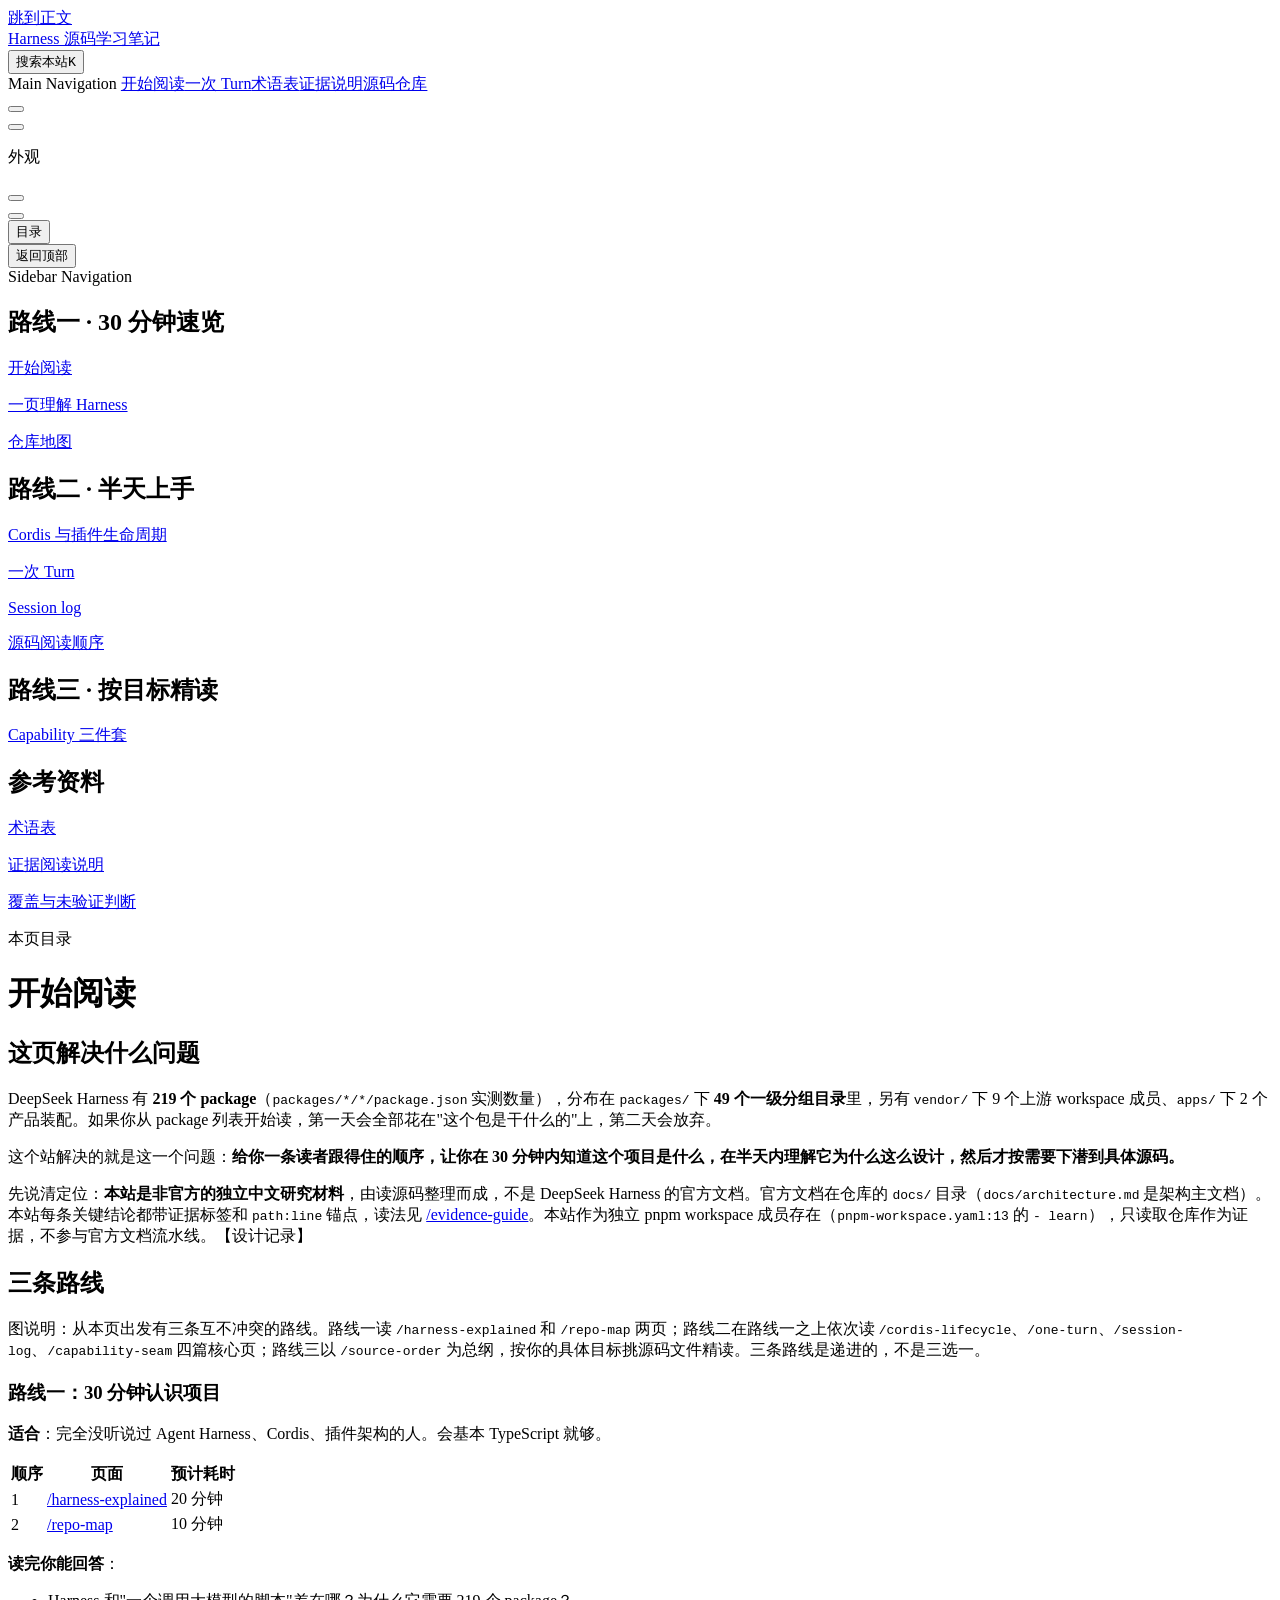
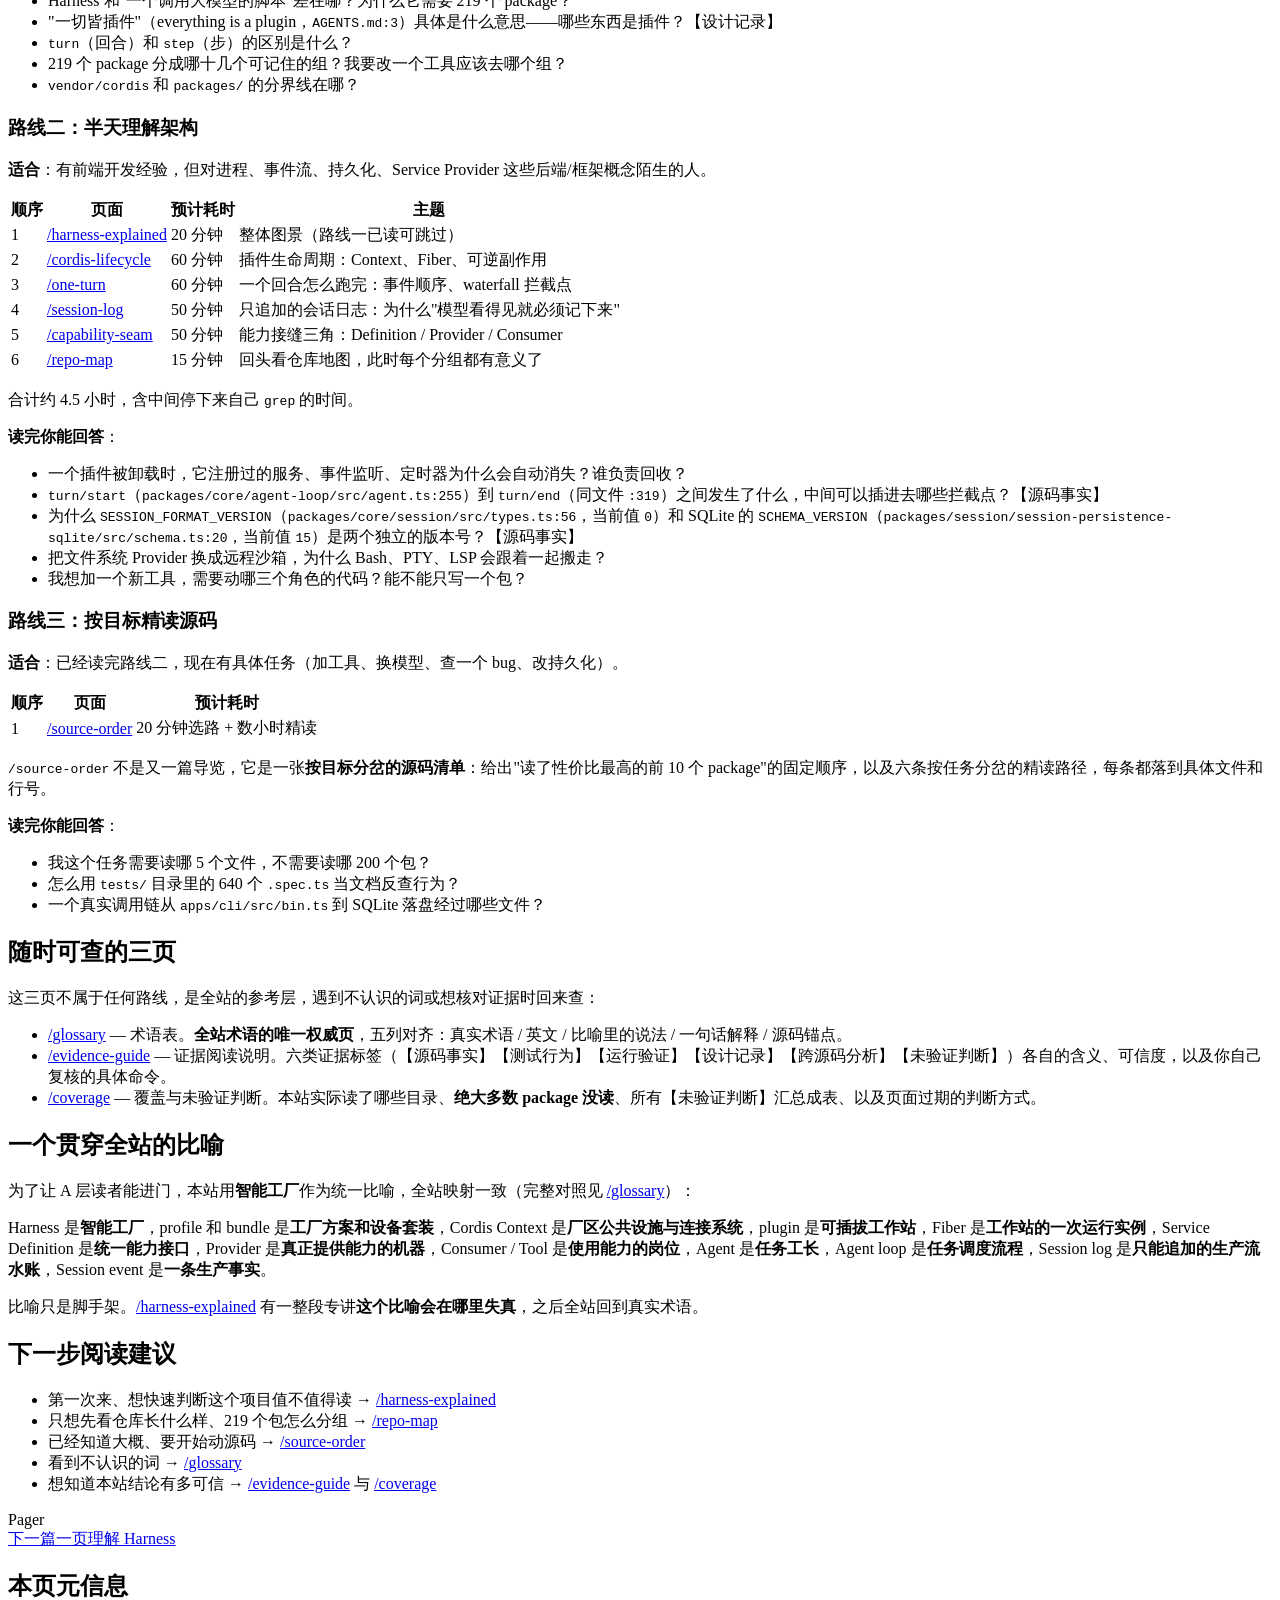
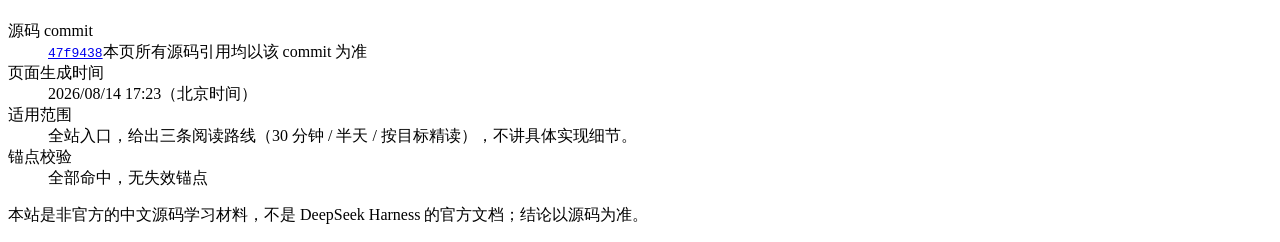
==== commit d94060be: "Fix base path for GitHub Pages" ====
--- a/index.html
+++ b/index.html
@@ -6,63 +6,63 @@
     <title>开始阅读 | DeepSeek Harness 源码学习笔记</title>
     <meta name="description" content="非官方的 DeepSeek Harness 中文源码学习材料：面向首次读这套代码的开发者，每条结论都标注源码锚点，不替代官方文档。">
     <meta name="generator" content="VitePress v1.6.4">
-    <link rel="preload stylesheet" href="/assets/style.CuwesW70.css" as="style">
-    <link rel="preload stylesheet" href="/vp-icons.css" as="style">
+    <link rel="preload stylesheet" href="/deepseek-harness-learn/assets/style.Cbvoa14a.css" as="style">
+    <link rel="preload stylesheet" href="/deepseek-harness-learn/vp-icons.css" as="style">
     
-    <script type="module" src="/assets/app.CXPkSiA-.js"></script>
-    <link rel="preload" href="/assets/inter-roman-latin.Di8DUHzh.woff2" as="font" type="font/woff2" crossorigin="">
-    <link rel="modulepreload" href="/assets/chunks/framework.DACwFHq9.js">
-    <link rel="modulepreload" href="/assets/chunks/theme.oaBy0Sv3.js">
-    <link rel="modulepreload" href="/assets/chunks/katex.C5jXJg4s.js">
-    <link rel="modulepreload" href="/assets/chunks/dagre-VKFMJZFB.gnjoVgur.js">
-    <link rel="modulepreload" href="/assets/chunks/swimlanes-5IMT3BWC.dT8LH2XX.js">
-    <link rel="modulepreload" href="/assets/chunks/cose-bilkent-JH36ORCC.oVOyhJGc.js">
-    <link rel="modulepreload" href="/assets/chunks/c4Diagram-LMCZKHZV.C3wAtIuI.js">
-    <link rel="modulepreload" href="/assets/chunks/flowDiagram-23GEKE2U.Bho29tOn.js">
-    <link rel="modulepreload" href="/assets/chunks/swimlanesDiagram-G3AALYLV.DHzGFFzD.js">
-    <link rel="modulepreload" href="/assets/chunks/erDiagram-Q63AITRT.BVvVHyGx.js">
-    <link rel="modulepreload" href="/assets/chunks/gitGraphDiagram-IHSO6WYX.CQlPpp3D.js">
-    <link rel="modulepreload" href="/assets/chunks/ganttDiagram-NO4QXBWP.BX7FABQ3.js">
-    <link rel="modulepreload" href="/assets/chunks/infoDiagram-FWYZ7A6U.BLrB89yb.js">
-    <link rel="modulepreload" href="/assets/chunks/pieDiagram-ENE6RG2P.CDCH83tp.js">
-    <link rel="modulepreload" href="/assets/chunks/quadrantDiagram-ABIIQ3AL.DsJbifTe.js">
-    <link rel="modulepreload" href="/assets/chunks/xychartDiagram-FW5EYKEG.Dlh4UumX.js">
-    <link rel="modulepreload" href="/assets/chunks/requirementDiagram-TGXJPOKE.BpFsw0cZ.js">
-    <link rel="modulepreload" href="/assets/chunks/sequenceDiagram-DBY2YBRQ.BZE3alp8.js">
-    <link rel="modulepreload" href="/assets/chunks/classDiagram-OUVF2IWQ.nIUPKcZM.js">
-    <link rel="modulepreload" href="/assets/chunks/classDiagram-v2-EOCWNBFH.nIUPKcZM.js">
-    <link rel="modulepreload" href="/assets/chunks/stateDiagram-2N3HPSRC.w5i3vPqz.js">
-    <link rel="modulepreload" href="/assets/chunks/stateDiagram-v2-6OUMAXLB.CGejeDyJ.js">
-    <link rel="modulepreload" href="/assets/chunks/journeyDiagram-5HDEW3XC.Cvi-Xt7r.js">
-    <link rel="modulepreload" href="/assets/chunks/timeline-definition-FHXFAJF6.D7hSU-4J.js">
-    <link rel="modulepreload" href="/assets/chunks/mindmap-definition-LN4V7U3C.EOVY4zw5.js">
-    <link rel="modulepreload" href="/assets/chunks/kanban-definition-HUTT4EX6.CAUDqZd5.js">
-    <link rel="modulepreload" href="/assets/chunks/sankeyDiagram-HTMAVEWB.BgcsaG_K.js">
-    <link rel="modulepreload" href="/assets/chunks/diagram-NH7WQ7WH.CfEvOM7m.js">
-    <link rel="modulepreload" href="/assets/chunks/diagram-WEI45ONY.Cpk7cYMS.js">
-    <link rel="modulepreload" href="/assets/chunks/blockDiagram-677ZJIJ3.DfFPS_de.js">
-    <link rel="modulepreload" href="/assets/chunks/diagram-OA4YK3LP.jgKGaadO.js">
-    <link rel="modulepreload" href="/assets/chunks/architectureDiagram-ZJ3FMSHR.Bw4vOqZj.js">
-    <link rel="modulepreload" href="/assets/chunks/diagram-FQU43EPY.A3ZjbGGj.js">
-    <link rel="modulepreload" href="/assets/chunks/ishikawaDiagram-FXEZZL3T.CTnVB20K.js">
-    <link rel="modulepreload" href="/assets/chunks/vennDiagram-L72KCM5P.8Ssd4Ao8.js">
-    <link rel="modulepreload" href="/assets/chunks/diagram-G47NLZAW.Dmke-wdq.js">
-    <link rel="modulepreload" href="/assets/chunks/wardleyDiagram-EHGQE667.C4jz-t_Q.js">
-    <link rel="modulepreload" href="/assets/chunks/cynefinDiagram-TSTJHNR4.B_07tZE_.js">
-    <link rel="modulepreload" href="/assets/chunks/railroadDiagram-RFXS5EU6.BeRz8X_D.js">
-    <link rel="modulepreload" href="/assets/chunks/ebnfDiagram-CCIWWBDH.CrebRFSA.js">
-    <link rel="modulepreload" href="/assets/chunks/abnfDiagram-VRR7QNED.Dw7T4yZT.js">
-    <link rel="modulepreload" href="/assets/chunks/pegDiagram-2B236MQR.oA2a_t6_.js">
-    <link rel="modulepreload" href="/assets/chunks/virtual_mermaid-config.CaZluCil.js">
-    <link rel="modulepreload" href="/assets/index.md.BNTm7Ggj.lean.js">
+    <script type="module" src="/deepseek-harness-learn/assets/app.scVIL-o_.js"></script>
+    <link rel="preload" href="/deepseek-harness-learn/assets/inter-roman-latin.Di8DUHzh.woff2" as="font" type="font/woff2" crossorigin="">
+    <link rel="modulepreload" href="/deepseek-harness-learn/assets/chunks/framework.4rHeyzPv.js">
+    <link rel="modulepreload" href="/deepseek-harness-learn/assets/chunks/theme.Cug3TiWn.js">
+    <link rel="modulepreload" href="/deepseek-harness-learn/assets/chunks/katex.C5jXJg4s.js">
+    <link rel="modulepreload" href="/deepseek-harness-learn/assets/chunks/dagre-VKFMJZFB.CXsxOTZw.js">
+    <link rel="modulepreload" href="/deepseek-harness-learn/assets/chunks/swimlanes-5IMT3BWC.BGWZgbrA.js">
+    <link rel="modulepreload" href="/deepseek-harness-learn/assets/chunks/cose-bilkent-JH36ORCC.qB8TibrL.js">
+    <link rel="modulepreload" href="/deepseek-harness-learn/assets/chunks/c4Diagram-LMCZKHZV.Dcj4AXpT.js">
+    <link rel="modulepreload" href="/deepseek-harness-learn/assets/chunks/flowDiagram-23GEKE2U.25FgcgTz.js">
+    <link rel="modulepreload" href="/deepseek-harness-learn/assets/chunks/swimlanesDiagram-G3AALYLV.CndmWONY.js">
+    <link rel="modulepreload" href="/deepseek-harness-learn/assets/chunks/erDiagram-Q63AITRT.CCVP0q01.js">
+    <link rel="modulepreload" href="/deepseek-harness-learn/assets/chunks/gitGraphDiagram-IHSO6WYX.RHkHBXTH.js">
+    <link rel="modulepreload" href="/deepseek-harness-learn/assets/chunks/ganttDiagram-NO4QXBWP.GpJ2Rd2_.js">
+    <link rel="modulepreload" href="/deepseek-harness-learn/assets/chunks/infoDiagram-FWYZ7A6U.B0chFQC7.js">
+    <link rel="modulepreload" href="/deepseek-harness-learn/assets/chunks/pieDiagram-ENE6RG2P.DtZXdoRl.js">
+    <link rel="modulepreload" href="/deepseek-harness-learn/assets/chunks/quadrantDiagram-ABIIQ3AL.Cj79ubYD.js">
+    <link rel="modulepreload" href="/deepseek-harness-learn/assets/chunks/xychartDiagram-FW5EYKEG.BHwN0Jkk.js">
+    <link rel="modulepreload" href="/deepseek-harness-learn/assets/chunks/requirementDiagram-TGXJPOKE.CnKi4fPV.js">
+    <link rel="modulepreload" href="/deepseek-harness-learn/assets/chunks/sequenceDiagram-DBY2YBRQ.D0VGSFq0.js">
+    <link rel="modulepreload" href="/deepseek-harness-learn/assets/chunks/classDiagram-OUVF2IWQ.BKEfjnfX.js">
+    <link rel="modulepreload" href="/deepseek-harness-learn/assets/chunks/classDiagram-v2-EOCWNBFH.BKEfjnfX.js">
+    <link rel="modulepreload" href="/deepseek-harness-learn/assets/chunks/stateDiagram-2N3HPSRC.DsZ1IzTX.js">
+    <link rel="modulepreload" href="/deepseek-harness-learn/assets/chunks/stateDiagram-v2-6OUMAXLB.BXktpqwG.js">
+    <link rel="modulepreload" href="/deepseek-harness-learn/assets/chunks/journeyDiagram-5HDEW3XC.BJsffl3J.js">
+    <link rel="modulepreload" href="/deepseek-harness-learn/assets/chunks/timeline-definition-FHXFAJF6.DZWpdbjo.js">
+    <link rel="modulepreload" href="/deepseek-harness-learn/assets/chunks/mindmap-definition-LN4V7U3C.d4XJS936.js">
+    <link rel="modulepreload" href="/deepseek-harness-learn/assets/chunks/kanban-definition-HUTT4EX6.BlDeaqLZ.js">
+    <link rel="modulepreload" href="/deepseek-harness-learn/assets/chunks/sankeyDiagram-HTMAVEWB.EEmbk2-e.js">
+    <link rel="modulepreload" href="/deepseek-harness-learn/assets/chunks/diagram-NH7WQ7WH.CUJ13h4Y.js">
+    <link rel="modulepreload" href="/deepseek-harness-learn/assets/chunks/diagram-WEI45ONY.BRSomb43.js">
+    <link rel="modulepreload" href="/deepseek-harness-learn/assets/chunks/blockDiagram-677ZJIJ3.BJWpjeQ0.js">
+    <link rel="modulepreload" href="/deepseek-harness-learn/assets/chunks/diagram-OA4YK3LP.zS9QTM2S.js">
+    <link rel="modulepreload" href="/deepseek-harness-learn/assets/chunks/architectureDiagram-ZJ3FMSHR.DihQLIeB.js">
+    <link rel="modulepreload" href="/deepseek-harness-learn/assets/chunks/diagram-FQU43EPY.CnHPwW2W.js">
+    <link rel="modulepreload" href="/deepseek-harness-learn/assets/chunks/ishikawaDiagram-FXEZZL3T.EebI_SvI.js">
+    <link rel="modulepreload" href="/deepseek-harness-learn/assets/chunks/vennDiagram-L72KCM5P.DNGf_vAv.js">
+    <link rel="modulepreload" href="/deepseek-harness-learn/assets/chunks/diagram-G47NLZAW.DFwUc5wl.js">
+    <link rel="modulepreload" href="/deepseek-harness-learn/assets/chunks/wardleyDiagram-EHGQE667.w83uvICG.js">
+    <link rel="modulepreload" href="/deepseek-harness-learn/assets/chunks/cynefinDiagram-TSTJHNR4.0h8-uf9s.js">
+    <link rel="modulepreload" href="/deepseek-harness-learn/assets/chunks/railroadDiagram-RFXS5EU6.C2mY3Q0M.js">
+    <link rel="modulepreload" href="/deepseek-harness-learn/assets/chunks/ebnfDiagram-CCIWWBDH.DXn8gm-O.js">
+    <link rel="modulepreload" href="/deepseek-harness-learn/assets/chunks/abnfDiagram-VRR7QNED.D1G88Ok5.js">
+    <link rel="modulepreload" href="/deepseek-harness-learn/assets/chunks/pegDiagram-2B236MQR.CShH03aD.js">
+    <link rel="modulepreload" href="/deepseek-harness-learn/assets/chunks/virtual_mermaid-config.CaZluCil.js">
+    <link rel="modulepreload" href="/deepseek-harness-learn/assets/index.md.B0jgWYM8.lean.js">
     <meta name="robots" content="index, follow">
     <meta name="author" content="DeepSeek Harness 源码学习站（非官方研究材料）">
     <script id="check-dark-mode">(()=>{const e=localStorage.getItem("vitepress-theme-appearance")||"auto",a=window.matchMedia("(prefers-color-scheme: dark)").matches;(!e||e==="auto"?a:e==="dark")&&document.documentElement.classList.add("dark")})();</script>
     <script id="check-mac-os">document.documentElement.classList.toggle("mac",/Mac|iPhone|iPod|iPad/i.test(navigator.platform));</script>
   </head>
   <body>
-    <div id="app"><div class="Layout" data-v-7bd9935b><!--[--><!--]--><!--[--><span tabindex="-1" data-v-bd99c3e7></span><a href="#VPContent" class="VPSkipLink visually-hidden" data-v-bd99c3e7>跳到正文</a><!--]--><!----><header class="VPNav" data-v-7bd9935b data-v-c89bf63e><div class="VPNavBar" data-v-c89bf63e data-v-f8838632><div class="wrapper" data-v-f8838632><div class="container" data-v-f8838632><div class="title" data-v-f8838632><div class="VPNavBarTitle has-sidebar" data-v-f8838632 data-v-7ea08848><a class="title" href="/" data-v-7ea08848><!--[--><!--]--><!----><span data-v-7ea08848>Harness 源码学习笔记</span><!--[--><!--]--></a></div></div><div class="content" data-v-f8838632><div class="content-body" data-v-f8838632><!--[--><!--]--><div class="VPNavBarSearch search" data-v-f8838632><!--[--><!----><div id="local-search"><button type="button" class="DocSearch DocSearch-Button" aria-label="搜索本站"><span class="DocSearch-Button-Container"><span class="vp-icon DocSearch-Search-Icon"></span><span class="DocSearch-Button-Placeholder">搜索本站</span></span><span class="DocSearch-Button-Keys"><kbd class="DocSearch-Button-Key"></kbd><kbd class="DocSearch-Button-Key">K</kbd></span></button></div><!--]--></div><nav aria-labelledby="main-nav-aria-label" class="VPNavBarMenu menu" data-v-f8838632 data-v-cf212d13><span id="main-nav-aria-label" class="visually-hidden" data-v-cf212d13> Main Navigation </span><!--[--><!--[--><a class="VPLink link VPNavBarMenuLink active" href="/" tabindex="0" data-v-cf212d13 data-v-720b2ae6><!--[--><span data-v-720b2ae6>开始阅读</span><!--]--></a><!--]--><!--[--><a class="VPLink link VPNavBarMenuLink" href="/one-turn" tabindex="0" data-v-cf212d13 data-v-720b2ae6><!--[--><span data-v-720b2ae6>一次 Turn</span><!--]--></a><!--]--><!--[--><a class="VPLink link VPNavBarMenuLink" href="/glossary" tabindex="0" data-v-cf212d13 data-v-720b2ae6><!--[--><span data-v-720b2ae6>术语表</span><!--]--></a><!--]--><!--[--><a class="VPLink link VPNavBarMenuLink" href="/evidence-guide" tabindex="0" data-v-cf212d13 data-v-720b2ae6><!--[--><span data-v-720b2ae6>证据说明</span><!--]--></a><!--]--><!--[--><a class="VPLink link vp-external-link-icon VPNavBarMenuLink" href="https://github.com/deepseek-ai/deepseek-harness" target="_blank" rel="noreferrer" tabindex="0" data-v-cf212d13 data-v-720b2ae6><!--[--><span data-v-720b2ae6>源码仓库</span><!--]--></a><!--]--><!--]--></nav><!----><div class="VPNavBarAppearance appearance" data-v-f8838632 data-v-3f56830a><button class="VPSwitch VPSwitchAppearance" type="button" role="switch" title aria-checked="false" data-v-3f56830a data-v-658a00d9 data-v-d6c75dac><span class="check" data-v-d6c75dac><span class="icon" data-v-d6c75dac><!--[--><span class="vpi-sun sun" data-v-658a00d9></span><span class="vpi-moon moon" data-v-658a00d9></span><!--]--></span></span></button></div><div class="VPSocialLinks VPNavBarSocialLinks social-links" data-v-f8838632 data-v-35adc6df data-v-448f1ee4><!--[--><a class="VPSocialLink no-icon" href="https://github.com/deepseek-ai/deepseek-harness" aria-label="github" target="_blank" rel="noopener" data-v-448f1ee4 data-v-ae7b51e1><span class="vpi-social-github"></span></a><!--]--></div><div class="VPFlyout VPNavBarExtra extra" data-v-f8838632 data-v-5045a5cb data-v-b620f9b2><button type="button" class="button" aria-haspopup="true" aria-expanded="false" aria-label="extra navigation" data-v-b620f9b2><span class="vpi-more-horizontal icon" data-v-b620f9b2></span></button><div class="menu" data-v-b620f9b2><div class="VPMenu" data-v-b620f9b2 data-v-74766148><!----><!--[--><!--[--><!----><div class="group" data-v-5045a5cb><div class="item appearance" data-v-5045a5cb><p class="label" data-v-5045a5cb>外观</p><div class="appearance-action" data-v-5045a5cb><button class="VPSwitch VPSwitchAppearance" type="button" role="switch" title aria-checked="false" data-v-5045a5cb data-v-658a00d9 data-v-d6c75dac><span class="check" data-v-d6c75dac><span class="icon" data-v-d6c75dac><!--[--><span class="vpi-sun sun" data-v-658a00d9></span><span class="vpi-moon moon" data-v-658a00d9></span><!--]--></span></span></button></div></div></div><div class="group" data-v-5045a5cb><div class="item social-links" data-v-5045a5cb><div class="VPSocialLinks social-links-list" data-v-5045a5cb data-v-448f1ee4><!--[--><a class="VPSocialLink no-icon" href="https://github.com/deepseek-ai/deepseek-harness" aria-label="github" target="_blank" rel="noopener" data-v-448f1ee4 data-v-ae7b51e1><span class="vpi-social-github"></span></a><!--]--></div></div></div><!--]--><!--]--></div></div></div><!--[--><!--]--><button type="button" class="VPNavBarHamburger hamburger" aria-label="mobile navigation" aria-expanded="false" aria-controls="VPNavScreen" data-v-f8838632 data-v-25f4d5de><span class="container" data-v-25f4d5de><span class="top" data-v-25f4d5de></span><span class="middle" data-v-25f4d5de></span><span class="bottom" data-v-25f4d5de></span></span></button></div></div></div></div><div class="divider" data-v-f8838632><div class="divider-line" data-v-f8838632></div></div></div><!----></header><div class="VPLocalNav has-sidebar empty" data-v-7bd9935b data-v-038c9edf><div class="container" data-v-038c9edf><button class="menu" aria-expanded="false" aria-controls="VPSidebarNav" data-v-038c9edf><span class="vpi-align-left menu-icon" data-v-038c9edf></span><span class="menu-text" data-v-038c9edf>目录</span></button><div class="VPLocalNavOutlineDropdown" style="--vp-vh:0px;" data-v-038c9edf data-v-c7ad545b><button data-v-c7ad545b>返回顶部</button><!----></div></div></div><aside class="VPSidebar" data-v-7bd9935b data-v-bf503adc><div class="curtain" data-v-bf503adc></div><nav class="nav" id="VPSidebarNav" aria-labelledby="sidebar-aria-label" tabindex="-1" data-v-bf503adc><span class="visually-hidden" id="sidebar-aria-label" data-v-bf503adc> Sidebar Navigation </span><!--[--><!--]--><!--[--><div class="no-transition group" data-v-ced21be6><section class="VPSidebarItem level-0 has-active" data-v-ced21be6 data-v-9975060e><div class="item" role="button" tabindex="0" data-v-9975060e><div class="indicator" data-v-9975060e></div><h2 class="text" data-v-9975060e>路线一 · 30 分钟速览</h2><!----></div><div class="items" data-v-9975060e><!--[--><div class="VPSidebarItem level-1 is-link" data-v-9975060e><div class="item" data-v-9975060e><div class="indicator" data-v-9975060e></div><a class="VPLink link link" href="/" data-v-9975060e><!--[--><p class="text" data-v-9975060e>开始阅读</p><!--]--></a><!----></div><!----></div><div class="VPSidebarItem level-1 is-link" data-v-9975060e><div class="item" data-v-9975060e><div class="indicator" data-v-9975060e></div><a class="VPLink link link" href="/harness-explained" data-v-9975060e><!--[--><p class="text" data-v-9975060e>一页理解 Harness</p><!--]--></a><!----></div><!----></div><div class="VPSidebarItem level-1 is-link" data-v-9975060e><div class="item" data-v-9975060e><div class="indicator" data-v-9975060e></div><a class="VPLink link link" href="/repo-map" data-v-9975060e><!--[--><p class="text" data-v-9975060e>仓库地图</p><!--]--></a><!----></div><!----></div><!--]--></div></section></div><div class="no-transition group" data-v-ced21be6><section class="VPSidebarItem level-0" data-v-ced21be6 data-v-9975060e><div class="item" role="button" tabindex="0" data-v-9975060e><div class="indicator" data-v-9975060e></div><h2 class="text" data-v-9975060e>路线二 · 半天上手</h2><!----></div><div class="items" data-v-9975060e><!--[--><div class="VPSidebarItem level-1 is-link" data-v-9975060e><div class="item" data-v-9975060e><div class="indicator" data-v-9975060e></div><a class="VPLink link link" href="/cordis-lifecycle" data-v-9975060e><!--[--><p class="text" data-v-9975060e>Cordis 与插件生命周期</p><!--]--></a><!----></div><!----></div><div class="VPSidebarItem level-1 is-link" data-v-9975060e><div class="item" data-v-9975060e><div class="indicator" data-v-9975060e></div><a class="VPLink link link" href="/one-turn" data-v-9975060e><!--[--><p class="text" data-v-9975060e>一次 Turn</p><!--]--></a><!----></div><!----></div><div class="VPSidebarItem level-1 is-link" data-v-9975060e><div class="item" data-v-9975060e><div class="indicator" data-v-9975060e></div><a class="VPLink link link" href="/session-log" data-v-9975060e><!--[--><p class="text" data-v-9975060e>Session log</p><!--]--></a><!----></div><!----></div><div class="VPSidebarItem level-1 is-link" data-v-9975060e><div class="item" data-v-9975060e><div class="indicator" data-v-9975060e></div><a class="VPLink link link" href="/source-order" data-v-9975060e><!--[--><p class="text" data-v-9975060e>源码阅读顺序</p><!--]--></a><!----></div><!----></div><!--]--></div></section></div><div class="no-transition group" data-v-ced21be6><section class="VPSidebarItem level-0" data-v-ced21be6 data-v-9975060e><div class="item" role="button" tabindex="0" data-v-9975060e><div class="indicator" data-v-9975060e></div><h2 class="text" data-v-9975060e>路线三 · 按目标精读</h2><!----></div><div class="items" data-v-9975060e><!--[--><div class="VPSidebarItem level-1 is-link" data-v-9975060e><div class="item" data-v-9975060e><div class="indicator" data-v-9975060e></div><a class="VPLink link link" href="/capability-seam" data-v-9975060e><!--[--><p class="text" data-v-9975060e>Capability 三件套</p><!--]--></a><!----></div><!----></div><!--]--></div></section></div><div class="no-transition group" data-v-ced21be6><section class="VPSidebarItem level-0" data-v-ced21be6 data-v-9975060e><div class="item" role="button" tabindex="0" data-v-9975060e><div class="indicator" data-v-9975060e></div><h2 class="text" data-v-9975060e>参考资料</h2><!----></div><div class="items" data-v-9975060e><!--[--><div class="VPSidebarItem level-1 is-link" data-v-9975060e><div class="item" data-v-9975060e><div class="indicator" data-v-9975060e></div><a class="VPLink link link" href="/glossary" data-v-9975060e><!--[--><p class="text" data-v-9975060e>术语表</p><!--]--></a><!----></div><!----></div><div class="VPSidebarItem level-1 is-link" data-v-9975060e><div class="item" data-v-9975060e><div class="indicator" data-v-9975060e></div><a class="VPLink link link" href="/evidence-guide" data-v-9975060e><!--[--><p class="text" data-v-9975060e>证据阅读说明</p><!--]--></a><!----></div><!----></div><div class="VPSidebarItem level-1 is-link" data-v-9975060e><div class="item" data-v-9975060e><div class="indicator" data-v-9975060e></div><a class="VPLink link link" href="/coverage" data-v-9975060e><!--[--><p class="text" data-v-9975060e>覆盖与未验证判断</p><!--]--></a><!----></div><!----></div><!--]--></div></section></div><!--]--><!--[--><!--]--></nav></aside><div class="VPContent has-sidebar" id="VPContent" data-v-7bd9935b data-v-41febd9f><div class="VPDoc has-sidebar has-aside" data-v-41febd9f data-v-3fc10913><!--[--><!--]--><div class="container" data-v-3fc10913><div class="aside" data-v-3fc10913><div class="aside-curtain" data-v-3fc10913></div><div class="aside-container" data-v-3fc10913><div class="aside-content" data-v-3fc10913><div class="VPDocAside" data-v-3fc10913 data-v-4197100e><!--[--><!--]--><!--[--><!--]--><nav aria-labelledby="doc-outline-aria-label" class="VPDocAsideOutline" data-v-4197100e data-v-a0a8f03f><div class="content" data-v-a0a8f03f><div class="outline-marker" data-v-a0a8f03f></div><div aria-level="2" class="outline-title" id="doc-outline-aria-label" role="heading" data-v-a0a8f03f>本页目录</div><ul class="VPDocOutlineItem root" data-v-a0a8f03f data-v-1c3d2858><!--[--><!--]--></ul></div></nav><!--[--><!--]--><div class="spacer" data-v-4197100e></div><!--[--><!--]--><!----><!--[--><!--]--><!--[--><!--]--></div></div></div></div><div class="content" data-v-3fc10913><div class="content-container" data-v-3fc10913><!--[--><!--]--><main class="main" data-v-3fc10913><div style="position:relative;" class="vp-doc _ external-link-icon-enabled" data-v-3fc10913><div><h1 id="开始阅读" tabindex="-1">开始阅读 <a class="header-anchor" href="#开始阅读" aria-label="Permalink to &quot;开始阅读&quot;">​</a></h1><h2 id="这页解决什么问题" tabindex="-1">这页解决什么问题 <a class="header-anchor" href="#这页解决什么问题" aria-label="Permalink to &quot;这页解决什么问题&quot;">​</a></h2><p>DeepSeek Harness 有 <strong>219 个 package</strong>（<code>packages/*/*/package.json</code> 实测数量），分布在 <code>packages/</code> 下 <strong>49 个一级分组目录</strong>里，另有 <code>vendor/</code> 下 9 个上游 workspace 成员、<code>apps/</code> 下 2 个产品装配。如果你从 package 列表开始读，第一天会全部花在&quot;这个包是干什么的&quot;上，第二天会放弃。</p><p>这个站解决的就是这一个问题：<strong>给你一条读者跟得住的顺序，让你在 30 分钟内知道这个项目是什么，在半天内理解它为什么这么设计，然后才按需要下潜到具体源码。</strong></p><p>先说清定位：<strong>本站是非官方的独立中文研究材料</strong>，由读源码整理而成，不是 DeepSeek Harness 的官方文档。官方文档在仓库的 <code>docs/</code> 目录（<code>docs/architecture.md</code> 是架构主文档）。本站每条关键结论都带证据标签和 <code>path:line</code> 锚点，读法见 <a href="/evidence-guide">/evidence-guide</a>。本站作为独立 pnpm workspace 成员存在（<code>pnpm-workspace.yaml:13</code> 的 <code>- learn</code>），只读取仓库作为证据，不参与官方文档流水线。【设计记录】</p><h2 id="三条路线" tabindex="-1">三条路线 <a class="header-anchor" href="#三条路线" aria-label="Permalink to &quot;三条路线&quot;">​</a></h2><div class="mermaid"></div><p>图说明：从本页出发有三条互不冲突的路线。路线一读 <code>/harness-explained</code> 和 <code>/repo-map</code> 两页；路线二在路线一之上依次读 <code>/cordis-lifecycle</code>、<code>/one-turn</code>、<code>/session-log</code>、<code>/capability-seam</code> 四篇核心页；路线三以 <code>/source-order</code> 为总纲，按你的具体目标挑源码文件精读。三条路线是递进的，不是三选一。</p><h3 id="路线一-30-分钟认识项目" tabindex="-1">路线一：30 分钟认识项目 <a class="header-anchor" href="#路线一-30-分钟认识项目" aria-label="Permalink to &quot;路线一：30 分钟认识项目&quot;">​</a></h3><p><strong>适合</strong>：完全没听说过 Agent Harness、Cordis、插件架构的人。会基本 TypeScript 就够。</p><table tabindex="0"><thead><tr><th>顺序</th><th>页面</th><th>预计耗时</th></tr></thead><tbody><tr><td>1</td><td><a href="/harness-explained">/harness-explained</a></td><td>20 分钟</td></tr><tr><td>2</td><td><a href="/repo-map">/repo-map</a></td><td>10 分钟</td></tr></tbody></table><p><strong>读完你能回答</strong>：</p><ul><li>Harness 和&quot;一个调用大模型的脚本&quot;差在哪？为什么它需要 219 个 package？</li><li>&quot;一切皆插件&quot;（everything is a plugin，<code>AGENTS.md:3</code>）具体是什么意思——哪些东西是插件？【设计记录】</li><li><code>turn</code>（回合）和 <code>step</code>（步）的区别是什么？</li><li>219 个 package 分成哪十几个可记住的组？我要改一个工具应该去哪个组？</li><li><code>vendor/cordis</code> 和 <code>packages/</code> 的分界线在哪？</li></ul><h3 id="路线二-半天理解架构" tabindex="-1">路线二：半天理解架构 <a class="header-anchor" href="#路线二-半天理解架构" aria-label="Permalink to &quot;路线二：半天理解架构&quot;">​</a></h3><p><strong>适合</strong>：有前端开发经验，但对进程、事件流、持久化、Service Provider 这些后端/框架概念陌生的人。</p><table tabindex="0"><thead><tr><th>顺序</th><th>页面</th><th>预计耗时</th><th>主题</th></tr></thead><tbody><tr><td>1</td><td><a href="/harness-explained">/harness-explained</a></td><td>20 分钟</td><td>整体图景（路线一已读可跳过）</td></tr><tr><td>2</td><td><a href="/cordis-lifecycle">/cordis-lifecycle</a></td><td>60 分钟</td><td>插件生命周期：Context、Fiber、可逆副作用</td></tr><tr><td>3</td><td><a href="/one-turn">/one-turn</a></td><td>60 分钟</td><td>一个回合怎么跑完：事件顺序、waterfall 拦截点</td></tr><tr><td>4</td><td><a href="/session-log">/session-log</a></td><td>50 分钟</td><td>只追加的会话日志：为什么&quot;模型看得见就必须记下来&quot;</td></tr><tr><td>5</td><td><a href="/capability-seam">/capability-seam</a></td><td>50 分钟</td><td>能力接缝三角：Definition / Provider / Consumer</td></tr><tr><td>6</td><td><a href="/repo-map">/repo-map</a></td><td>15 分钟</td><td>回头看仓库地图，此时每个分组都有意义了</td></tr></tbody></table><p>合计约 4.5 小时，含中间停下来自己 <code>grep</code> 的时间。</p><p><strong>读完你能回答</strong>：</p><ul><li>一个插件被卸载时，它注册过的服务、事件监听、定时器为什么会自动消失？谁负责回收？</li><li><code>turn/start</code>（<code>packages/core/agent-loop/src/agent.ts:255</code>）到 <code>turn/end</code>（同文件 <code>:319</code>）之间发生了什么，中间可以插进去哪些拦截点？【源码事实】</li><li>为什么 <code>SESSION_FORMAT_VERSION</code>（<code>packages/core/session/src/types.ts:56</code>，当前值 <code>0</code>）和 SQLite 的 <code>SCHEMA_VERSION</code>（<code>packages/session/session-persistence-sqlite/src/schema.ts:20</code>，当前值 <code>15</code>）是两个独立的版本号？【源码事实】</li><li>把文件系统 Provider 换成远程沙箱，为什么 Bash、PTY、LSP 会跟着一起搬走？</li><li>我想加一个新工具，需要动哪三个角色的代码？能不能只写一个包？</li></ul><h3 id="路线三-按目标精读源码" tabindex="-1">路线三：按目标精读源码 <a class="header-anchor" href="#路线三-按目标精读源码" aria-label="Permalink to &quot;路线三：按目标精读源码&quot;">​</a></h3><p><strong>适合</strong>：已经读完路线二，现在有具体任务（加工具、换模型、查一个 bug、改持久化）。</p><table tabindex="0"><thead><tr><th>顺序</th><th>页面</th><th>预计耗时</th></tr></thead><tbody><tr><td>1</td><td><a href="/source-order">/source-order</a></td><td>20 分钟选路 + 数小时精读</td></tr></tbody></table><p><code>/source-order</code> 不是又一篇导览，它是一张<strong>按目标分岔的源码清单</strong>：给出&quot;读了性价比最高的前 10 个 package&quot;的固定顺序，以及六条按任务分岔的精读路径，每条都落到具体文件和行号。</p><p><strong>读完你能回答</strong>：</p><ul><li>我这个任务需要读哪 5 个文件，不需要读哪 200 个包？</li><li>怎么用 <code>tests/</code> 目录里的 640 个 <code>.spec.ts</code> 当文档反查行为？</li><li>一个真实调用链从 <code>apps/cli/src/bin.ts</code> 到 SQLite 落盘经过哪些文件？</li></ul><h2 id="随时可查的三页" tabindex="-1">随时可查的三页 <a class="header-anchor" href="#随时可查的三页" aria-label="Permalink to &quot;随时可查的三页&quot;">​</a></h2><p>这三页不属于任何路线，是全站的参考层，遇到不认识的词或想核对证据时回来查：</p><ul><li><a href="/glossary">/glossary</a> — 术语表。<strong>全站术语的唯一权威页</strong>，五列对齐：真实术语 / 英文 / 比喻里的说法 / 一句话解释 / 源码锚点。</li><li><a href="/evidence-guide">/evidence-guide</a> — 证据阅读说明。六类证据标签（【源码事实】【测试行为】【运行验证】【设计记录】【跨源码分析】【未验证判断】）各自的含义、可信度，以及你自己复核的具体命令。</li><li><a href="/coverage">/coverage</a> — 覆盖与未验证判断。本站实际读了哪些目录、<strong>绝大多数 package 没读</strong>、所有【未验证判断】汇总成表、以及页面过期的判断方式。</li></ul><h2 id="一个贯穿全站的比喻" tabindex="-1">一个贯穿全站的比喻 <a class="header-anchor" href="#一个贯穿全站的比喻" aria-label="Permalink to &quot;一个贯穿全站的比喻&quot;">​</a></h2><p>为了让 A 层读者能进门，本站用<strong>智能工厂</strong>作为统一比喻，全站映射一致（完整对照见 <a href="/glossary">/glossary</a>）：</p><p>Harness 是<strong>智能工厂</strong>，profile 和 bundle 是<strong>工厂方案和设备套装</strong>，Cordis Context 是<strong>厂区公共设施与连接系统</strong>，plugin 是<strong>可插拔工作站</strong>，Fiber 是<strong>工作站的一次运行实例</strong>，Service Definition 是<strong>统一能力接口</strong>，Provider 是<strong>真正提供能力的机器</strong>，Consumer / Tool 是<strong>使用能力的岗位</strong>，Agent 是<strong>任务工长</strong>，Agent loop 是<strong>任务调度流程</strong>，Session log 是<strong>只能追加的生产流水账</strong>，Session event 是<strong>一条生产事实</strong>。</p><p>比喻只是脚手架。<a href="/harness-explained">/harness-explained</a> 有一整段专讲<strong>这个比喻会在哪里失真</strong>，之后全站回到真实术语。</p><h2 id="下一步阅读建议" tabindex="-1">下一步阅读建议 <a class="header-anchor" href="#下一步阅读建议" aria-label="Permalink to &quot;下一步阅读建议&quot;">​</a></h2><ul><li>第一次来、想快速判断这个项目值不值得读 → <a href="/harness-explained">/harness-explained</a></li><li>只想先看仓库长什么样、219 个包怎么分组 → <a href="/repo-map">/repo-map</a></li><li>已经知道大概、要开始动源码 → <a href="/source-order">/source-order</a></li><li>看到不认识的词 → <a href="/glossary">/glossary</a></li><li>想知道本站结论有多可信 → <a href="/evidence-guide">/evidence-guide</a> 与 <a href="/coverage">/coverage</a></li></ul></div></div></main><footer class="VPDocFooter" data-v-3fc10913 data-v-14d4cac4><!--[--><!--]--><!----><nav class="prev-next" aria-labelledby="doc-footer-aria-label" data-v-14d4cac4><span class="visually-hidden" id="doc-footer-aria-label" data-v-14d4cac4>Pager</span><div class="pager" data-v-14d4cac4><!----></div><div class="pager" data-v-14d4cac4><a class="VPLink link pager-link next" href="/harness-explained" data-v-14d4cac4><!--[--><span class="desc" data-v-14d4cac4>下一篇</span><span class="title" data-v-14d4cac4>一页理解 Harness</span><!--]--></a></div></nav></footer><!--[--><!--[--><!--[--><footer class="learn-page-meta" aria-labelledby="learn-page-meta-heading" data-v-b21e1c38><h2 id="learn-page-meta-heading" class="learn-page-meta__heading" data-v-b21e1c38>本页元信息</h2><!----><dl class="learn-page-meta__grid" data-v-b21e1c38><dt data-v-b21e1c38>源码 commit</dt><dd data-v-b21e1c38><a href="https://github.com/deepseek-ai/deepseek-harness/tree/47f943859bef60e4160492346772ded9b24f765a" rel="noreferrer" data-v-b21e1c38><code data-v-b21e1c38>47f9438</code></a><span class="learn-page-meta__hint" data-v-b21e1c38>本页所有源码引用均以该 commit 为准</span></dd><dt data-v-b21e1c38>页面生成时间</dt><dd data-v-b21e1c38><time datetime="2026-08-14T09:17:47.708Z" data-v-b21e1c38>2026/08/14 17:17（北京时间）</time></dd><dt data-v-b21e1c38>适用范围</dt><dd data-v-b21e1c38>全站入口，给出三条阅读路线（30 分钟 / 半天 / 按目标精读），不讲具体实现细节。</dd><dt data-v-b21e1c38>锚点校验</dt><dd data-v-b21e1c38><!--[-->全部命中，无失效锚点<!--]--><!----></dd></dl><p class="learn-page-meta__note" data-v-b21e1c38> 本站是非官方的中文源码学习材料，不是 DeepSeek Harness 的官方文档；结论以源码为准。 </p></footer><!--]--><!--]--><!--]--></div></div></div><!--[--><!--]--></div></div><!----><!--[--><!--]--></div></div>
-    <script>window.__VP_HASH_MAP__=JSON.parse("{\"capability-seam.md\":\"D2CnLJkG\",\"cordis-lifecycle.md\":\"Da203GSb\",\"coverage.md\":\"UnF7Ol4f\",\"evidence-guide.md\":\"fjD-BYtq\",\"glossary.md\":\"qg3BY1uj\",\"harness-explained.md\":\"CYJURzny\",\"index.md\":\"BNTm7Ggj\",\"one-turn.md\":\"DtePgMoj\",\"repo-map.md\":\"DlxlwxiI\",\"session-log.md\":\"BScx0FVu\",\"source-order.md\":\"CvqMROaX\"}");window.__VP_SITE_DATA__=JSON.parse("{\"lang\":\"zh-CN\",\"dir\":\"ltr\",\"title\":\"DeepSeek Harness 源码学习笔记\",\"description\":\"非官方的 DeepSeek Harness 中文源码学习材料：面向首次读这套代码的开发者，每条结论都标注源码锚点，不替代官方文档。\",\"base\":\"/\",\"head\":[],\"router\":{\"prefetchLinks\":true},\"appearance\":true,\"themeConfig\":{\"siteTitle\":\"Harness 源码学习笔记\",\"nav\":[{\"text\":\"开始阅读\",\"link\":\"/\"},{\"text\":\"一次 Turn\",\"link\":\"/one-turn\"},{\"text\":\"术语表\",\"link\":\"/glossary\"},{\"text\":\"证据说明\",\"link\":\"/evidence-guide\"},{\"text\":\"源码仓库\",\"link\":\"https://github.com/deepseek-ai/deepseek-harness\"}],\"sidebar\":[{\"text\":\"路线一 · 30 分钟速览\",\"items\":[{\"text\":\"开始阅读\",\"link\":\"/\"},{\"text\":\"一页理解 Harness\",\"link\":\"/harness-explained\"},{\"text\":\"仓库地图\",\"link\":\"/repo-map\"}]},{\"text\":\"路线二 · 半天上手\",\"items\":[{\"text\":\"Cordis 与插件生命周期\",\"link\":\"/cordis-lifecycle\"},{\"text\":\"一次 Turn\",\"link\":\"/one-turn\"},{\"text\":\"Session log\",\"link\":\"/session-log\"},{\"text\":\"源码阅读顺序\",\"link\":\"/source-order\"}]},{\"text\":\"路线三 · 按目标精读\",\"items\":[{\"text\":\"Capability 三件套\",\"link\":\"/capability-seam\"}]},{\"text\":\"参考资料\",\"items\":[{\"text\":\"术语表\",\"link\":\"/glossary\"},{\"text\":\"证据阅读说明\",\"link\":\"/evidence-guide\"},{\"text\":\"覆盖与未验证判断\",\"link\":\"/coverage\"}]}],\"outline\":{\"label\":\"本页目录\",\"level\":[2,3]},\"docFooter\":{\"prev\":\"上一篇\",\"next\":\"下一篇\"},\"darkModeSwitchLabel\":\"外观\",\"lightModeSwitchTitle\":\"切换到浅色主题\",\"darkModeSwitchTitle\":\"切换到深色主题\",\"sidebarMenuLabel\":\"目录\",\"returnToTopLabel\":\"返回顶部\",\"skipToContentLabel\":\"跳到正文\",\"externalLinkIcon\":true,\"socialLinks\":[{\"icon\":\"github\",\"link\":\"https://github.com/deepseek-ai/deepseek-harness\"}],\"search\":{\"provider\":\"local\",\"options\":{\"locales\":{\"root\":{\"translations\":{\"button\":{\"buttonText\":\"搜索本站\",\"buttonAriaLabel\":\"搜索本站\"},\"modal\":{\"displayDetails\":\"显示详细列表\",\"resetButtonTitle\":\"清除搜索条件\",\"backButtonTitle\":\"关闭搜索\",\"noResultsText\":\"未找到相关结果\",\"footer\":{\"selectText\":\"选择\",\"selectKeyAriaLabel\":\"回车键\",\"navigateText\":\"切换\",\"navigateUpKeyAriaLabel\":\"上方向键\",\"navigateDownKeyAriaLabel\":\"下方向键\",\"closeText\":\"关闭\",\"closeKeyAriaLabel\":\"Esc 键\"}}}}}}},\"learnMeta\":{\"commit\":\"47f943859bef60e4160492346772ded9b24f765a\",\"commitShort\":\"47f9438\",\"commitUrl\":\"https://github.com/deepseek-ai/deepseek-harness/tree/47f943859bef60e4160492346772ded9b24f765a\",\"blobUrl\":\"https://github.com/deepseek-ai/deepseek-harness/blob/47f943859bef60e4160492346772ded9b24f765a/\",\"generatedAt\":\"2026-08-14T09:17:47.708Z\",\"anchors\":{\"checkedAt\":\"2026-08-14T09:17:44.997Z\",\"commit\":\"47f943859bef60e4160492346772ded9b24f765a\",\"total\":514,\"staleCount\":0,\"driftedCount\":0,\"invalidCount\":0,\"skippedCount\":9,\"pages\":{\"/capability-seam\":{\"file\":\"capability-seam.md\",\"title\":\"Capability 三件套\",\"declared\":62,\"ok\":61,\"skipped\":1,\"stale\":[],\"drifted\":[],\"invalid\":[]},\"/cordis-lifecycle\":{\"file\":\"cordis-lifecycle.md\",\"title\":\"Cordis 与插件生命周期\",\"declared\":61,\"ok\":58,\"skipped\":3,\"stale\":[],\"drifted\":[],\"invalid\":[]},\"/coverage\":{\"file\":\"coverage.md\",\"title\":\"覆盖与未验证判断\",\"declared\":19,\"ok\":18,\"skipped\":1,\"stale\":[],\"drifted\":[],\"invalid\":[]},\"/evidence-guide\":{\"file\":\"evidence-guide.md\",\"title\":\"证据阅读说明\",\"declared\":14,\"ok\":14,\"skipped\":0,\"stale\":[],\"drifted\":[],\"invalid\":[]},\"/glossary\":{\"file\":\"glossary.md\",\"title\":\"术语表\",\"declared\":77,\"ok\":77,\"skipped\":0,\"stale\":[],\"drifted\":[],\"invalid\":[]},\"/harness-explained\":{\"file\":\"harness-explained.md\",\"title\":\"一页理解 Harness\",\"declared\":54,\"ok\":54,\"skipped\":0,\"stale\":[],\"drifted\":[],\"invalid\":[]},\"/\":{\"file\":\"index.md\",\"title\":\"开始阅读\",\"declared\":6,\"ok\":6,\"skipped\":0,\"stale\":[],\"drifted\":[],\"invalid\":[]},\"/one-turn\":{\"file\":\"one-turn.md\",\"title\":\"一次 Turn\",\"declared\":72,\"ok\":71,\"skipped\":1,\"stale\":[],\"drifted\":[],\"invalid\":[]},\"/repo-map\":{\"file\":\"repo-map.md\",\"title\":\"仓库地图\",\"declared\":41,\"ok\":39,\"skipped\":2,\"stale\":[],\"drifted\":[],\"invalid\":[]},\"/session-log\":{\"file\":\"session-log.md\",\"title\":\"Session log\",\"declared\":67,\"ok\":66,\"skipped\":1,\"stale\":[],\"drifted\":[],\"invalid\":[]},\"/source-order\":{\"file\":\"source-order.md\",\"title\":\"源码阅读顺序\",\"declared\":41,\"ok\":41,\"skipped\":0,\"stale\":[],\"drifted\":[],\"invalid\":[]}}}}},\"locales\":{},\"scrollOffset\":134,\"cleanUrls\":true}");</script>
+    <div id="app"><div class="Layout" data-v-7bd9935b><!--[--><!--]--><!--[--><span tabindex="-1" data-v-bd99c3e7></span><a href="#VPContent" class="VPSkipLink visually-hidden" data-v-bd99c3e7>跳到正文</a><!--]--><!----><header class="VPNav" data-v-7bd9935b data-v-c89bf63e><div class="VPNavBar" data-v-c89bf63e data-v-f8838632><div class="wrapper" data-v-f8838632><div class="container" data-v-f8838632><div class="title" data-v-f8838632><div class="VPNavBarTitle has-sidebar" data-v-f8838632 data-v-7ea08848><a class="title" href="/deepseek-harness-learn/" data-v-7ea08848><!--[--><!--]--><!----><span data-v-7ea08848>Harness 源码学习笔记</span><!--[--><!--]--></a></div></div><div class="content" data-v-f8838632><div class="content-body" data-v-f8838632><!--[--><!--]--><div class="VPNavBarSearch search" data-v-f8838632><!--[--><!----><div id="local-search"><button type="button" class="DocSearch DocSearch-Button" aria-label="搜索本站"><span class="DocSearch-Button-Container"><span class="vp-icon DocSearch-Search-Icon"></span><span class="DocSearch-Button-Placeholder">搜索本站</span></span><span class="DocSearch-Button-Keys"><kbd class="DocSearch-Button-Key"></kbd><kbd class="DocSearch-Button-Key">K</kbd></span></button></div><!--]--></div><nav aria-labelledby="main-nav-aria-label" class="VPNavBarMenu menu" data-v-f8838632 data-v-cf212d13><span id="main-nav-aria-label" class="visually-hidden" data-v-cf212d13> Main Navigation </span><!--[--><!--[--><a class="VPLink link VPNavBarMenuLink active" href="/deepseek-harness-learn/" tabindex="0" data-v-cf212d13 data-v-720b2ae6><!--[--><span data-v-720b2ae6>开始阅读</span><!--]--></a><!--]--><!--[--><a class="VPLink link VPNavBarMenuLink" href="/deepseek-harness-learn/one-turn" tabindex="0" data-v-cf212d13 data-v-720b2ae6><!--[--><span data-v-720b2ae6>一次 Turn</span><!--]--></a><!--]--><!--[--><a class="VPLink link VPNavBarMenuLink" href="/deepseek-harness-learn/glossary" tabindex="0" data-v-cf212d13 data-v-720b2ae6><!--[--><span data-v-720b2ae6>术语表</span><!--]--></a><!--]--><!--[--><a class="VPLink link VPNavBarMenuLink" href="/deepseek-harness-learn/evidence-guide" tabindex="0" data-v-cf212d13 data-v-720b2ae6><!--[--><span data-v-720b2ae6>证据说明</span><!--]--></a><!--]--><!--[--><a class="VPLink link vp-external-link-icon VPNavBarMenuLink" href="https://github.com/deepseek-ai/deepseek-harness" target="_blank" rel="noreferrer" tabindex="0" data-v-cf212d13 data-v-720b2ae6><!--[--><span data-v-720b2ae6>源码仓库</span><!--]--></a><!--]--><!--]--></nav><!----><div class="VPNavBarAppearance appearance" data-v-f8838632 data-v-3f56830a><button class="VPSwitch VPSwitchAppearance" type="button" role="switch" title aria-checked="false" data-v-3f56830a data-v-658a00d9 data-v-d6c75dac><span class="check" data-v-d6c75dac><span class="icon" data-v-d6c75dac><!--[--><span class="vpi-sun sun" data-v-658a00d9></span><span class="vpi-moon moon" data-v-658a00d9></span><!--]--></span></span></button></div><div class="VPSocialLinks VPNavBarSocialLinks social-links" data-v-f8838632 data-v-35adc6df data-v-448f1ee4><!--[--><a class="VPSocialLink no-icon" href="https://github.com/deepseek-ai/deepseek-harness" aria-label="github" target="_blank" rel="noopener" data-v-448f1ee4 data-v-ae7b51e1><span class="vpi-social-github"></span></a><!--]--></div><div class="VPFlyout VPNavBarExtra extra" data-v-f8838632 data-v-5045a5cb data-v-b620f9b2><button type="button" class="button" aria-haspopup="true" aria-expanded="false" aria-label="extra navigation" data-v-b620f9b2><span class="vpi-more-horizontal icon" data-v-b620f9b2></span></button><div class="menu" data-v-b620f9b2><div class="VPMenu" data-v-b620f9b2 data-v-74766148><!----><!--[--><!--[--><!----><div class="group" data-v-5045a5cb><div class="item appearance" data-v-5045a5cb><p class="label" data-v-5045a5cb>外观</p><div class="appearance-action" data-v-5045a5cb><button class="VPSwitch VPSwitchAppearance" type="button" role="switch" title aria-checked="false" data-v-5045a5cb data-v-658a00d9 data-v-d6c75dac><span class="check" data-v-d6c75dac><span class="icon" data-v-d6c75dac><!--[--><span class="vpi-sun sun" data-v-658a00d9></span><span class="vpi-moon moon" data-v-658a00d9></span><!--]--></span></span></button></div></div></div><div class="group" data-v-5045a5cb><div class="item social-links" data-v-5045a5cb><div class="VPSocialLinks social-links-list" data-v-5045a5cb data-v-448f1ee4><!--[--><a class="VPSocialLink no-icon" href="https://github.com/deepseek-ai/deepseek-harness" aria-label="github" target="_blank" rel="noopener" data-v-448f1ee4 data-v-ae7b51e1><span class="vpi-social-github"></span></a><!--]--></div></div></div><!--]--><!--]--></div></div></div><!--[--><!--]--><button type="button" class="VPNavBarHamburger hamburger" aria-label="mobile navigation" aria-expanded="false" aria-controls="VPNavScreen" data-v-f8838632 data-v-25f4d5de><span class="container" data-v-25f4d5de><span class="top" data-v-25f4d5de></span><span class="middle" data-v-25f4d5de></span><span class="bottom" data-v-25f4d5de></span></span></button></div></div></div></div><div class="divider" data-v-f8838632><div class="divider-line" data-v-f8838632></div></div></div><!----></header><div class="VPLocalNav has-sidebar empty" data-v-7bd9935b data-v-038c9edf><div class="container" data-v-038c9edf><button class="menu" aria-expanded="false" aria-controls="VPSidebarNav" data-v-038c9edf><span class="vpi-align-left menu-icon" data-v-038c9edf></span><span class="menu-text" data-v-038c9edf>目录</span></button><div class="VPLocalNavOutlineDropdown" style="--vp-vh:0px;" data-v-038c9edf data-v-c7ad545b><button data-v-c7ad545b>返回顶部</button><!----></div></div></div><aside class="VPSidebar" data-v-7bd9935b data-v-bf503adc><div class="curtain" data-v-bf503adc></div><nav class="nav" id="VPSidebarNav" aria-labelledby="sidebar-aria-label" tabindex="-1" data-v-bf503adc><span class="visually-hidden" id="sidebar-aria-label" data-v-bf503adc> Sidebar Navigation </span><!--[--><!--]--><!--[--><div class="no-transition group" data-v-ced21be6><section class="VPSidebarItem level-0 has-active" data-v-ced21be6 data-v-9975060e><div class="item" role="button" tabindex="0" data-v-9975060e><div class="indicator" data-v-9975060e></div><h2 class="text" data-v-9975060e>路线一 · 30 分钟速览</h2><!----></div><div class="items" data-v-9975060e><!--[--><div class="VPSidebarItem level-1 is-link" data-v-9975060e><div class="item" data-v-9975060e><div class="indicator" data-v-9975060e></div><a class="VPLink link link" href="/deepseek-harness-learn/" data-v-9975060e><!--[--><p class="text" data-v-9975060e>开始阅读</p><!--]--></a><!----></div><!----></div><div class="VPSidebarItem level-1 is-link" data-v-9975060e><div class="item" data-v-9975060e><div class="indicator" data-v-9975060e></div><a class="VPLink link link" href="/deepseek-harness-learn/harness-explained" data-v-9975060e><!--[--><p class="text" data-v-9975060e>一页理解 Harness</p><!--]--></a><!----></div><!----></div><div class="VPSidebarItem level-1 is-link" data-v-9975060e><div class="item" data-v-9975060e><div class="indicator" data-v-9975060e></div><a class="VPLink link link" href="/deepseek-harness-learn/repo-map" data-v-9975060e><!--[--><p class="text" data-v-9975060e>仓库地图</p><!--]--></a><!----></div><!----></div><!--]--></div></section></div><div class="no-transition group" data-v-ced21be6><section class="VPSidebarItem level-0" data-v-ced21be6 data-v-9975060e><div class="item" role="button" tabindex="0" data-v-9975060e><div class="indicator" data-v-9975060e></div><h2 class="text" data-v-9975060e>路线二 · 半天上手</h2><!----></div><div class="items" data-v-9975060e><!--[--><div class="VPSidebarItem level-1 is-link" data-v-9975060e><div class="item" data-v-9975060e><div class="indicator" data-v-9975060e></div><a class="VPLink link link" href="/deepseek-harness-learn/cordis-lifecycle" data-v-9975060e><!--[--><p class="text" data-v-9975060e>Cordis 与插件生命周期</p><!--]--></a><!----></div><!----></div><div class="VPSidebarItem level-1 is-link" data-v-9975060e><div class="item" data-v-9975060e><div class="indicator" data-v-9975060e></div><a class="VPLink link link" href="/deepseek-harness-learn/one-turn" data-v-9975060e><!--[--><p class="text" data-v-9975060e>一次 Turn</p><!--]--></a><!----></div><!----></div><div class="VPSidebarItem level-1 is-link" data-v-9975060e><div class="item" data-v-9975060e><div class="indicator" data-v-9975060e></div><a class="VPLink link link" href="/deepseek-harness-learn/session-log" data-v-9975060e><!--[--><p class="text" data-v-9975060e>Session log</p><!--]--></a><!----></div><!----></div><div class="VPSidebarItem level-1 is-link" data-v-9975060e><div class="item" data-v-9975060e><div class="indicator" data-v-9975060e></div><a class="VPLink link link" href="/deepseek-harness-learn/source-order" data-v-9975060e><!--[--><p class="text" data-v-9975060e>源码阅读顺序</p><!--]--></a><!----></div><!----></div><!--]--></div></section></div><div class="no-transition group" data-v-ced21be6><section class="VPSidebarItem level-0" data-v-ced21be6 data-v-9975060e><div class="item" role="button" tabindex="0" data-v-9975060e><div class="indicator" data-v-9975060e></div><h2 class="text" data-v-9975060e>路线三 · 按目标精读</h2><!----></div><div class="items" data-v-9975060e><!--[--><div class="VPSidebarItem level-1 is-link" data-v-9975060e><div class="item" data-v-9975060e><div class="indicator" data-v-9975060e></div><a class="VPLink link link" href="/deepseek-harness-learn/capability-seam" data-v-9975060e><!--[--><p class="text" data-v-9975060e>Capability 三件套</p><!--]--></a><!----></div><!----></div><!--]--></div></section></div><div class="no-transition group" data-v-ced21be6><section class="VPSidebarItem level-0" data-v-ced21be6 data-v-9975060e><div class="item" role="button" tabindex="0" data-v-9975060e><div class="indicator" data-v-9975060e></div><h2 class="text" data-v-9975060e>参考资料</h2><!----></div><div class="items" data-v-9975060e><!--[--><div class="VPSidebarItem level-1 is-link" data-v-9975060e><div class="item" data-v-9975060e><div class="indicator" data-v-9975060e></div><a class="VPLink link link" href="/deepseek-harness-learn/glossary" data-v-9975060e><!--[--><p class="text" data-v-9975060e>术语表</p><!--]--></a><!----></div><!----></div><div class="VPSidebarItem level-1 is-link" data-v-9975060e><div class="item" data-v-9975060e><div class="indicator" data-v-9975060e></div><a class="VPLink link link" href="/deepseek-harness-learn/evidence-guide" data-v-9975060e><!--[--><p class="text" data-v-9975060e>证据阅读说明</p><!--]--></a><!----></div><!----></div><div class="VPSidebarItem level-1 is-link" data-v-9975060e><div class="item" data-v-9975060e><div class="indicator" data-v-9975060e></div><a class="VPLink link link" href="/deepseek-harness-learn/coverage" data-v-9975060e><!--[--><p class="text" data-v-9975060e>覆盖与未验证判断</p><!--]--></a><!----></div><!----></div><!--]--></div></section></div><!--]--><!--[--><!--]--></nav></aside><div class="VPContent has-sidebar" id="VPContent" data-v-7bd9935b data-v-41febd9f><div class="VPDoc has-sidebar has-aside" data-v-41febd9f data-v-3fc10913><!--[--><!--]--><div class="container" data-v-3fc10913><div class="aside" data-v-3fc10913><div class="aside-curtain" data-v-3fc10913></div><div class="aside-container" data-v-3fc10913><div class="aside-content" data-v-3fc10913><div class="VPDocAside" data-v-3fc10913 data-v-4197100e><!--[--><!--]--><!--[--><!--]--><nav aria-labelledby="doc-outline-aria-label" class="VPDocAsideOutline" data-v-4197100e data-v-a0a8f03f><div class="content" data-v-a0a8f03f><div class="outline-marker" data-v-a0a8f03f></div><div aria-level="2" class="outline-title" id="doc-outline-aria-label" role="heading" data-v-a0a8f03f>本页目录</div><ul class="VPDocOutlineItem root" data-v-a0a8f03f data-v-1c3d2858><!--[--><!--]--></ul></div></nav><!--[--><!--]--><div class="spacer" data-v-4197100e></div><!--[--><!--]--><!----><!--[--><!--]--><!--[--><!--]--></div></div></div></div><div class="content" data-v-3fc10913><div class="content-container" data-v-3fc10913><!--[--><!--]--><main class="main" data-v-3fc10913><div style="position:relative;" class="vp-doc _deepseek-harness-learn_ external-link-icon-enabled" data-v-3fc10913><div><h1 id="开始阅读" tabindex="-1">开始阅读 <a class="header-anchor" href="#开始阅读" aria-label="Permalink to &quot;开始阅读&quot;">​</a></h1><h2 id="这页解决什么问题" tabindex="-1">这页解决什么问题 <a class="header-anchor" href="#这页解决什么问题" aria-label="Permalink to &quot;这页解决什么问题&quot;">​</a></h2><p>DeepSeek Harness 有 <strong>219 个 package</strong>（<code>packages/*/*/package.json</code> 实测数量），分布在 <code>packages/</code> 下 <strong>49 个一级分组目录</strong>里，另有 <code>vendor/</code> 下 9 个上游 workspace 成员、<code>apps/</code> 下 2 个产品装配。如果你从 package 列表开始读，第一天会全部花在&quot;这个包是干什么的&quot;上，第二天会放弃。</p><p>这个站解决的就是这一个问题：<strong>给你一条读者跟得住的顺序，让你在 30 分钟内知道这个项目是什么，在半天内理解它为什么这么设计，然后才按需要下潜到具体源码。</strong></p><p>先说清定位：<strong>本站是非官方的独立中文研究材料</strong>，由读源码整理而成，不是 DeepSeek Harness 的官方文档。官方文档在仓库的 <code>docs/</code> 目录（<code>docs/architecture.md</code> 是架构主文档）。本站每条关键结论都带证据标签和 <code>path:line</code> 锚点，读法见 <a href="/deepseek-harness-learn/evidence-guide">/evidence-guide</a>。本站作为独立 pnpm workspace 成员存在（<code>pnpm-workspace.yaml:13</code> 的 <code>- learn</code>），只读取仓库作为证据，不参与官方文档流水线。【设计记录】</p><h2 id="三条路线" tabindex="-1">三条路线 <a class="header-anchor" href="#三条路线" aria-label="Permalink to &quot;三条路线&quot;">​</a></h2><div class="mermaid"></div><p>图说明：从本页出发有三条互不冲突的路线。路线一读 <code>/harness-explained</code> 和 <code>/repo-map</code> 两页；路线二在路线一之上依次读 <code>/cordis-lifecycle</code>、<code>/one-turn</code>、<code>/session-log</code>、<code>/capability-seam</code> 四篇核心页；路线三以 <code>/source-order</code> 为总纲，按你的具体目标挑源码文件精读。三条路线是递进的，不是三选一。</p><h3 id="路线一-30-分钟认识项目" tabindex="-1">路线一：30 分钟认识项目 <a class="header-anchor" href="#路线一-30-分钟认识项目" aria-label="Permalink to &quot;路线一：30 分钟认识项目&quot;">​</a></h3><p><strong>适合</strong>：完全没听说过 Agent Harness、Cordis、插件架构的人。会基本 TypeScript 就够。</p><table tabindex="0"><thead><tr><th>顺序</th><th>页面</th><th>预计耗时</th></tr></thead><tbody><tr><td>1</td><td><a href="/deepseek-harness-learn/harness-explained">/harness-explained</a></td><td>20 分钟</td></tr><tr><td>2</td><td><a href="/deepseek-harness-learn/repo-map">/repo-map</a></td><td>10 分钟</td></tr></tbody></table><p><strong>读完你能回答</strong>：</p><ul><li>Harness 和&quot;一个调用大模型的脚本&quot;差在哪？为什么它需要 219 个 package？</li><li>&quot;一切皆插件&quot;（everything is a plugin，<code>AGENTS.md:3</code>）具体是什么意思——哪些东西是插件？【设计记录】</li><li><code>turn</code>（回合）和 <code>step</code>（步）的区别是什么？</li><li>219 个 package 分成哪十几个可记住的组？我要改一个工具应该去哪个组？</li><li><code>vendor/cordis</code> 和 <code>packages/</code> 的分界线在哪？</li></ul><h3 id="路线二-半天理解架构" tabindex="-1">路线二：半天理解架构 <a class="header-anchor" href="#路线二-半天理解架构" aria-label="Permalink to &quot;路线二：半天理解架构&quot;">​</a></h3><p><strong>适合</strong>：有前端开发经验，但对进程、事件流、持久化、Service Provider 这些后端/框架概念陌生的人。</p><table tabindex="0"><thead><tr><th>顺序</th><th>页面</th><th>预计耗时</th><th>主题</th></tr></thead><tbody><tr><td>1</td><td><a href="/deepseek-harness-learn/harness-explained">/harness-explained</a></td><td>20 分钟</td><td>整体图景（路线一已读可跳过）</td></tr><tr><td>2</td><td><a href="/deepseek-harness-learn/cordis-lifecycle">/cordis-lifecycle</a></td><td>60 分钟</td><td>插件生命周期：Context、Fiber、可逆副作用</td></tr><tr><td>3</td><td><a href="/deepseek-harness-learn/one-turn">/one-turn</a></td><td>60 分钟</td><td>一个回合怎么跑完：事件顺序、waterfall 拦截点</td></tr><tr><td>4</td><td><a href="/deepseek-harness-learn/session-log">/session-log</a></td><td>50 分钟</td><td>只追加的会话日志：为什么&quot;模型看得见就必须记下来&quot;</td></tr><tr><td>5</td><td><a href="/deepseek-harness-learn/capability-seam">/capability-seam</a></td><td>50 分钟</td><td>能力接缝三角：Definition / Provider / Consumer</td></tr><tr><td>6</td><td><a href="/deepseek-harness-learn/repo-map">/repo-map</a></td><td>15 分钟</td><td>回头看仓库地图，此时每个分组都有意义了</td></tr></tbody></table><p>合计约 4.5 小时，含中间停下来自己 <code>grep</code> 的时间。</p><p><strong>读完你能回答</strong>：</p><ul><li>一个插件被卸载时，它注册过的服务、事件监听、定时器为什么会自动消失？谁负责回收？</li><li><code>turn/start</code>（<code>packages/core/agent-loop/src/agent.ts:255</code>）到 <code>turn/end</code>（同文件 <code>:319</code>）之间发生了什么，中间可以插进去哪些拦截点？【源码事实】</li><li>为什么 <code>SESSION_FORMAT_VERSION</code>（<code>packages/core/session/src/types.ts:56</code>，当前值 <code>0</code>）和 SQLite 的 <code>SCHEMA_VERSION</code>（<code>packages/session/session-persistence-sqlite/src/schema.ts:20</code>，当前值 <code>15</code>）是两个独立的版本号？【源码事实】</li><li>把文件系统 Provider 换成远程沙箱，为什么 Bash、PTY、LSP 会跟着一起搬走？</li><li>我想加一个新工具，需要动哪三个角色的代码？能不能只写一个包？</li></ul><h3 id="路线三-按目标精读源码" tabindex="-1">路线三：按目标精读源码 <a class="header-anchor" href="#路线三-按目标精读源码" aria-label="Permalink to &quot;路线三：按目标精读源码&quot;">​</a></h3><p><strong>适合</strong>：已经读完路线二，现在有具体任务（加工具、换模型、查一个 bug、改持久化）。</p><table tabindex="0"><thead><tr><th>顺序</th><th>页面</th><th>预计耗时</th></tr></thead><tbody><tr><td>1</td><td><a href="/deepseek-harness-learn/source-order">/source-order</a></td><td>20 分钟选路 + 数小时精读</td></tr></tbody></table><p><code>/source-order</code> 不是又一篇导览，它是一张<strong>按目标分岔的源码清单</strong>：给出&quot;读了性价比最高的前 10 个 package&quot;的固定顺序，以及六条按任务分岔的精读路径，每条都落到具体文件和行号。</p><p><strong>读完你能回答</strong>：</p><ul><li>我这个任务需要读哪 5 个文件，不需要读哪 200 个包？</li><li>怎么用 <code>tests/</code> 目录里的 640 个 <code>.spec.ts</code> 当文档反查行为？</li><li>一个真实调用链从 <code>apps/cli/src/bin.ts</code> 到 SQLite 落盘经过哪些文件？</li></ul><h2 id="随时可查的三页" tabindex="-1">随时可查的三页 <a class="header-anchor" href="#随时可查的三页" aria-label="Permalink to &quot;随时可查的三页&quot;">​</a></h2><p>这三页不属于任何路线，是全站的参考层，遇到不认识的词或想核对证据时回来查：</p><ul><li><a href="/deepseek-harness-learn/glossary">/glossary</a> — 术语表。<strong>全站术语的唯一权威页</strong>，五列对齐：真实术语 / 英文 / 比喻里的说法 / 一句话解释 / 源码锚点。</li><li><a href="/deepseek-harness-learn/evidence-guide">/evidence-guide</a> — 证据阅读说明。六类证据标签（【源码事实】【测试行为】【运行验证】【设计记录】【跨源码分析】【未验证判断】）各自的含义、可信度，以及你自己复核的具体命令。</li><li><a href="/deepseek-harness-learn/coverage">/coverage</a> — 覆盖与未验证判断。本站实际读了哪些目录、<strong>绝大多数 package 没读</strong>、所有【未验证判断】汇总成表、以及页面过期的判断方式。</li></ul><h2 id="一个贯穿全站的比喻" tabindex="-1">一个贯穿全站的比喻 <a class="header-anchor" href="#一个贯穿全站的比喻" aria-label="Permalink to &quot;一个贯穿全站的比喻&quot;">​</a></h2><p>为了让 A 层读者能进门，本站用<strong>智能工厂</strong>作为统一比喻，全站映射一致（完整对照见 <a href="/deepseek-harness-learn/glossary">/glossary</a>）：</p><p>Harness 是<strong>智能工厂</strong>，profile 和 bundle 是<strong>工厂方案和设备套装</strong>，Cordis Context 是<strong>厂区公共设施与连接系统</strong>，plugin 是<strong>可插拔工作站</strong>，Fiber 是<strong>工作站的一次运行实例</strong>，Service Definition 是<strong>统一能力接口</strong>，Provider 是<strong>真正提供能力的机器</strong>，Consumer / Tool 是<strong>使用能力的岗位</strong>，Agent 是<strong>任务工长</strong>，Agent loop 是<strong>任务调度流程</strong>，Session log 是<strong>只能追加的生产流水账</strong>，Session event 是<strong>一条生产事实</strong>。</p><p>比喻只是脚手架。<a href="/deepseek-harness-learn/harness-explained">/harness-explained</a> 有一整段专讲<strong>这个比喻会在哪里失真</strong>，之后全站回到真实术语。</p><h2 id="下一步阅读建议" tabindex="-1">下一步阅读建议 <a class="header-anchor" href="#下一步阅读建议" aria-label="Permalink to &quot;下一步阅读建议&quot;">​</a></h2><ul><li>第一次来、想快速判断这个项目值不值得读 → <a href="/deepseek-harness-learn/harness-explained">/harness-explained</a></li><li>只想先看仓库长什么样、219 个包怎么分组 → <a href="/deepseek-harness-learn/repo-map">/repo-map</a></li><li>已经知道大概、要开始动源码 → <a href="/deepseek-harness-learn/source-order">/source-order</a></li><li>看到不认识的词 → <a href="/deepseek-harness-learn/glossary">/glossary</a></li><li>想知道本站结论有多可信 → <a href="/deepseek-harness-learn/evidence-guide">/evidence-guide</a> 与 <a href="/deepseek-harness-learn/coverage">/coverage</a></li></ul></div></div></main><footer class="VPDocFooter" data-v-3fc10913 data-v-14d4cac4><!--[--><!--]--><!----><nav class="prev-next" aria-labelledby="doc-footer-aria-label" data-v-14d4cac4><span class="visually-hidden" id="doc-footer-aria-label" data-v-14d4cac4>Pager</span><div class="pager" data-v-14d4cac4><!----></div><div class="pager" data-v-14d4cac4><a class="VPLink link pager-link next" href="/deepseek-harness-learn/harness-explained" data-v-14d4cac4><!--[--><span class="desc" data-v-14d4cac4>下一篇</span><span class="title" data-v-14d4cac4>一页理解 Harness</span><!--]--></a></div></nav></footer><!--[--><!--[--><!--[--><footer class="learn-page-meta" aria-labelledby="learn-page-meta-heading" data-v-b21e1c38><h2 id="learn-page-meta-heading" class="learn-page-meta__heading" data-v-b21e1c38>本页元信息</h2><!----><dl class="learn-page-meta__grid" data-v-b21e1c38><dt data-v-b21e1c38>源码 commit</dt><dd data-v-b21e1c38><a href="https://github.com/deepseek-ai/deepseek-harness/tree/47f943859bef60e4160492346772ded9b24f765a" rel="noreferrer" data-v-b21e1c38><code data-v-b21e1c38>47f9438</code></a><span class="learn-page-meta__hint" data-v-b21e1c38>本页所有源码引用均以该 commit 为准</span></dd><dt data-v-b21e1c38>页面生成时间</dt><dd data-v-b21e1c38><time datetime="2026-08-14T09:23:33.200Z" data-v-b21e1c38>2026/08/14 17:23（北京时间）</time></dd><dt data-v-b21e1c38>适用范围</dt><dd data-v-b21e1c38>全站入口，给出三条阅读路线（30 分钟 / 半天 / 按目标精读），不讲具体实现细节。</dd><dt data-v-b21e1c38>锚点校验</dt><dd data-v-b21e1c38><!--[-->全部命中，无失效锚点<!--]--><!----></dd></dl><p class="learn-page-meta__note" data-v-b21e1c38> 本站是非官方的中文源码学习材料，不是 DeepSeek Harness 的官方文档；结论以源码为准。 </p></footer><!--]--><!--]--><!--]--></div></div></div><!--[--><!--]--></div></div><!----><!--[--><!--]--></div></div>
+    <script>window.__VP_HASH_MAP__=JSON.parse("{\"capability-seam.md\":\"Cls9PJOg\",\"cordis-lifecycle.md\":\"CQxTHtz9\",\"coverage.md\":\"CgTeZhFZ\",\"evidence-guide.md\":\"n9VIdWc1\",\"glossary.md\":\"DObTga2j\",\"harness-explained.md\":\"Wavu3x1j\",\"index.md\":\"B0jgWYM8\",\"one-turn.md\":\"CvbZMkUf\",\"repo-map.md\":\"kDUa7Gaj\",\"session-log.md\":\"DdbLrvH-\",\"source-order.md\":\"Br3SAega\"}");window.__VP_SITE_DATA__=JSON.parse("{\"lang\":\"zh-CN\",\"dir\":\"ltr\",\"title\":\"DeepSeek Harness 源码学习笔记\",\"description\":\"非官方的 DeepSeek Harness 中文源码学习材料：面向首次读这套代码的开发者，每条结论都标注源码锚点，不替代官方文档。\",\"base\":\"/deepseek-harness-learn/\",\"head\":[],\"router\":{\"prefetchLinks\":true},\"appearance\":true,\"themeConfig\":{\"siteTitle\":\"Harness 源码学习笔记\",\"nav\":[{\"text\":\"开始阅读\",\"link\":\"/\"},{\"text\":\"一次 Turn\",\"link\":\"/one-turn\"},{\"text\":\"术语表\",\"link\":\"/glossary\"},{\"text\":\"证据说明\",\"link\":\"/evidence-guide\"},{\"text\":\"源码仓库\",\"link\":\"https://github.com/deepseek-ai/deepseek-harness\"}],\"sidebar\":[{\"text\":\"路线一 · 30 分钟速览\",\"items\":[{\"text\":\"开始阅读\",\"link\":\"/\"},{\"text\":\"一页理解 Harness\",\"link\":\"/harness-explained\"},{\"text\":\"仓库地图\",\"link\":\"/repo-map\"}]},{\"text\":\"路线二 · 半天上手\",\"items\":[{\"text\":\"Cordis 与插件生命周期\",\"link\":\"/cordis-lifecycle\"},{\"text\":\"一次 Turn\",\"link\":\"/one-turn\"},{\"text\":\"Session log\",\"link\":\"/session-log\"},{\"text\":\"源码阅读顺序\",\"link\":\"/source-order\"}]},{\"text\":\"路线三 · 按目标精读\",\"items\":[{\"text\":\"Capability 三件套\",\"link\":\"/capability-seam\"}]},{\"text\":\"参考资料\",\"items\":[{\"text\":\"术语表\",\"link\":\"/glossary\"},{\"text\":\"证据阅读说明\",\"link\":\"/evidence-guide\"},{\"text\":\"覆盖与未验证判断\",\"link\":\"/coverage\"}]}],\"outline\":{\"label\":\"本页目录\",\"level\":[2,3]},\"docFooter\":{\"prev\":\"上一篇\",\"next\":\"下一篇\"},\"darkModeSwitchLabel\":\"外观\",\"lightModeSwitchTitle\":\"切换到浅色主题\",\"darkModeSwitchTitle\":\"切换到深色主题\",\"sidebarMenuLabel\":\"目录\",\"returnToTopLabel\":\"返回顶部\",\"skipToContentLabel\":\"跳到正文\",\"externalLinkIcon\":true,\"socialLinks\":[{\"icon\":\"github\",\"link\":\"https://github.com/deepseek-ai/deepseek-harness\"}],\"search\":{\"provider\":\"local\",\"options\":{\"locales\":{\"root\":{\"translations\":{\"button\":{\"buttonText\":\"搜索本站\",\"buttonAriaLabel\":\"搜索本站\"},\"modal\":{\"displayDetails\":\"显示详细列表\",\"resetButtonTitle\":\"清除搜索条件\",\"backButtonTitle\":\"关闭搜索\",\"noResultsText\":\"未找到相关结果\",\"footer\":{\"selectText\":\"选择\",\"selectKeyAriaLabel\":\"回车键\",\"navigateText\":\"切换\",\"navigateUpKeyAriaLabel\":\"上方向键\",\"navigateDownKeyAriaLabel\":\"下方向键\",\"closeText\":\"关闭\",\"closeKeyAriaLabel\":\"Esc 键\"}}}}}}},\"learnMeta\":{\"commit\":\"47f943859bef60e4160492346772ded9b24f765a\",\"commitShort\":\"47f9438\",\"commitUrl\":\"https://github.com/deepseek-ai/deepseek-harness/tree/47f943859bef60e4160492346772ded9b24f765a\",\"blobUrl\":\"https://github.com/deepseek-ai/deepseek-harness/blob/47f943859bef60e4160492346772ded9b24f765a/\",\"generatedAt\":\"2026-08-14T09:23:33.200Z\",\"anchors\":{\"checkedAt\":\"2026-08-14T09:17:44.997Z\",\"commit\":\"47f943859bef60e4160492346772ded9b24f765a\",\"total\":514,\"staleCount\":0,\"driftedCount\":0,\"invalidCount\":0,\"skippedCount\":9,\"pages\":{\"/capability-seam\":{\"file\":\"capability-seam.md\",\"title\":\"Capability 三件套\",\"declared\":62,\"ok\":61,\"skipped\":1,\"stale\":[],\"drifted\":[],\"invalid\":[]},\"/cordis-lifecycle\":{\"file\":\"cordis-lifecycle.md\",\"title\":\"Cordis 与插件生命周期\",\"declared\":61,\"ok\":58,\"skipped\":3,\"stale\":[],\"drifted\":[],\"invalid\":[]},\"/coverage\":{\"file\":\"coverage.md\",\"title\":\"覆盖与未验证判断\",\"declared\":19,\"ok\":18,\"skipped\":1,\"stale\":[],\"drifted\":[],\"invalid\":[]},\"/evidence-guide\":{\"file\":\"evidence-guide.md\",\"title\":\"证据阅读说明\",\"declared\":14,\"ok\":14,\"skipped\":0,\"stale\":[],\"drifted\":[],\"invalid\":[]},\"/glossary\":{\"file\":\"glossary.md\",\"title\":\"术语表\",\"declared\":77,\"ok\":77,\"skipped\":0,\"stale\":[],\"drifted\":[],\"invalid\":[]},\"/harness-explained\":{\"file\":\"harness-explained.md\",\"title\":\"一页理解 Harness\",\"declared\":54,\"ok\":54,\"skipped\":0,\"stale\":[],\"drifted\":[],\"invalid\":[]},\"/\":{\"file\":\"index.md\",\"title\":\"开始阅读\",\"declared\":6,\"ok\":6,\"skipped\":0,\"stale\":[],\"drifted\":[],\"invalid\":[]},\"/one-turn\":{\"file\":\"one-turn.md\",\"title\":\"一次 Turn\",\"declared\":72,\"ok\":71,\"skipped\":1,\"stale\":[],\"drifted\":[],\"invalid\":[]},\"/repo-map\":{\"file\":\"repo-map.md\",\"title\":\"仓库地图\",\"declared\":41,\"ok\":39,\"skipped\":2,\"stale\":[],\"drifted\":[],\"invalid\":[]},\"/session-log\":{\"file\":\"session-log.md\",\"title\":\"Session log\",\"declared\":67,\"ok\":66,\"skipped\":1,\"stale\":[],\"drifted\":[],\"invalid\":[]},\"/source-order\":{\"file\":\"source-order.md\",\"title\":\"源码阅读顺序\",\"declared\":41,\"ok\":41,\"skipped\":0,\"stale\":[],\"drifted\":[],\"invalid\":[]}}}}},\"locales\":{},\"scrollOffset\":134,\"cleanUrls\":true}");</script>
     
   </body>
 </html>
